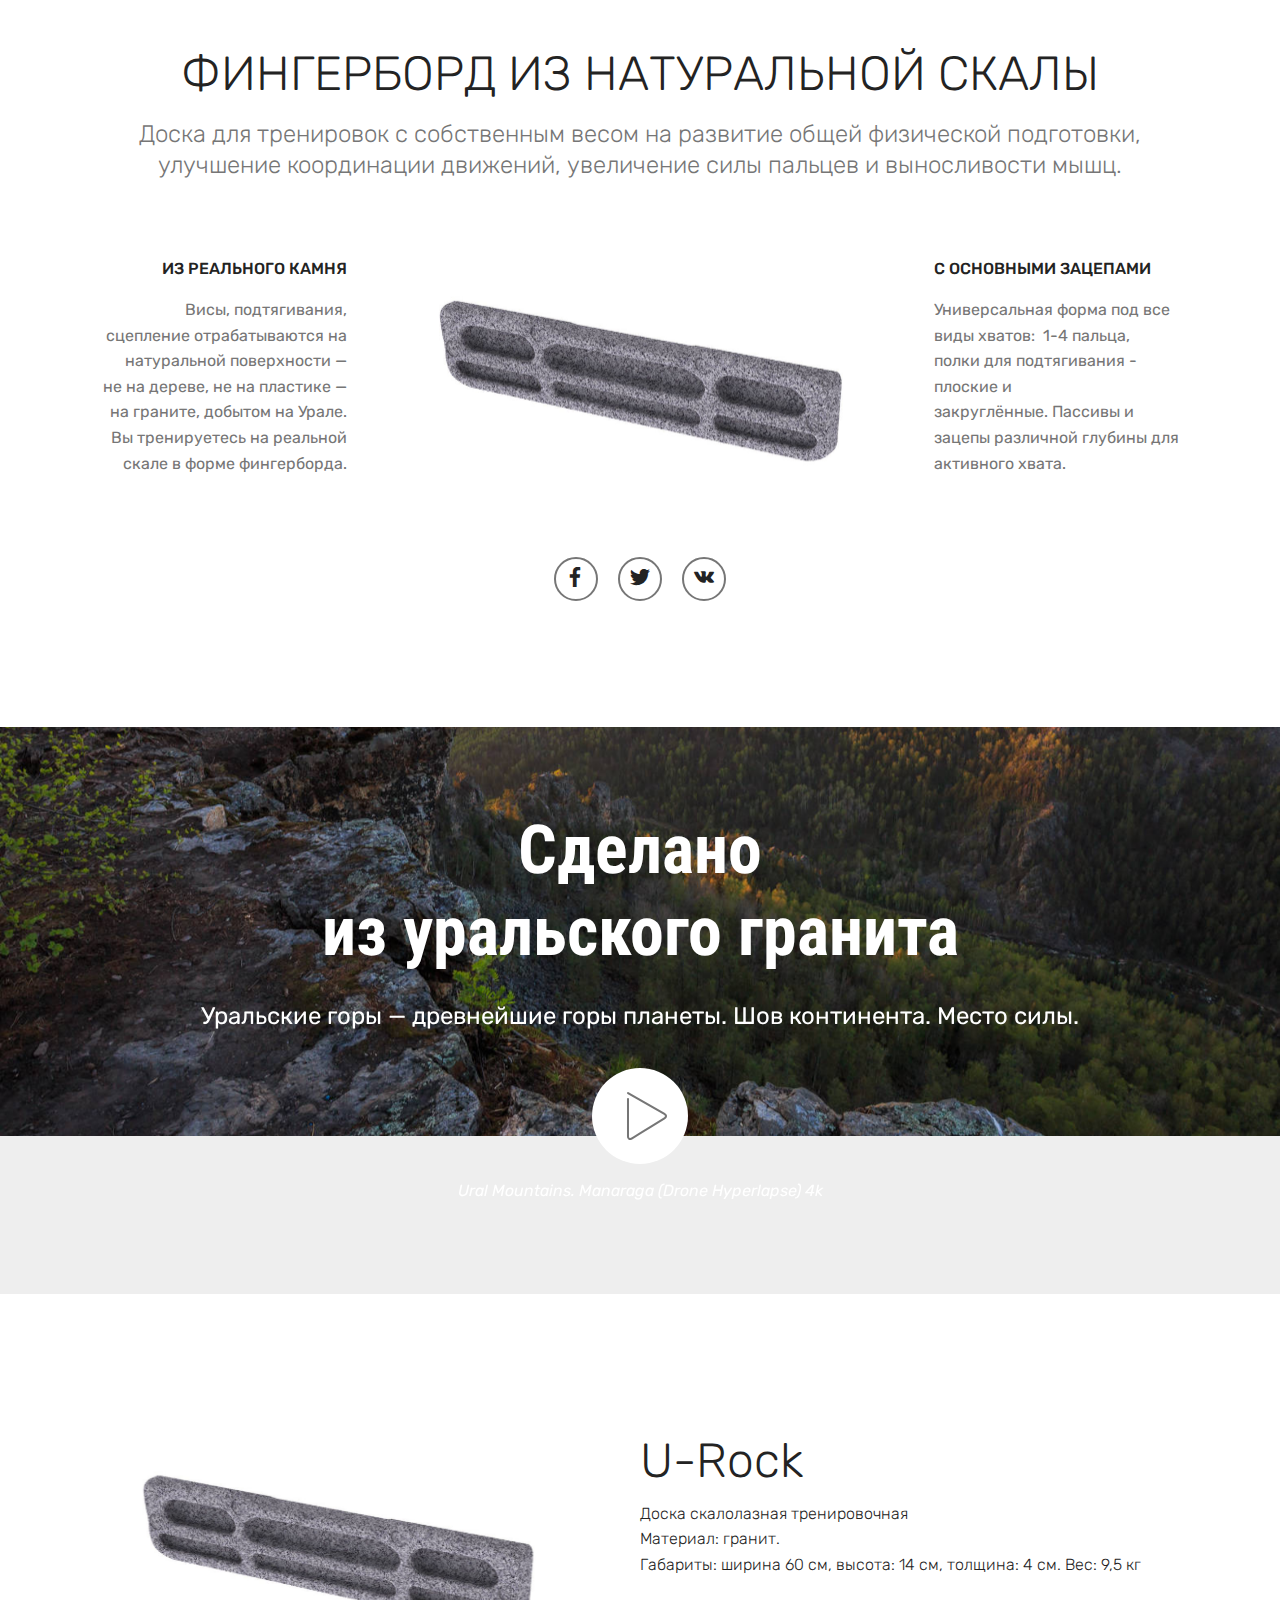
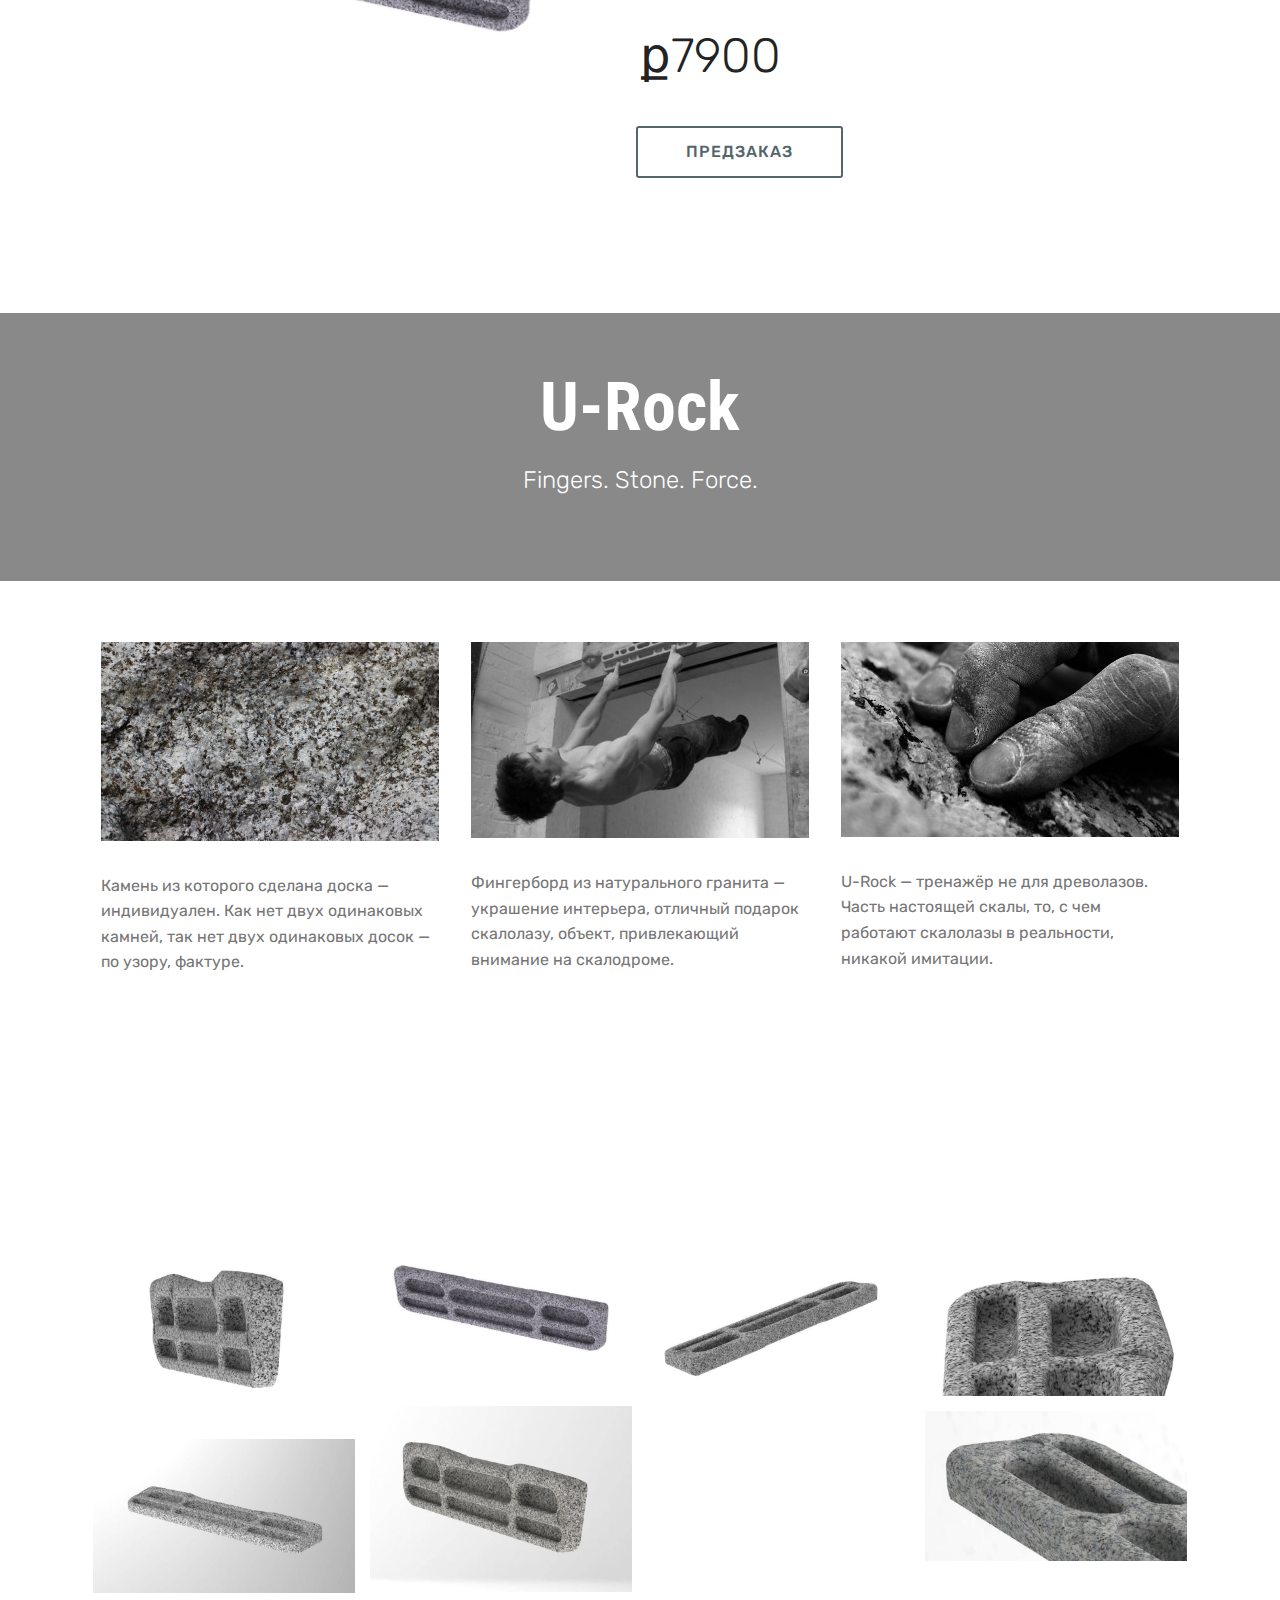
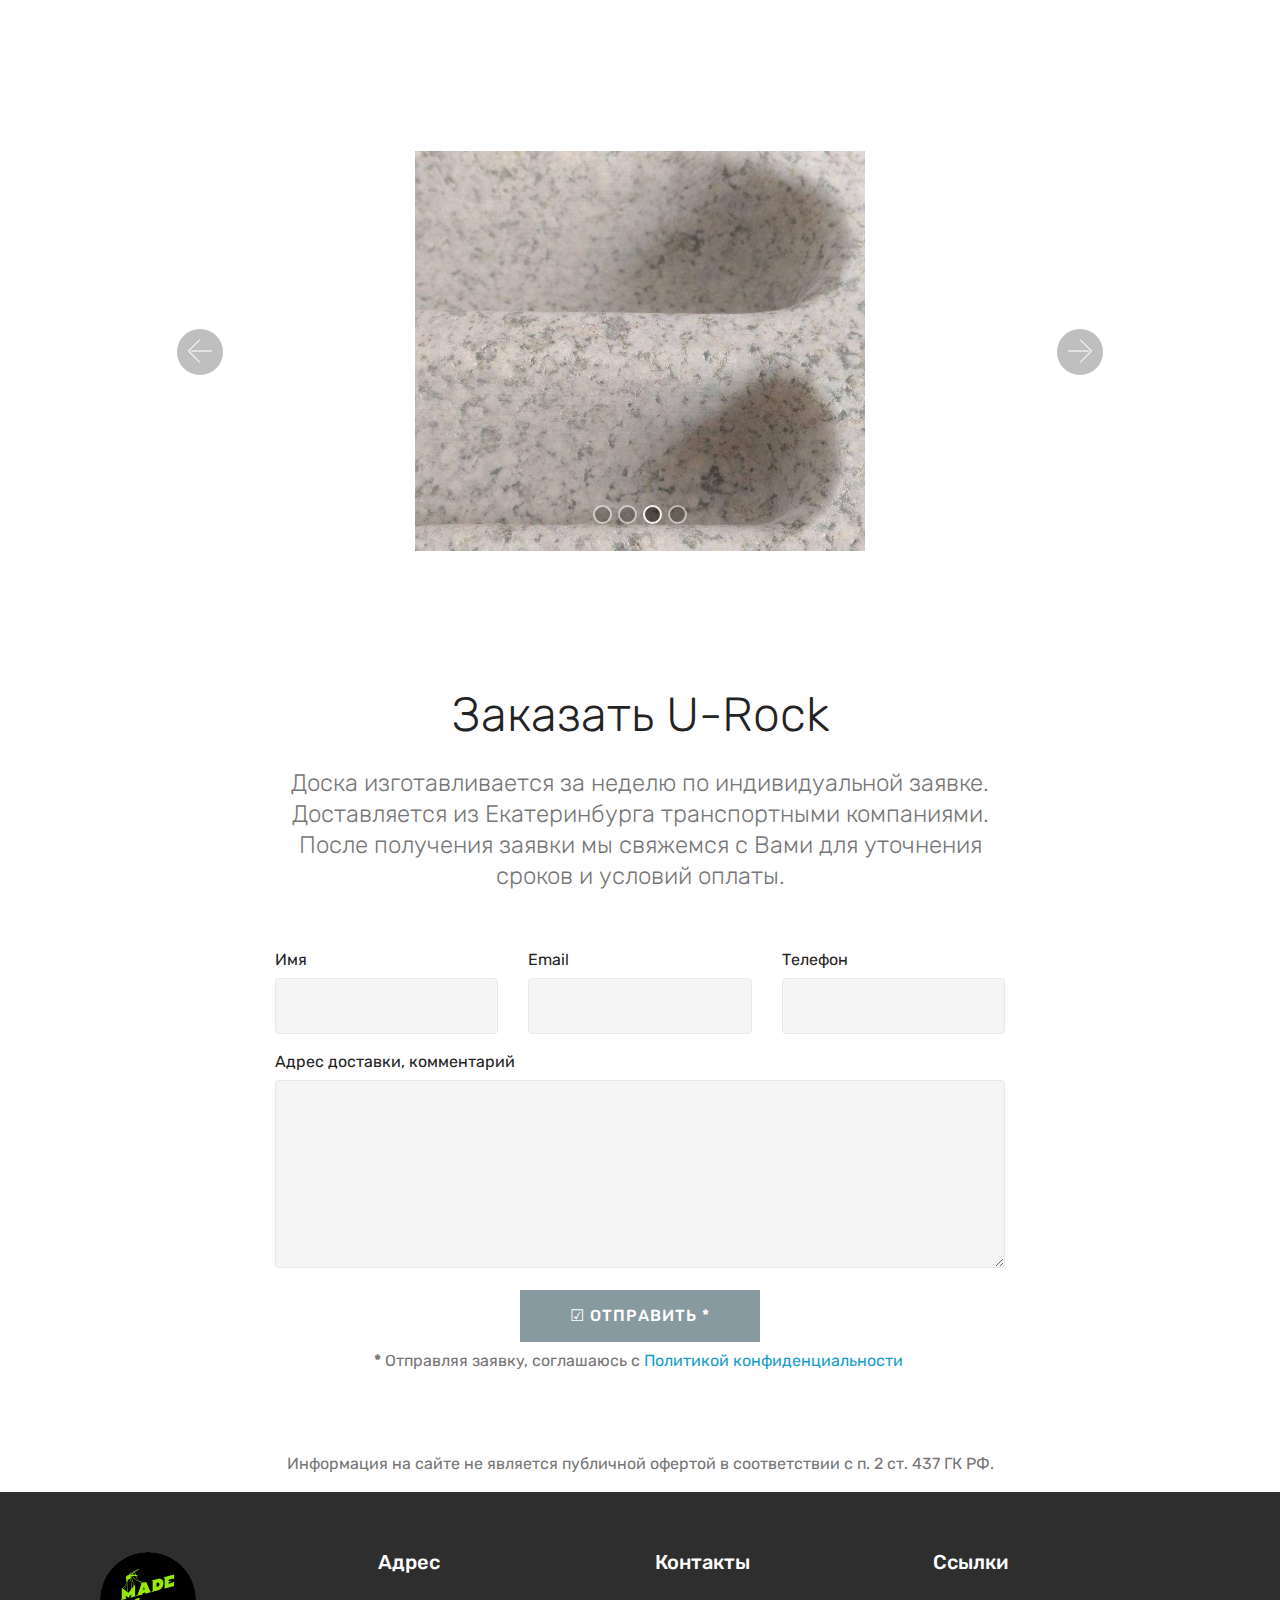
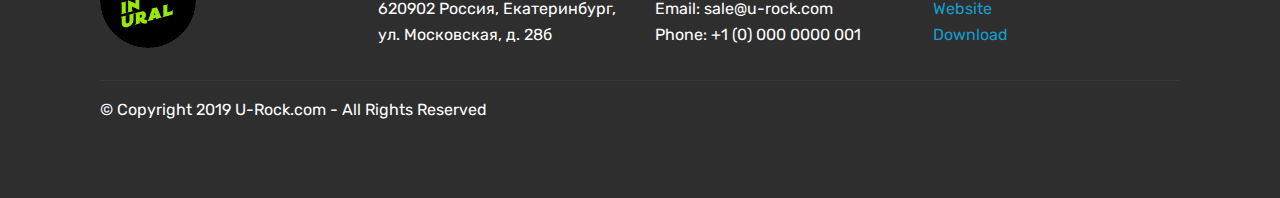
==== index.html @ f7dd7301 "create github pages" ====
<!DOCTYPE html>
<html >
<head>
  <!-- Site made with Mobirise Website Builder v4.9.4, https://mobirise.com -->
  <meta charset="UTF-8">
  <meta http-equiv="X-UA-Compatible" content="IE=edge">
  <meta name="generator" content="Mobirise v4.9.4, mobirise.com">
  <meta name="viewport" content="width=device-width, initial-scale=1, minimum-scale=1">
  <link rel="shortcut icon" href="assets/images/eqek1cvupa-128x128.png" type="image/x-icon">
  <meta name="description" content="Тренажёр для скалолазов из натурального камня">
  <title>Фингерборд U-Rock доска для скалолазания</title>
  <link rel="stylesheet" href="assets/web/assets/mobirise-icons/mobirise-icons.css">
  <link rel="stylesheet" href="assets/tether/tether.min.css">
  <link rel="stylesheet" href="assets/bootstrap/css/bootstrap.min.css">
  <link rel="stylesheet" href="assets/bootstrap/css/bootstrap-grid.min.css">
  <link rel="stylesheet" href="assets/bootstrap/css/bootstrap-reboot.min.css">
  <link rel="stylesheet" href="assets/socicon/css/styles.css">
  <link rel="stylesheet" href="assets/theme/css/style.css">
  <link rel="stylesheet" href="assets/gallery/style.css">
  <link rel="stylesheet" href="assets/mobirise/css/mbr-additional.css" type="text/css">
  
  
  
</head>
<body>
  <section class="features12 cid-rjCIY9oRBe" id="features12-a">
    
    

    

    <div class="container">
        <h2 class="mbr-section-title pb-2 mbr-fonts-style display-2">ФИНГЕРБОРД ИЗ НАТУРАЛЬНОЙ СКАЛЫ</h2>
        <h3 class="mbr-section-subtitle pb-3 mbr-fonts-style display-5">Доска для тренировок с собственным весом на развитие общей физической подготовки, 
<div>улучшение координации движений, увеличение силы пальцев и выносливости мышц.</div></h3>

        <div class="media-container-row pt-5">
            <div class="block-content align-right">
                <div class="card pl-3 pr-3">
                    <div class="mbr-card-img-title">
                        
                        <div class="mbr-crt-title">
                            <h4 class="card-title py-2 mbr-crt-title mbr-fonts-style display-7">ИЗ РЕАЛЬНОГО КАМНЯ</h4>
                        </div>
                    </div>                

                    <div class="card-box">
                        <p class="mbr-text mbr-section-text mbr-fonts-style display-7">Висы, подтягивания, сцепление отрабатываются на натуральной поверхности — <br>не на дереве, не на пластике — &nbsp;на граните, добытом на Урале.<br>Вы тренируетесь на реальной скале в форме фингерборда.</p>
                    </div>
                </div>

                
            </div>

            <div class="mbr-figure m-auto" style="width: 50%;">
                <a href="index.html#gallery1-l"><img src="assets/images/11-982x565.jpg" alt="Mobirise" title=""></a>
            </div>

            <div class="block-content align-left">
                <div class="card pl-3 pr-3">
                    <div class="mbr-card-img-title">
                        
                        <div class="mbr-crt-title">
                            <h4 class="card-title py-2 mbr-crt-title mbr-fonts-style display-7">С ОСНОВНЫМИ ЗАЦЕПАМИ</h4>
                        </div>
                    </div>                

                    <div class="card-box">
                        <p class="mbr-text mbr-section-text mbr-fonts-style display-7">
                            Универсальная форма под все виды хватов: &nbsp;1-4 пальца, полки для подтягивания - плоские и закруглённые.&nbsp;Пассивы и зацепы различной глубины для активного хвата.<br></p>
                    </div>
                </div>

                
            </div>
        </div>
    </div>
</section>

<section class="engine"><a href="https://mobirise.info/a">online site builder</a></section><section class="cid-rlIThKLIRO" id="social-buttons1-r">
    
    

    

    <div class="container">
        <div class="media-container-row">
            <div class="col-md-8 align-center">
                
                <div>
                    <div class="mbr-social-likes" data-counters="false">
                        <span class="btn btn-social facebook mx-2" title="Поделиться в Facebook">
                            <i class="socicon socicon-facebook"></i>
                        </span>
                        <span class="btn btn-social twitter mx-2" title="Поделиться в Twitter">
                            <i class="socicon socicon-twitter"></i>
                        </span>
                        
                        <span class="btn btn-social vkontakte mx-2" title="Поделиться в VK">
                            <i class="socicon socicon-vkontakte"></i>
                        </span>
                        
                    </div>
                </div>
            </div>
        </div>
    </div>
</section>

<section class="header8 cid-rlOv8eDmkd mbr-parallax-background" id="header8-t">

    

    

    <div class="container align-center">
        <div class="row justify-content-md-center">
            <div class="mbr-white col-md-10">
                <h1 class="mbr-section-title align-center py-2 mbr-bold mbr-fonts-style display-1">Сделано <br>из уральского гранита</h1>
                <p class="mbr-text align-center py-2 mbr-fonts-style display-5">
                        Уральские горы — древнейшие горы планеты. Шов континента. Место силы.
                </p>
                <div class="mbr-media show-modal align-center py-2" data-modal=".modalWindow">
                         <span class="mbr-iconfont mbri-play" style="color: rgb(118, 118, 118); fill: rgb(118, 118, 118);"></span>
                </div>
                <div class="icon-description align-center font-italic pb-3 mbr-fonts-style display-7">Ural Mountains. Manaraga (Drone Hyperlapse) 4k</div>
                
            </div>
        </div>
    </div>
    <div>
        <div class="modalWindow" style="display: none;">
            <div class="modalWindow-container">
                <div class="modalWindow-video-container">
                    <div class="modalWindow-video">
                        <iframe width="100%" height="100%" frameborder="0" allowfullscreen="1" data-src="https://youtu.be/Gb4LoctiYuw"></iframe>
                    </div>
                    <a class="close" role="button" data-dismiss="modal">
                        <span aria-hidden="true" class="mbri-close mbr-iconfont closeModal"></span>
                        <span class="sr-only">Закрыть</span>
                    </a>
                </div>
            </div>
        </div>
    </div>
</section>

<section class="services2 cid-rjCJx2klhV" id="services2-b">
    <!---->
    
    <!---->
    <!--Overlay-->
    
    <!--Container-->
    <div class="container">
        <div class="col-md-12">
            <div class="media-container-row">
                <div class="mbr-figure" style="width: 50%;">
                    <a href="index.html#gallery1-l"><img src="assets/images/11-982x565.jpg" alt="Mobirise" title=""></a>
                </div>
                <div class="align-left aside-content">
                    <h2 class="mbr-title pt-2 mbr-fonts-style display-2">
                        U-Rock</h2>
                    <div class="mbr-section-text">
                        <p class="mbr-text text1 pt-2 mbr-light mbr-fonts-style display-7">
                            Доска скалолазная тренировочная
                        <br>Материал: гранит. <br>Габариты:&nbsp;ширина 60 см, высота: 14 см, толщина: 4 см.&nbsp;Вес: 9,5 кг<br></p>
                        <p class="mbr-text text2 pt-4 mbr-light mbr-fonts-style display-2">
                            ք7900</p>
                    </div>
                    <!--Btn-->
                    <div class="mbr-section-btn pt-3 align-left"><a href="index.html#form1-n" class="btn btn-warning-outline display-4">ПРЕДЗАКАЗ</a></div>
                </div>
            </div>
        </div>
    </div>
</section>

<section class="mbr-section content5 cid-rlOvCUlDDU mbr-parallax-background" id="content5-u">

    

    <div class="mbr-overlay" style="opacity: 0.5; background-color: rgb(35, 35, 35);">
    </div>

    <div class="container">
        <div class="media-container-row">
            <div class="title col-12 col-md-8">
                <h2 class="align-center mbr-bold mbr-white pb-3 mbr-fonts-style display-1">
                    U-Rock
                </h2>
                <h3 class="mbr-section-subtitle align-center mbr-light mbr-white pb-3 mbr-fonts-style display-5">Fingers. Stone. Force.</h3>
                
                
            </div>
        </div>
    </div>
</section>

<section class="features2 cid-rjDGRn5zdU" id="features2-p">

    

    
    
    <div class="container">
        <div class="media-container-row">
            <div class="card p-3 col-12 col-md-6 col-lg-4">
                <div class="card-wrapper">
                    <div class="card-img">
                        <a href="https://c.pxhere.com/photos/d2/7c/stone_granite_background_texture_structure_pattern-929060.jpg!d"><img src="assets/images/stone-granite-background-texture-structure-pattern-929063-676x451.jpg" alt="Mobirise" title=""></a>
                    </div>
                    <div class="card-box">
                        
                        <p class="mbr-text mbr-fonts-style display-7">Камень из которого сделана доска — индивидуален. Как нет двух одинаковых камней, так нет двух одинаковых досок —по узору, фактуре.</p>
                    </div>
                </div>
            </div>

            <div class="card p-3 col-12 col-md-6 col-lg-4">
                <div class="card-wrapper">
                    <div class="card-img">
                        <img src="assets/images/rlyumimh4wk-7-676x368.jpg" alt="Mobirise" title="">
                    </div>
                    <div class="card-box ">
                        
                        <p class="mbr-text mbr-fonts-style display-7">Фингерборд из натурального гранита — украшение интерьера, отличный подарок скалолазу, объект, привлекающий внимание на скалодроме.</p>
                    </div>
                </div>
            </div>

            <div class="card p-3 col-12 col-md-6 col-lg-4">
                <div class="card-wrapper">
                    <div class="card-img">
                        <img src="assets/images/ff6d46e617af-7-600x900.jpg" alt="Mobirise" title="">
                    </div>
                    <div class="card-box">
                        
                        <p class="mbr-text mbr-fonts-style display-7">U-Rock — тренажёр не для древолазов. Часть настоящей скалы, то, с чем работают скалолазы в реальности, никакой имитации.</p>
                    </div>
                </div>
            </div>

            
        </div>
    </div>
</section>

<section class="mbr-gallery mbr-slider-carousel cid-rjDwxfAgJ0" id="gallery1-l">

    

    <div class="container">
        <div><!-- Filter --><!-- Gallery --><div class="mbr-gallery-row"><div class="mbr-gallery-layout-default"><div><div><div class="mbr-gallery-item mbr-gallery-item--p1" data-video-url="false" data-tags="Потрясающие"><div href="#lb-gallery1-l" data-slide-to="0" data-toggle="modal"><img src="assets/images/6-1169x820-800x561.jpg" alt="" title=""><span class="icon-focus"></span></div></div><div class="mbr-gallery-item mbr-gallery-item--p1" data-video-url="false" data-tags="Отзывчивый"><div href="#lb-gallery1-l" data-slide-to="1" data-toggle="modal"><img src="assets/images/11-982x565-800x460.jpg" alt="" title=""><span class="icon-focus"></span></div></div><div class="mbr-gallery-item mbr-gallery-item--p1" data-video-url="false" data-tags="Творческий"><div href="#lb-gallery1-l" data-slide-to="2" data-toggle="modal"><img src="assets/images/10-1214x811-800x534.jpg" alt="" title=""><span class="icon-focus"></span></div></div><div class="mbr-gallery-item mbr-gallery-item--p1" data-video-url="false" data-tags="Анимированный"><div href="#lb-gallery1-l" data-slide-to="3" data-toggle="modal"><img src="assets/images/7-1322x788-800x477.jpg" alt="" title=""><span class="icon-focus"></span></div></div><div class="mbr-gallery-item mbr-gallery-item--p1" data-video-url="false" data-tags="Потрясающие"><div href="#lb-gallery1-l" data-slide-to="4" data-toggle="modal"><img src="assets/images/1-1100x781-800x568.jpg" alt="" title=""><span class="icon-focus"></span></div></div><div class="mbr-gallery-item mbr-gallery-item--p1" data-video-url="false" data-tags="Потрясающие"><div href="#lb-gallery1-l" data-slide-to="5" data-toggle="modal"><img src="assets/images/14-1439x827-800x460.jpg" alt="" title=""><span class="icon-focus"></span></div></div><div class="mbr-gallery-item mbr-gallery-item--p1" data-video-url="false" data-tags="Отзывчивый"><div href="#lb-gallery1-l" data-slide-to="6" data-toggle="modal"><img src="assets/images/13-1348x786-800x466.jpg" alt="" title=""><span class="icon-focus"></span></div></div><div class="mbr-gallery-item mbr-gallery-item--p1" data-video-url="false" data-tags="Анимированный"><div href="#lb-gallery1-l" data-slide-to="7" data-toggle="modal"><img src="assets/images/3-1373x806-800x470.jpg" alt="" title=""><span class="icon-focus"></span></div></div></div></div><div class="clearfix"></div></div></div><!-- Lightbox --><div data-app-prevent-settings="" class="mbr-slider modal fade carousel slide" tabindex="-1" data-keyboard="true" data-interval="false" id="lb-gallery1-l"><div class="modal-dialog"><div class="modal-content"><div class="modal-body"><div class="carousel-inner"><div class="carousel-item"><img src="assets/images/6-1169x820.jpg" alt="" title=""></div><div class="carousel-item active"><img src="assets/images/11-982x565.jpg" alt="" title=""></div><div class="carousel-item"><img src="assets/images/10-1214x811.jpg" alt="" title=""></div><div class="carousel-item"><img src="assets/images/7-1322x788.jpg" alt="" title=""></div><div class="carousel-item"><img src="assets/images/1-1100x781.jpg" alt="" title=""></div><div class="carousel-item"><img src="assets/images/14-1439x827.jpg" alt="" title=""></div><div class="carousel-item"><img src="assets/images/13-1348x786.jpg" alt="" title=""></div><div class="carousel-item"><img src="assets/images/3-1373x806.jpg" alt="" title=""></div></div><a class="carousel-control carousel-control-prev" role="button" data-slide="prev" href="#lb-gallery1-l"><span class="mbri-left mbr-iconfont" aria-hidden="true"></span><span class="sr-only">Previous</span></a><a class="carousel-control carousel-control-next" role="button" data-slide="next" href="#lb-gallery1-l"><span class="mbri-right mbr-iconfont" aria-hidden="true"></span><span class="sr-only">Next</span></a><a class="close" href="#" role="button" data-dismiss="modal"><span class="sr-only">Close</span></a></div></div></div></div></div>
    </div>

</section>

<section class="carousel slide cid-rlJm0CAAXv" data-interval="false" id="slider2-s">

    
    <div class="container content-slider">
        <div class="content-slider-wrap">
            <div><div class="mbr-slider slide carousel" data-pause="true" data-keyboard="false" data-ride="false" data-interval="false"><ol class="carousel-indicators"><li data-app-prevent-settings="" data-target="#slider2-s" data-slide-to="0"></li><li data-app-prevent-settings="" data-target="#slider2-s" data-slide-to="1"></li><li data-app-prevent-settings="" data-target="#slider2-s" class=" active" data-slide-to="2"></li><li data-app-prevent-settings="" data-target="#slider2-s" data-slide-to="3"></li></ol><div class="carousel-inner" role="listbox"><div class="carousel-item slider-fullscreen-image" data-bg-video-slide="false" style="background-image: url(assets/images/1-1158x683.jpg);"><div class="container container-slide"><div class="image_wrapper"><img src="assets/images/1-1158x683.jpg"><div class="carousel-caption justify-content-center"><div class="col-10 align-center"></div></div></div></div></div><div class="carousel-item slider-fullscreen-image" data-bg-video-slide="false" style="background-image: url(assets/images/3-1090x874.jpg);"><div class="container container-slide"><div class="image_wrapper"><img src="assets/images/3-1090x874.jpg"><div class="carousel-caption justify-content-center"><div class="col-10 align-center"></div></div></div></div></div><div class="carousel-item slider-fullscreen-image active" data-bg-video-slide="false" style="background-image: url(assets/images/2-648x575.jpg);"><div class="container container-slide"><div class="image_wrapper"><img src="assets/images/2-648x575.jpg"><div class="carousel-caption justify-content-center"><div class="col-10 align-center"></div></div></div></div></div><div class="carousel-item slider-fullscreen-image" data-bg-video-slide="false" style="background-image: url(assets/images/4-888x726.jpg);"><div class="container container-slide"><div class="image_wrapper"><img src="assets/images/4-888x726.jpg"><div class="carousel-caption justify-content-center"><div class="col-10 align-center"></div></div></div></div></div></div><a data-app-prevent-settings="" class="carousel-control carousel-control-prev" role="button" data-slide="prev" href="#slider2-s"><span aria-hidden="true" class="mbri-left mbr-iconfont"></span><span class="sr-only">Previous</span></a><a data-app-prevent-settings="" class="carousel-control carousel-control-next" role="button" data-slide="next" href="#slider2-s"><span aria-hidden="true" class="mbri-right mbr-iconfont"></span><span class="sr-only">Next</span></a></div></div> 
        </div>
    </div>
</section>

<section class="mbr-section form1 cid-rjDAlFY3mJ" id="form1-n">

    

    
    <div class="container">
        <div class="row justify-content-center">
            <div class="title col-12 col-lg-8">
                <h2 class="mbr-section-title align-center pb-3 mbr-fonts-style display-2">
                    Заказать U-Rock</h2>
                <h3 class="mbr-section-subtitle align-center mbr-light pb-3 mbr-fonts-style display-5">Доска изготавливается за неделю по индивидуальной заявке. 
<div>Доставляется из Екатеринбурга транспортными компаниями. 
</div><div>После получения заявки мы свяжемся с Вами для уточнения сроков и условий оплаты.</div></h3>
            </div>
        </div>
    </div>
    <div class="container">
        <div class="row justify-content-center">
            <div class="media-container-column col-lg-8" data-form-type="formoid">
                <!---Formbuilder Form--->
                <form action="https://mobirise.com/" method="POST" class="mbr-form form-with-styler" data-form-title="Mobirise Form"><input type="hidden" name="email" data-form-email="true" value="JxGirA7bw1Luc2XuiJw+IdvyEyB4jkURFoH6mDUwfmGyvxmytQxWtgiIov+I/SIk0CwPXapeFGJHGjE0HiJAcp0wxJLMmYMVmgrHOZBZPFWlQQLZJvquJoOpDiBG85uH">
                    <div class="row row-sm-offset">
                        <div hidden="hidden" data-form-alert="" class="alert alert-success col-12">Спасибо! Заявка получена.
В ближайшее время свяжемся с Вами.</div>
                        <div hidden="hidden" data-form-alert-danger="" class="alert alert-danger col-12">
                        </div>
                    </div>
                    <div class="dragArea row row-sm-offset">
                        <div class="col-md-4  form-group" data-for="name">
                            <label for="name-form1-n" class="form-control-label mbr-fonts-style display-7">Имя</label>
                            <input type="text" name="name" data-form-field="Name" required="required" class="form-control display-7" id="name-form1-n">
                        </div>
                        <div class="col-md-4  form-group" data-for="email">
                            <label for="email-form1-n" class="form-control-label mbr-fonts-style display-7">Email</label>
                            <input type="email" name="email" data-form-field="Email" required="required" class="form-control display-7" id="email-form1-n">
                        </div>
                        <div data-for="phone" class="col-md-4  form-group">
                            <label for="phone-form1-n" class="form-control-label mbr-fonts-style display-7">Телефон</label>
                            <input type="tel" name="phone" data-form-field="Phone" class="form-control display-7" id="phone-form1-n">
                        </div>
                        <div data-for="message" class="col-md-12 form-group">
                            <label for="message-form1-n" class="form-control-label mbr-fonts-style display-7">Адрес доставки, комментарий</label>
                            <textarea name="message" data-form-field="Message" class="form-control display-7" id="message-form1-n"></textarea>
                        </div>
                        <div class="col-md-12 input-group-btn align-center"><button type="submit" class="btn btn-form btn-warning display-4">☑ ОТПРАВИТЬ *</button></div>
                    </div>
                </form><!---Formbuilder Form--->
            </div>
        </div>
    </div>
</section>

<section class="mbr-section article content1 cid-rjDFwRYTpT" id="content1-o">
    
     

    <div class="container">
        <div class="media-container-row">
            <div class="mbr-text col-12 mbr-fonts-style display-7 col-md-8"><p><strong>*</strong>&nbsp;Отправляя заявку, соглашаюсь с <a href="page1.html">Политикой конфиденциальности&nbsp;</a><br><br><br><br>Информация на сайте не является публичной офертой в соответствии с п. 2 ст. 437 ГК РФ.</p></div>
        </div>
    </div>
</section>

<section class="cid-qTkAaeaxX5" id="footer1-2">

    

    

    <div class="container">
        <div class="media-container-row content text-white">
            <div class="col-12 col-md-3">
                <div class="media-wrap">
                    <a href="index.html">
                        <img src="assets/images/eqek1cvupa-164x164.png" alt="Mobirise" title="">
                    </a>
                </div>
            </div>
            <div class="col-12 col-md-3 mbr-fonts-style display-7">
                <h5 class="pb-3">
                    Адрес</h5>
                <p class="mbr-text">
                    620902 Россия, Екатеринбург, ул. Московская, д. 28б</p>
            </div>
            <div class="col-12 col-md-3 mbr-fonts-style display-7">
                <h5 class="pb-3">
                    Контакты</h5>
                <p class="mbr-text">
                    Email: sale@u-rock.com
                    <br>Phone: +1 (0) 000 0000 001
<br></p>
            </div>
            <div class="col-12 col-md-3 mbr-fonts-style display-7">
                <h5 class="pb-3">
                    Ccылки</h5>
                <p class="mbr-text"><a href="http://www.roofaso.ru/" target="_blank">
                    Website</a><br><a class="text-primary" href="https://ur-rock.github.io/assets/images/11-1433x825.jpg" target="_blank">Download</a><br></p>
            </div>
        </div>
        <div class="footer-lower">
            <div class="media-container-row">
                <div class="col-sm-12">
                    <hr>
                </div>
            </div>
            <div class="media-container-row mbr-white">
                <div class="col-sm-6 copyright">
                    <p class="mbr-text mbr-fonts-style display-7">
                        © Copyright 2019 U-Rock.com - All Rights Reserved 
                    </p>
                </div>
                <div class="col-md-6">
                    
                </div>
            </div>
        </div>
    </div>
</section>


  <script src="assets/web/assets/jquery/jquery.min.js"></script>
  <script src="assets/popper/popper.min.js"></script>
  <script src="assets/tether/tether.min.js"></script>
  <script src="assets/bootstrap/js/bootstrap.min.js"></script>
  <script src="assets/smoothscroll/smooth-scroll.js"></script>
  <script src="assets/sociallikes/social-likes.js"></script>
  <script src="assets/playervimeo/vimeo_player.js"></script>
  <script src="assets/parallax/jarallax.min.js"></script>
  <script src="assets/masonry/masonry.pkgd.min.js"></script>
  <script src="assets/imagesloaded/imagesloaded.pkgd.min.js"></script>
  <script src="assets/bootstrapcarouselswipe/bootstrap-carousel-swipe.js"></script>
  <script src="assets/vimeoplayer/jquery.mb.vimeo_player.js"></script>
  <script src="assets/ytplayer/jquery.mb.ytplayer.min.js"></script>
  <script src="assets/theme/js/script.js"></script>
  <script src="assets/slidervideo/script.js"></script>
  <script src="assets/gallery/player.min.js"></script>
  <script src="assets/gallery/script.js"></script>
  <script src="assets/formoid/formoid.min.js"></script>
  
  
</body>
</html>
---- assets/web/assets/mobirise-icons/mobirise-icons.css ----
@font-face {
  font-family: 'MobiriseIcons';
  src:  url('mobirise-icons.eot?spat4u');
  src:  url('mobirise-icons.eot?spat4u#iefix') format('embedded-opentype'),
    url('mobirise-icons.ttf?spat4u') format('truetype'),
    url('mobirise-icons.woff?spat4u') format('woff'),
    url('mobirise-icons.svg?spat4u#MobiriseIcons') format('svg');
  font-weight: normal;
  font-style: normal;
}

[class^="mbri-"], [class*=" mbri-"] {
  /* use !important to prevent issues with browser extensions that change fonts */
  font-family: MobiriseIcons !important;
  speak: none;
  font-style: normal;
  font-weight: normal;
  font-variant: normal;
  text-transform: none;
  line-height: 1;

  /* Better Font Rendering =========== */
  -webkit-font-smoothing: antialiased;
  -moz-osx-font-smoothing: grayscale;
}

.mbri-add-submenu:before {
  content: "\e900";
}
.mbri-alert:before {
  content: "\e901";
}
.mbri-align-center:before {
  content: "\e902";
}
.mbri-align-justify:before {
  content: "\e903";
}
.mbri-align-left:before {
  content: "\e904";
}
.mbri-align-right:before {
  content: "\e905";
}
.mbri-android:before {
  content: "\e906";
}
.mbri-apple:before {
  content: "\e907";
}
.mbri-arrow-down:before {
  content: "\e908";
}
.mbri-arrow-next:before {
  content: "\e909";
}
.mbri-arrow-prev:before {
  content: "\e90a";
}
.mbri-arrow-up:before {
  content: "\e90b";
}
.mbri-bold:before {
  content: "\e90c";
}
.mbri-bookmark:before {
  content: "\e90d";
}
.mbri-bootstrap:before {
  content: "\e90e";
}
.mbri-briefcase:before {
  content: "\e90f";
}
.mbri-browse:before {
  content: "\e910";
}
.mbri-bulleted-list:before {
  content: "\e911";
}
.mbri-calendar:before {
  content: "\e912";
}
.mbri-camera:before {
  content: "\e913";
}
.mbri-cart-add:before {
  content: "\e914";
}
.mbri-cart-full:before {
  content: "\e915";
}
.mbri-cash:before {
  content: "\e916";
}
.mbri-change-style:before {
  content: "\e917";
}
.mbri-chat:before {
  content: "\e918";
}
.mbri-clock:before {
  content: "\e919";
}
.mbri-close:before {
  content: "\e91a";
}
.mbri-cloud:before {
  content: "\e91b";
}
.mbri-code:before {
  content: "\e91c";
}
.mbri-contact-form:before {
  content: "\e91d";
}
.mbri-credit-card:before {
  content: "\e91e";
}
.mbri-cursor-click:before {
  content: "\e91f";
}
.mbri-cust-feedback:before {
  content: "\e920";
}
.mbri-database:before {
  content: "\e921";
}
.mbri-delivery:before {
  content: "\e922";
}
.mbri-desktop:before {
  content: "\e923";
}
.mbri-devices:before {
  content: "\e924";
}
.mbri-down:before {
  content: "\e925";
}
.mbri-download:before {
  content: "\e989";
}
.mbri-drag-n-drop:before {
  content: "\e927";
}
.mbri-drag-n-drop2:before {
  content: "\e928";
}
.mbri-edit:before {
  content: "\e929";
}
.mbri-edit2:before {
  content: "\e92a";
}
.mbri-error:before {
  content: "\e92b";
}
.mbri-extension:before {
  content: "\e92c";
}
.mbri-features:before {
  content: "\e92d";
}
.mbri-file:before {
  content: "\e92e";
}
.mbri-flag:before {
  content: "\e92f";
}
.mbri-folder:before {
  content: "\e930";
}
.mbri-gift:before {
  content: "\e931";
}
.mbri-github:before {
  content: "\e932";
}
.mbri-globe:before {
  content: "\e933";
}
.mbri-globe-2:before {
  content: "\e934";
}
.mbri-growing-chart:before {
  content: "\e935";
}
.mbri-hearth:before {
  content: "\e936";
}
.mbri-help:before {
  content: "\e937";
}
.mbri-home:before {
  content: "\e938";
}
.mbri-hot-cup:before {
  content: "\e939";
}
.mbri-idea:before {
  content: "\e93a";
}
.mbri-image-gallery:before {
  content: "\e93b";
}
.mbri-image-slider:before {
  content: "\e93c";
}
.mbri-info:before {
  content: "\e93d";
}
.mbri-italic:before {
  content: "\e93e";
}
.mbri-key:before {
  content: "\e93f";
}
.mbri-laptop:before {
  content: "\e940";
}
.mbri-layers:before {
  content: "\e941";
}
.mbri-left-right:before {
  content: "\e942";
}
.mbri-left:before {
  content: "\e943";
}
.mbri-letter:before {
  content: "\e944";
}
.mbri-like:before {
  content: "\e945";
}
.mbri-link:before {
  content: "\e946";
}
.mbri-lock:before {
  content: "\e947";
}
.mbri-login:before {
  content: "\e948";
}
.mbri-logout:before {
  content: "\e949";
}
.mbri-magic-stick:before {
  content: "\e94a";
}
.mbri-map-pin:before {
  content: "\e94b";
}
.mbri-menu:before {
  content: "\e94c";
}
.mbri-mobile:before {
  content: "\e94d";
}
.mbri-mobile2:before {
  content: "\e94e";
}
.mbri-mobirise:before {
  content: "\e94f";
}
.mbri-more-horizontal:before {
  content: "\e950";
}
.mbri-more-vertical:before {
  content: "\e951";
}
.mbri-music:before {
  content: "\e952";
}
.mbri-new-file:before {
  content: "\e953";
}
.mbri-numbered-list:before {
  content: "\e954";
}
.mbri-opened-folder:before {
  content: "\e955";
}
.mbri-pages:before {
  content: "\e956";
}
.mbri-paper-plane:before {
  content: "\e957";
}
.mbri-paperclip:before {
  content: "\e958";
}
.mbri-photo:before {
  content: "\e959";
}
.mbri-photos:before {
  content: "\e95a";
}
.mbri-pin:before {
  content: "\e95b";
}
.mbri-play:before {
  content: "\e95c";
}
.mbri-plus:before {
  content: "\e95d";
}
.mbri-preview:before {
  content: "\e95e";
}
.mbri-print:before {
  content: "\e95f";
}
.mbri-protect:before {
  content: "\e960";
}
.mbri-question:before {
  content: "\e961";
}
.mbri-quote-left:before {
  content: "\e962";
}
.mbri-quote-right:before {
  content: "\e963";
}
.mbri-refresh:before {
  content: "\e964";
}
.mbri-responsive:before {
  content: "\e965";
}
.mbri-right:before {
  content: "\e966";
}
.mbri-rocket:before {
  content: "\e967";
}
.mbri-sad-face:before {
  content: "\e968";
}
.mbri-sale:before {
  content: "\e969";
}
.mbri-save:before {
  content: "\e96a";
}
.mbri-search:before {
  content: "\e96b";
}
.mbri-setting:before {
  content: "\e96c";
}
.mbri-setting2:before {
  content: "\e96d";
}
.mbri-setting3:before {
  content: "\e96e";
}
.mbri-share:before {
  content: "\e96f";
}
.mbri-shopping-bag:before {
  content: "\e970";
}
.mbri-shopping-basket:before {
  content: "\e971";
}
.mbri-shopping-cart:before {
  content: "\e972";
}
.mbri-sites:before {
  content: "\e973";
}
.mbri-smile-face:before {
  content: "\e974";
}
.mbri-speed:before {
  content: "\e975";
}
.mbri-star:before {
  content: "\e976";
}
.mbri-success:before {
  content: "\e977";
}
.mbri-sun:before {
  content: "\e978";
}
.mbri-sun2:before {
  content: "\e979";
}
.mbri-tablet:before {
  content: "\e97a";
}
.mbri-tablet-vertical:before {
  content: "\e97b";
}
.mbri-target:before {
  content: "\e97c";
}
.mbri-timer:before {
  content: "\e97d";
}
.mbri-to-ftp:before {
  content: "\e97e";
}
.mbri-to-local-drive:before {
  content: "\e97f";
}
.mbri-touch-swipe:before {
  content: "\e980";
}
.mbri-touch:before {
  content: "\e981";
}
.mbri-trash:before {
  content: "\e982";
}
.mbri-underline:before {
  content: "\e983";
}
.mbri-unlink:before {
  content: "\e984";
}
.mbri-unlock:before {
  content: "\e985";
}
.mbri-up-down:before {
  content: "\e986";
}
.mbri-up:before {
  content: "\e987";
}
.mbri-update:before {
  content: "\e988";
}
.mbri-upload:before {
 content: "\e926"; 
}
.mbri-user:before {
  content: "\e98a";
}
.mbri-user2:before {
  content: "\e98b";
}
.mbri-users:before {
  content: "\e98c";
}
.mbri-video:before {
  content: "\e98d";
}
.mbri-video-play:before {
  content: "\e98e";
}
.mbri-watch:before {
  content: "\e98f";
}
.mbri-website-theme:before {
  content: "\e990";
}
.mbri-wifi:before {
  content: "\e991";
}
.mbri-windows:before {
  content: "\e992";
}
.mbri-zoom-out:before {
  content: "\e993";
}
.mbri-redo:before {
  content: "\e994";
}
.mbri-undo:before {
  content: "\e995";
}
---- assets/socicon/css/styles.css ----
@charset "UTF-8";

@font-face {
  font-family: "socicon";
  src:url("../fonts/socicon.eot");
  src:url("../fonts/socicon.eot?#iefix") format("embedded-opentype"),
    url("../fonts/socicon.woff") format("woff"),
    url("../fonts/socicon.ttf") format("truetype"),
    url("../fonts/socicon.svg#socicon") format("svg");
  font-weight: normal;
  font-style: normal;

}

[data-icon]:before {
  font-family: "socicon" !important;
  content: attr(data-icon);
  font-style: normal !important;
  font-weight: normal !important;
  font-variant: normal !important;
  text-transform: none !important;
  speak: none;
  line-height: 1;
  -webkit-font-smoothing: antialiased;
  -moz-osx-font-smoothing: grayscale;
}

[class^="socicon-"]:before,
[class*=" socicon-"]:before {
  font-family: "socicon" !important;
  font-style: normal !important;
  font-weight: normal !important;
  font-variant: normal !important;
  text-transform: none !important;
  speak: none;
  line-height: 1;
  -webkit-font-smoothing: antialiased;
  -moz-osx-font-smoothing: grayscale;
}

.socicon-modelmayhem:before {
  content: "\e000";
}
.socicon-mixcloud:before {
  content: "\e001";
}
.socicon-drupal:before {
  content: "\e002";
}
.socicon-swarm:before {
  content: "\e003";
}
.socicon-istock:before {
  content: "\e004";
}
.socicon-yammer:before {
  content: "\e005";
}
.socicon-ello:before {
  content: "\e006";
}
.socicon-stackoverflow:before {
  content: "\e007";
}
.socicon-persona:before {
  content: "\e008";
}
.socicon-triplej:before {
  content: "\e009";
}
.socicon-houzz:before {
  content: "\e00a";
}
.socicon-rss:before {
  content: "\e00b";
}
.socicon-paypal:before {
  content: "\e00c";
}
.socicon-odnoklassniki:before {
  content: "\e00d";
}
.socicon-airbnb:before {
  content: "\e00e";
}
.socicon-periscope:before {
  content: "\e00f";
}
.socicon-outlook:before {
  content: "\e010";
}
.socicon-coderwall:before {
  content: "\e011";
}
.socicon-tripadvisor:before {
  content: "\e012";
}
.socicon-appnet:before {
  content: "\e013";
}
.socicon-goodreads:before {
  content: "\e014";
}
.socicon-tripit:before {
  content: "\e015";
}
.socicon-lanyrd:before {
  content: "\e016";
}
.socicon-slideshare:before {
  content: "\e017";
}
.socicon-buffer:before {
  content: "\e018";
}
.socicon-disqus:before {
  content: "\e019";
}
.socicon-vkontakte:before {
  content: "\e01a";
}
.socicon-whatsapp:before {
  content: "\e01b";
}
.socicon-patreon:before {
  content: "\e01c";
}
.socicon-storehouse:before {
  content: "\e01d";
}
.socicon-pocket:before {
  content: "\e01e";
}
.socicon-mail:before {
  content: "\e01f";
}
.socicon-blogger:before {
  content: "\e020";
}
.socicon-technorati:before {
  content: "\e021";
}
.socicon-reddit:before {
  content: "\e022";
}
.socicon-dribbble:before {
  content: "\e023";
}
.socicon-stumbleupon:before {
  content: "\e024";
}
.socicon-digg:before {
  content: "\e025";
}
.socicon-envato:before {
  content: "\e026";
}
.socicon-behance:before {
  content: "\e027";
}
.socicon-delicious:before {
  content: "\e028";
}
.socicon-deviantart:before {
  content: "\e029";
}
.socicon-forrst:before {
  content: "\e02a";
}
.socicon-play:before {
  content: "\e02b";
}
.socicon-zerply:before {
  content: "\e02c";
}
.socicon-wikipedia:before {
  content: "\e02d";
}
.socicon-apple:before {
  content: "\e02e";
}
.socicon-flattr:before {
  content: "\e02f";
}
.socicon-github:before {
  content: "\e030";
}
.socicon-renren:before {
  content: "\e031";
}
.socicon-friendfeed:before {
  content: "\e032";
}
.socicon-newsvine:before {
  content: "\e033";
}
.socicon-identica:before {
  content: "\e034";
}
.socicon-bebo:before {
  content: "\e035";
}
.socicon-zynga:before {
  content: "\e036";
}
.socicon-steam:before {
  content: "\e037";
}
.socicon-xbox:before {
  content: "\e038";
}
.socicon-windows:before {
  content: "\e039";
}
.socicon-qq:before {
  content: "\e03a";
}
.socicon-douban:before {
  content: "\e03b";
}
.socicon-meetup:before {
  content: "\e03c";
}
.socicon-playstation:before {
  content: "\e03d";
}
.socicon-android:before {
  content: "\e03e";
}
.socicon-snapchat:before {
  content: "\e03f";
}
.socicon-twitter:before {
  content: "\e040";
}
.socicon-facebook:before {
  content: "\e041";
}
.socicon-googleplus:before {
  content: "\e042";
}
.socicon-pinterest:before {
  content: "\e043";
}
.socicon-foursquare:before {
  content: "\e044";
}
.socicon-yahoo:before {
  content: "\e045";
}
.socicon-skype:before {
  content: "\e046";
}
.socicon-yelp:before {
  content: "\e047";
}
.socicon-feedburner:before {
  content: "\e048";
}
.socicon-linkedin:before {
  content: "\e049";
}
.socicon-viadeo:before {
  content: "\e04a";
}
.socicon-xing:before {
  content: "\e04b";
}
.socicon-myspace:before {
  content: "\e04c";
}
.socicon-soundcloud:before {
  content: "\e04d";
}
.socicon-spotify:before {
  content: "\e04e";
}
.socicon-grooveshark:before {
  content: "\e04f";
}
.socicon-lastfm:before {
  content: "\e050";
}
.socicon-youtube:before {
  content: "\e051";
}
.socicon-vimeo:before {
  content: "\e052";
}
.socicon-dailymotion:before {
  content: "\e053";
}
.socicon-vine:before {
  content: "\e054";
}
.socicon-flickr:before {
  content: "\e055";
}
.socicon-500px:before {
  content: "\e056";
}
.socicon-wordpress:before {
  content: "\e058";
}
.socicon-tumblr:before {
  content: "\e059";
}
.socicon-twitch:before {
  content: "\e05a";
}
.socicon-8tracks:before {
  content: "\e05b";
}
.socicon-amazon:before {
  content: "\e05c";
}
.socicon-icq:before {
  content: "\e05d";
}
.socicon-smugmug:before {
  content: "\e05e";
}
.socicon-ravelry:before {
  content: "\e05f";
}
.socicon-weibo:before {
  content: "\e060";
}
.socicon-baidu:before {
  content: "\e061";
}
.socicon-angellist:before {
  content: "\e062";
}
.socicon-ebay:before {
  content: "\e063";
}
.socicon-imdb:before {
  content: "\e064";
}
.socicon-stayfriends:before {
  content: "\e065";
}
.socicon-residentadvisor:before {
  content: "\e066";
}
.socicon-google:before {
  content: "\e067";
}
.socicon-yandex:before {
  content: "\e068";
}
.socicon-sharethis:before {
  content: "\e069";
}
.socicon-bandcamp:before {
  content: "\e06a";
}
.socicon-itunes:before {
  content: "\e06b";
}
.socicon-deezer:before {
  content: "\e06c";
}
.socicon-telegram:before {
  content: "\e06e";
}
.socicon-openid:before {
  content: "\e06f";
}
.socicon-amplement:before {
  content: "\e070";
}
.socicon-viber:before {
  content: "\e071";
}
.socicon-zomato:before {
  content: "\e072";
}
.socicon-draugiem:before {
  content: "\e074";
}
.socicon-endomodo:before {
  content: "\e075";
}
.socicon-filmweb:before {
  content: "\e076";
}
.socicon-stackexchange:before {
  content: "\e077";
}
.socicon-wykop:before {
  content: "\e078";
}
.socicon-teamspeak:before {
  content: "\e079";
}
.socicon-teamviewer:before {
  content: "\e07a";
}
.socicon-ventrilo:before {
  content: "\e07b";
}
.socicon-younow:before {
  content: "\e07c";
}
.socicon-raidcall:before {
  content: "\e07d";
}
.socicon-mumble:before {
  content: "\e07e";
}
.socicon-medium:before {
  content: "\e06d";
}
.socicon-bebee:before {
  content: "\e07f";
}
.socicon-hitbox:before {
  content: "\e080";
}
.socicon-reverbnation:before {
  content: "\e081";
}
.socicon-formulr:before {
  content: "\e082";
}
.socicon-instagram:before {
  content: "\e057";
}
.socicon-battlenet:before {
  content: "\e083";
}
.socicon-chrome:before {
  content: "\e084";
}
.socicon-discord:before {
  content: "\e086";
}
.socicon-issuu:before {
  content: "\e087";
}
.socicon-macos:before {
  content: "\e088";
}
.socicon-firefox:before {
  content: "\e089";
}
.socicon-opera:before {
  content: "\e08d";
}
.socicon-keybase:before {
  content: "\e090";
}
.socicon-alliance:before {
  content: "\e091";
}
.socicon-livejournal:before {
  content: "\e092";
}
.socicon-googlephotos:before {
  content: "\e093";
}
.socicon-horde:before {
  content: "\e094";
}
.socicon-etsy:before {
  content: "\e095";
}
.socicon-zapier:before {
  content: "\e096";
}
.socicon-google-scholar:before {
  content: "\e097";
}
.socicon-researchgate:before {
  content: "\e098";
}
.socicon-wechat:before {
  content: "\e099";
}
.socicon-strava:before {
  content: "\e09a";
}
.socicon-line:before {
  content: "\e09b";
}
.socicon-lyft:before {
  content: "\e09c";
}
.socicon-uber:before {
  content: "\e09d";
}
.socicon-songkick:before {
  content: "\e09e";
}
.socicon-viewbug:before {
  content: "\e09f";
}
.socicon-googlegroups:before {
  content: "\e0a0";
}
.socicon-quora:before {
  content: "\e073";
}
.socicon-diablo:before {
  content: "\e085";
}
.socicon-blizzard:before {
  content: "\e0a1";
}
.socicon-hearthstone:before {
  content: "\e08b";
}
.socicon-heroes:before {
  content: "\e08a";
}
.socicon-overwatch:before {
  content: "\e08c";
}
.socicon-warcraft:before {
  content: "\e08e";
}
.socicon-starcraft:before {
  content: "\e08f";
}
.socicon-beam:before {
  content: "\e0a2";
}
.socicon-curse:before {
  content: "\e0a3";
}
.socicon-player:before {
  content: "\e0a4";
}
.socicon-streamjar:before {
  content: "\e0a5";
}
.socicon-nintendo:before {
  content: "\e0a6";
}
.socicon-hellocoton:before {
  content: "\e0a7";
}
---- assets/theme/css/style.css ----
/*!
 * Mobirise v4 theme (https://mobirise.com/)
 * Copyright 2017 Mobirise
 */
section {
  background-color: #eeeeee; }

section,
.container,
.container-fluid {
  position: relative;
  word-wrap: break-word; }

a.mbr-iconfont:hover {
  text-decoration: none; }

.article .lead p, .article .lead ul, .article .lead ol, .article .lead pre, .article .lead blockquote {
  margin-bottom: 0; }

a {
  font-style: normal;
  font-weight: 400;
  cursor: pointer; }
  a, a:hover {
    text-decoration: none; }

figure {
  margin-bottom: 0; }

body {
  color: #232323; }

h1, h2, h3, h4, h5, h6,
.h1, .h2, .h3, .h4, .h5, .h6,
.display-1, .display-2, .display-3, .display-4 {
  line-height: 1;
  word-break: break-word;
  word-wrap: break-word; }

b, strong {
  font-weight: bold; }

blockquote {
  padding: 10px 0 10px 20px;
  position: relative;
  border-left: 2px solid;
  border-color: #ff3366; }

input:-webkit-autofill, input:-webkit-autofill:hover, input:-webkit-autofill:focus, input:-webkit-autofill:active {
  transition-delay: 9999s;
  transition-property: background-color, color; }

textarea[type="hidden"] {
  display: none; }

body {
  position: relative; }

section {
  background-position: 50% 50%;
  background-repeat: no-repeat;
  background-size: cover; }
  section .mbr-background-video,
  section .mbr-background-video-preview {
    position: absolute;
    bottom: 0;
    left: 0;
    right: 0;
    top: 0; }

.hidden {
  visibility: hidden; }

.mbr-z-index20 {
  z-index: 20; }

/*! Base colors */
.mbr-white {
  color: #ffffff; }

.mbr-black {
  color: #000000; }

.mbr-bg-white {
  background-color: #ffffff; }

.mbr-bg-black {
  background-color: #000000; }

/*! Text-aligns */
.align-left {
  text-align: left; }

.align-center {
  text-align: center; }

.align-right {
  text-align: right; }

@media (max-width: 767px) {
  .align-left, .align-center, .align-right, .mbr-section-btn, .mbr-section-title {
    text-align: center; } }
/*! Font-weight  */
.mbr-light {
  font-weight: 300; }

.mbr-regular {
  font-weight: 400; }

.mbr-semibold {
  font-weight: 500; }

.mbr-bold {
  font-weight: 700; }

/*! Media  */
.media-size-item {
  -webkit-flex: 1 1 auto;
  -moz-flex: 1 1 auto;
  -ms-flex: 1 1 auto;
  -o-flex: 1 1 auto;
  flex: 1 1 auto; }

.media-content {
  -webkit-flex-basis: 100%;
  flex-basis: 100%; }

.media-container-row {
  display: -ms-flexbox;
  display: -webkit-flex;
  display: flex;
  -webkit-flex-direction: row;
  -ms-flex-direction: row;
  flex-direction: row;
  -webkit-flex-wrap: wrap;
  -ms-flex-wrap: wrap;
  flex-wrap: wrap;
  -webkit-justify-content: center;
  -ms-flex-pack: center;
  justify-content: center;
  -webkit-align-content: center;
  -ms-flex-line-pack: center;
  align-content: center;
  -webkit-align-items: start;
  -ms-flex-align: start;
  align-items: start; }
  .media-container-row .media-size-item {
    width: 400px; }

.media-container-column {
  display: -ms-flexbox;
  display: -webkit-flex;
  display: flex;
  -webkit-flex-direction: column;
  -ms-flex-direction: column;
  flex-direction: column;
  -webkit-flex-wrap: wrap;
  -ms-flex-wrap: wrap;
  flex-wrap: wrap;
  -webkit-justify-content: center;
  -ms-flex-pack: center;
  justify-content: center;
  -webkit-align-content: center;
  -ms-flex-line-pack: center;
  align-content: center;
  -webkit-align-items: stretch;
  -ms-flex-align: stretch;
  align-items: stretch; }
  .media-container-column > * {
    width: 100%; }

@media (min-width: 992px) {
  .media-container-row {
    -webkit-flex-wrap: nowrap;
    -ms-flex-wrap: nowrap;
    flex-wrap: nowrap; } }
figure {
  overflow: hidden; }

figure[mbr-media-size] {
  transition: width 0.1s; }

.mbr-figure img, .mbr-figure iframe {
  display: block;
  width: 100%; }

.card {
  background-color: transparent;
  border: none; }

.card-img {
  text-align: center;
  flex-shrink: 0;
  -webkit-flex-shrink: 0; }

.media {
  max-width: 100%;
  margin: 0 auto; }

.mbr-figure {
  -ms-flex-item-align: center;
  -ms-grid-row-align: center;
  -webkit-align-self: center;
  align-self: center; }

.media-container > div {
  max-width: 100%; }

.mbr-figure img, .card-img img {
  width: 100%; }

@media (max-width: 991px) {
  .media-size-item {
    width: auto !important; }

  .media {
    width: auto; }

  .mbr-figure {
    width: 100% !important; } }
/*! Buttons */
.mbr-section-btn {
  margin-left: -.25rem;
  margin-right: -.25rem;
  font-size: 0; }

nav .mbr-section-btn {
  margin-left: 0rem;
  margin-right: 0rem; }

/*! Btn icon margin */
.btn .mbr-iconfont, .btn.btn-sm .mbr-iconfont {
  cursor: pointer;
  margin-right: 0.5rem; }

.btn.btn-md .mbr-iconfont, .btn.btn-md .mbr-iconfont {
  margin-right: 0.8rem; }

.mbr-regular {
  font-weight: 400; }

.mbr-semibold {
  font-weight: 500; }

.mbr-bold {
  font-weight: 700; }

[type="submit"] {
  -webkit-appearance: none; }

/*! Full-screen */
.mbr-fullscreen .mbr-overlay {
  min-height: 100vh; }

.mbr-fullscreen {
  display: flex;
  display: -webkit-flex;
  display: -moz-flex;
  display: -ms-flex;
  display: -o-flex;
  align-items: center;
  -webkit-align-items: center;
  min-height: 100vh;
  padding-top: 3rem;
  padding-bottom: 3rem; }

/*! Map */
.map {
  height: 25rem;
  position: relative; }
  .map iframe {
    width: 100%;
    height: 100%; }

/* Form */
.form-asterisk {
  font-family: initial;
  position: absolute;
  top: -2px;
  font-weight: normal; }

/*! Scroll to top arrow */
.mbr-arrow-up {
  bottom: 25px;
  right: 90px;
  position: fixed;
  text-align: right;
  z-index: 5000;
  color: #ffffff;
  font-size: 32px;
  transform: rotate(180deg);
  -webkit-transform: rotate(180deg); }

.mbr-arrow-up a {
  background: rgba(0, 0, 0, 0.2);
  border-radius: 3px;
  color: #fff;
  display: inline-block;
  height: 60px;
  width: 60px;
  outline-style: none !important;
  position: relative;
  text-decoration: none;
  transition: all .3s ease-in-out;
  cursor: pointer;
  text-align: center; }
  .mbr-arrow-up a:hover {
    background-color: rgba(0, 0, 0, 0.4); }
  .mbr-arrow-up a i {
    line-height: 60px; }

.mbr-arrow-up-icon {
  display: block;
  color: #fff; }

.mbr-arrow-up-icon::before {
  content: "\203a";
  display: inline-block;
  font-family: serif;
  font-size: 32px;
  line-height: 1;
  font-style: normal;
  position: relative;
  top: 6px;
  left: -4px;
  -webkit-transform: rotate(-90deg);
  transform: rotate(-90deg); }

/*! Arrow Down */
.mbr-arrow {
  position: absolute;
  bottom: 45px;
  left: 50%;
  width: 60px;
  height: 60px;
  cursor: pointer;
  background-color: rgba(80, 80, 80, 0.5);
  border-radius: 50%;
  -webkit-transform: translateX(-50%);
  transform: translateX(-50%); }
  .mbr-arrow > a {
    display: inline-block;
    text-decoration: none;
    outline-style: none;
    -webkit-animation: arrowdown 1.7s ease-in-out infinite;
    animation: arrowdown 1.7s ease-in-out infinite; }
    .mbr-arrow > a > i {
      position: absolute;
      top: -2px;
      left: 15px;
      font-size: 2rem; }

@keyframes arrowdown {
  0% {
    transform: translateY(0px);
    -webkit-transform: translateY(0px); }
  50% {
    transform: translateY(-5px);
    -webkit-transform: translateY(-5px); }
  100% {
    transform: translateY(0px);
    -webkit-transform: translateY(0px); } }
@-webkit-keyframes arrowdown {
  0% {
    transform: translateY(0px);
    -webkit-transform: translateY(0px); }
  50% {
    transform: translateY(-5px);
    -webkit-transform: translateY(-5px); }
  100% {
    transform: translateY(0px);
    -webkit-transform: translateY(0px); } }
@media (max-width: 500px) {
  .mbr-arrow-up {
    left: 50%;
    right: auto;
    transform: translateX(-50%) rotate(180deg);
    -webkit-transform: translateX(-50%) rotate(180deg); } }
/*Gradients animation*/
@keyframes gradient-animation {
  from {
    background-position: 0% 100%;
    animation-timing-function: ease-in-out; }
  to {
    background-position: 100% 0%;
    animation-timing-function: ease-in-out; } }
@-webkit-keyframes gradient-animation {
  from {
    background-position: 0% 100%;
    animation-timing-function: ease-in-out; }
  to {
    background-position: 100% 0%;
    animation-timing-function: ease-in-out; } }
.bg-gradient {
  background-size: 200% 200%;
  animation: gradient-animation 5s infinite alternate;
  -webkit-animation: gradient-animation 5s infinite alternate; }

.menu .navbar-brand {
  display: -webkit-flex; }
  .menu .navbar-brand span {
    display: flex;
    display: -webkit-flex; }
  .menu .navbar-brand .navbar-caption-wrap {
    display: -webkit-flex; }
  .menu .navbar-brand .navbar-logo img {
    display: -webkit-flex; }
@media (min-width: 768px) and (max-width: 991px) {
  .menu .navbar-toggleable-sm .navbar-nav {
    display: -webkit-box;
    display: -webkit-flex;
    display: -ms-flexbox; } }
@media (min-width: 992px) {
  .menu .navbar-nav.nav-dropdown {
    display: -webkit-flex; }
  .menu .navbar-toggleable-sm .navbar-collapse {
    display: -webkit-flex !important; } }
@media (max-width: 767px) {
  .menu .navbar-collapse {
    max-height: 80vh; }
  .menu .dropdown-menu {
    max-height: 60vh; } }

.navbar {
  display: -webkit-flex;
  -webkit-flex-wrap: wrap;
  -webkit-align-items: center;
  -webkit-justify-content: space-between; }

.navbar-collapse {
  -webkit-flex-basis: 100%;
  -webkit-flex-grow: 1;
  -webkit-align-items: center; }

.nav-dropdown .link {
  padding: .667em 1.667em !important;
  margin: 0 !important; }

.nav {
  display: -webkit-flex;
  -webkit-flex-wrap: wrap; }

.row {
  display: -webkit-flex;
  -webkit-flex-wrap: wrap; }

.justify-content-center {
  -webkit-justify-content: center; }

.form-inline {
  display: -webkit-flex;
  -webkit-flex-flow: row wrap;
  -webkit-align-items: center; }

.card-wrapper {
  -webkit-flex: 1; }

.carousel-control {
  z-index: 10;
  display: -webkit-flex;
  -webkit-align-items: center;
  -webkit-justify-content: center; }

.carousel-controls {
  display: -webkit-flex; }

.media {
  display: -webkit-flex; }

.jq-selectbox__select {
  padding: 1.07em .5em;
  position: absolute;
  top: 0;
  left: 0;
  width: 100%; }

.jq-selectbox__dropdown {
  position: absolute;
  top: 100% !important;
  left: 0 !important;
  width: 100% !important; }

.jq-selectbox__trigger-arrow {
  transform: translateY(-50%); }

.jq-selectbox li {
  padding: 1.07em .5em; }

/*# sourceMappingURL=style.css.map */
.engine {
	position: absolute;
	text-indent: -2400px;
	text-align: center;
	padding: 0;
	top: 0;
	left: -2400px;
}
---- assets/gallery/style.css ----
/*-------

   Gallery

-------*/
.mbr-gallery .mbr-gallery-item {
  position: relative;
  display: inline-block;
  width: 25%;
  cursor: pointer; }

@media (max-width: 768px) {
  .mbr-gallery .mbr-gallery-item {
    width: 50%; } }
@media (max-width: 400px) {
  .mbr-gallery .mbr-gallery-item {
    width: 100%; } }
.mbr-gallery .icon-focus,
.mbr-gallery .icon-video {
  position: absolute;
  top: calc(50% - 32px);
  left: calc(50% - 24px);
  font-family: 'MobiriseIcons' !important;
  font-size: 3rem !important;
  color: #fff;
  opacity: 0;
  transition: .2s opacity ease-in-out;
  z-index: 5; }

.mbr-gallery .icon-focus::before {
  content: '\e96b'; }

.mbr-gallery .icon-video::before {
  content: '\e95c'; }

.mbr-gallery .mbr-gallery-item > div:hover .icon-focus,
.mbr-gallery .mbr-gallery-item > div:hover .icon-video {
  opacity: 1; }

.mbr-gallery .mbr-gallery-item img {
  width: 100%;
  opacity: 1;
  -webkit-transition: .2s opacity ease-in-out;
  transition: .2s opacity ease-in-out; }

.mbr-gallery .mbr-gallery-item > div:hover img {
  opacity: 1; }

.mbr-gallery .mbr-gallery-item > div {
  background: #fff;
  display: block;
  outline: none;
  position: relative; }

.mbr-gallery .mbr-gallery-item .icon {
  -webkit-transform: translateX(-50%) translateY(-50%);
  -webkit-transition: .2s opacity ease-in-out;
  color: #000;
  font-size: 30px;
  height: 69px;
  left: 50%;
  opacity: 0;
  position: absolute;
  top: 50%;
  transform: translateX(-50%) translateY(-50%);
  transition: .2s opacity ease-in-out;
  width: 69px; }

.mbr-gallery .mbr-gallery-item .icon::after,
.mbr-gallery .mbr-gallery-item .icon::before {
  content: '';
  display: block;
  position: absolute;
  height: 69px;
  width: 1px;
  margin-left: 34.5px;
  background-color: #fff; }

.mbr-gallery .mbr-gallery-item .icon::after {
  width: 69px;
  height: 1px;
  margin-left: 0;
  margin-top: 34.5px; }

.mbr-gallery .mbr-gallery-item > div:hover .icon {
  opacity: 1; }

.mbr-gallery .mbr-gallery-item > div:hover::before {
  opacity: .9; }

.mbr-gallery .mbr-gallery-item > div:hover .mbr-gallery-title {
  background: transparent !important; }

/* remove spacing */
.mbr-gallery .mbr-gallery-row.no-gutter {
  margin: 0; }

.mbr-gallery .mbr-gallery-row.no-gutter .mbr-gallery-item {
  padding: 0; }

/* container */
.mbr-gallery .container.mbr-gallery-layout-default {
  padding: 93px 0; }

/* fix horizontal scrollbar */
.mbr-gallery .mbr-gallery-layout-article,
.mbr-gallery .mbr-gallery-layout-default {
  overflow: hidden; }

/* lightbox */
.mbr-gallery .modal {
  position: fixed;
  overflow: hidden;
  padding-right: 0 !important; }

.mbr-gallery .modal-content {
  border-radius: 0;
  border: none;
  background: transparent; }

.mbr-gallery .modal-body {
  padding: 0; }

.mbr-gallery .modal-body img {
  width: 100%; }

.mbr-gallery .modal .close {
  position: fixed;
  background: #1b1b1b;
  opacity: .5;
  font-size: 35px;
  font-weight: 300;
  width: 70px;
  height: 70px;
  border-radius: 50%;
  color: #fff;
  top: 2.5rem;
  right: 2.5rem;
  line-height: 70px;
  border: none;
  text-align: center;
  text-shadow: none;
  z-index: 5;
  -webkit-transition: opacity .3s ease;
  -moz-transition: opacity .3s ease;
  -o-transition: opacity .3s ease;
  transition: opacity .3s ease;
  font-family: 'MobiriseIcons'; }
  .mbr-gallery .modal .close::before {
    content: '\e91a'; }

.mbr-gallery .modal .close:hover {
  opacity: 1;
  background: #000;
  color: #fff; }

.mbr-gallery .modal-dialog {
  max-width: 100% !important; }

.mbr-gallery .modal.in .modal-dialog {
  margin: 0 auto; }

/* modal back color opacity */
.modal-backdrop.in {
  opacity: .8;
  filter: alpha(opacity=80); }

@media (max-width: 768px) {
  .mbr-gallery .carousel-control,
  .mbr-gallery .carousel-indicators,
  .mbr-gallery .modal .close {
    position: fixed; } }
/* fix fade in effect */
.mbr-gallery .modal.fade .modal-dialog {
  -webkit-transition: margin-top .3s ease-out;
  -moz-transition: margin-top .3s ease-out;
  -o-transition: margin-top .3s ease-out;
  transition: margin-top .3s ease-out; }

.mbr-gallery .modal.fade .modal-dialog,
.mbr-gallery .modal.in .modal-dialog {
  -webkit-transform: none;
  -ms-transform: none;
  -o-transform: none;
  transform: none; }

/*-------

   Slider

-------*/
.mbr-slider .carousel-inner > .active,
.mbr-slider .carousel-inner > .next,
.mbr-slider .carousel-inner > .prev {
  display: table; }

.mbr-slider .carousel-control {
  position: absolute;
  width: 70px;
  height: 70px;
  top: 50%;
  margin-top: -35px;
  line-height: 70px;
  border-radius: 50%;
  font-size: 35px;
  border: 0;
  opacity: .5;
  text-shadow: none;
  z-index: 5;
  color: #fff;
  -webkit-transition: all .2s ease-in-out 0s;
  -o-transition: all .2s ease-in-out 0s;
  transition: all .2s ease-in-out 0s; }

.mbr-gallery .mbr-slider .carousel-control {
  position: fixed; }

@media (max-width: 991px) {
  .mbr-gallery .mbr-slider .carousel-control {
    bottom: 2.5rem;
    margin-top: 0;
    top: auto;
    z-index: 17; } }
.mbr-gallery .mbr-slider .carousel-inner > .active {
  display: block; }

.mbr-slider .carousel-control.left {
  left: 0;
  margin-left: 2.5rem; }

.mbr-slider .carousel-control.right {
  right: 0;
  margin-right: 2.5rem; }

.mbr-slider .carousel-control .icon-next,
.mbr-slider .carousel-control .icon-prev {
  margin-top: -18px;
  font-size: 40px;
  line-height: 27px; }

.mbr-slider .carousel-control:hover {
  background: #1b1b1b;
  color: #fff;
  opacity: 1; }

.mbr-slider .carousel-indicators {
  position: absolute;
  bottom: 0;
  margin-bottom: 1.5rem !important; }

@media (max-width: 543px) {
  .mbr-slider .carousel-indicators {
    display: none; } }
.carousel-indicators .active,
.carousel-indicators li {
  width: 15px;
  height: 15px;
  margin: 3px;
  background: #1b1b1b;
  border: 0;
  opacity: .5; }

.carousel-indicators .active {
  border: 4px solid #1b1b1b;
  background: #fff; }

.carousel-indicators li {
  max-width: 15px;
  max-height: 15px;
  margin: 3px;
  background: #1b1b1b;
  border: 0;
  border-radius: 50%;
  opacity: .5; }

.carousel-indicators li.active {
  border: 4px solid #1b1b1b;
  background: #fff; }

.container .carousel-indicators {
  margin-bottom: 3px; }

.mbr-gallery .mbr-slider .carousel-indicators {
  position: fixed;
  margin-bottom: 2.5rem !important; }

@media (max-width: 991px) {
  .mbr-gallery .mbr-slider .carousel-indicators {
    margin-bottom: 3.625rem !important;
    padding-left: 2.5rem;
    padding-right: 2.5rem; } }
.mbr-slider .carousel-indicators .active,
.mbr-slider .carousel-indicators li {
  width: 20px;
  height: 20px;
  margin: 3px;
  background: #1b1b1b;
  border: 0;
  opacity: .5; }

.mbr-slider .carousel-indicators .active {
  border: 4px solid #1b1b1b;
  background: #fff; }

@media (max-width: 767px) {
  .mbr-slider .carousel-control {
    top: auto;
    bottom: 20px; }

  .mbr-slider > .container .carousel-control {
    margin-bottom: 0; } }
/* boxed slider */
.mbr-slider > .boxed-slider {
  position: relative;
  padding: 93px 0; }

.mbr-slider > .boxed-slider > div {
  position: relative; }

.mbr-slider > .container img {
  width: 100%; }

.mbr-slider > .container img + .row {
  position: absolute;
  top: 50%;
  left: 0;
  right: 0;
  -webkit-transform: translateY(-50%);
  -moz-transform: translateY(-50%);
  transform: translateY(-50%);
  z-index: 2; }

.mbr-slider .mbr-section {
  padding: 0;
  background-attachment: scroll; }

.mbr-slider .mbr-table-cell {
  padding: 0; }

.mbr-slider > .container .carousel-indicators {
  margin-bottom: 3px; }

/* article slider */
.mbr-slider > .article-slider .mbr-section,
.mbr-slider > .article-slider .mbr-section .mbr-table-cell {
  padding-top: 0;
  padding-bottom: 0; }

.modal-backdrop.show {
  opacity: .7; }

.video-container .mbr-background-video iframe {
  width: 100%;
  height: 100%; }

.mbr-gallery-item__hided {
  position: absolute !important;
  left: 0 !important;
  width: 0 !important;
  height: 0;
  padding: 0 !important; }

.mbr-gallery-item__hided img {
  display: none !important; }

.mbr-gallery-item__hided span {
  display: none !important; }

.mbr-gallery-filter {
  padding-top: 30px;
  padding-bottom: 30px;
  text-align: center; }
  .mbr-gallery-filter li {
    display: inline-block;
    padding: 5px 0;
    transition: all .3s ease-out; }
    .mbr-gallery-filter li .btn {
      cursor: pointer; }
  .mbr-gallery-filter.gallery-filter__bg li {
    color: #fff; }
  .mbr-gallery-filter.gallery-filter__bg .active {
    color: #000;
    background-color: #fff; }
  .mbr-gallery-filter ul {
    display: inline-block;
    width: 100%;
    padding-left: 0;
    margin-bottom: 0;
    list-style: none; }

.mbr-gallery-item > div {
  position: relative; }

.mbr-gallery-item--p1 {
  padding: 0.5rem; }

.mbr-gallery-item--p2 {
  padding: 1rem; }

.mbr-gallery-item--p3 {
  padding: 1.5rem; }

.mbr-gallery-item--p4 {
  padding: 2rem; }

.mbr-gallery-item--p5 {
  padding: 2.5rem; }

.mbr-gallery-item--p6 {
  padding: 3rem; }

.mbr-gallery .mbr-gallery-item--p4 {
  width: 33.333%; }

.mbr-gallery .mbr-gallery-item--p6, .mbr-gallery .mbr-gallery-item--p5 {
  width: 50%; }

@media (max-width: 992px) {
  .mbr-gallery-item--p1 {
    padding: 0.5rem; }

  .mbr-gallery-item--p2 {
    padding: 0.8rem; }

  .mbr-gallery-item--p3 {
    padding: 1rem; }

  .mbr-gallery-item--p4 {
    padding: 1.5rem; }

  .mbr-gallery-item--p5 {
    padding: 1.8rem; }

  .mbr-gallery-item--p6 {
    padding: 2rem; }

  .mbr-gallery .mbr-gallery-item--p2,
  .mbr-gallery .mbr-gallery-item--p3 {
    width: 50%; }

  .mbr-gallery .mbr-gallery-item--p6,
  .mbr-gallery .mbr-gallery-item--p5,
  .mbr-gallery .mbr-gallery-item--p4 {
    width: 100%; } }
@media (max-width: 400px) {
  .mbr-gallery .mbr-gallery-item--p3,
  .mbr-gallery .mbr-gallery-item--p2,
  .mbr-gallery .mbr-gallery-item--p1 {
    width: 100%; } }

/*# sourceMappingURL=style.css.map */
---- assets/mobirise/css/mbr-additional.css ----
@import url(https://fonts.googleapis.com/css?family=Roboto+Condensed:300,300i,400,400i,700,700i);
@import url(https://fonts.googleapis.com/css?family=Rubik:300,300i,400,400i,500,500i,700,700i,900,900i);





body {
  font-style: normal;
  line-height: 1.5;
}
.mbr-section-title {
  font-style: normal;
  line-height: 1.2;
}
.mbr-section-subtitle {
  line-height: 1.3;
}
.mbr-text {
  font-style: normal;
  line-height: 1.6;
}
.display-1 {
  font-family: 'Roboto Condensed', sans-serif;
  font-size: 4.25rem;
}
.display-1 > .mbr-iconfont {
  font-size: 6.8rem;
}
.display-2 {
  font-family: 'Rubik', sans-serif;
  font-size: 3rem;
}
.display-2 > .mbr-iconfont {
  font-size: 4.8rem;
}
.display-4 {
  font-family: 'Rubik', sans-serif;
  font-size: 1rem;
}
.display-4 > .mbr-iconfont {
  font-size: 1.6rem;
}
.display-5 {
  font-family: 'Rubik', sans-serif;
  font-size: 1.5rem;
}
.display-5 > .mbr-iconfont {
  font-size: 2.4rem;
}
.display-7 {
  font-family: 'Rubik', sans-serif;
  font-size: 1rem;
}
.display-7 > .mbr-iconfont {
  font-size: 1.6rem;
}
/* ---- Fluid typography for mobile devices ---- */
/* 1.4 - font scale ratio ( bootstrap == 1.42857 ) */
/* 100vw - current viewport width */
/* (48 - 20)  48 == 48rem == 768px, 20 == 20rem == 320px(minimal supported viewport) */
/* 0.65 - min scale variable, may vary */
@media (max-width: 768px) {
  .display-1 {
    font-size: 3.4rem;
    font-size: calc( 2.1374999999999997rem + (4.25 - 2.1374999999999997) * ((100vw - 20rem) / (48 - 20)));
    line-height: calc( 1.4 * (2.1374999999999997rem + (4.25 - 2.1374999999999997) * ((100vw - 20rem) / (48 - 20))));
  }
  .display-2 {
    font-size: 2.4rem;
    font-size: calc( 1.7rem + (3 - 1.7) * ((100vw - 20rem) / (48 - 20)));
    line-height: calc( 1.4 * (1.7rem + (3 - 1.7) * ((100vw - 20rem) / (48 - 20))));
  }
  .display-4 {
    font-size: 0.8rem;
    font-size: calc( 1rem + (1 - 1) * ((100vw - 20rem) / (48 - 20)));
    line-height: calc( 1.4 * (1rem + (1 - 1) * ((100vw - 20rem) / (48 - 20))));
  }
  .display-5 {
    font-size: 1.2rem;
    font-size: calc( 1.175rem + (1.5 - 1.175) * ((100vw - 20rem) / (48 - 20)));
    line-height: calc( 1.4 * (1.175rem + (1.5 - 1.175) * ((100vw - 20rem) / (48 - 20))));
  }
}
/* Buttons */
.btn {
  font-weight: 500;
  border-width: 2px;
  font-style: normal;
  letter-spacing: 1px;
  margin: .4rem .8rem;
  white-space: normal;
  -webkit-transition: all 0.3s ease-in-out;
  -moz-transition: all 0.3s ease-in-out;
  transition: all 0.3s ease-in-out;
  display: inline-flex;
  align-items: center;
  justify-content: center;
  word-break: break-word;
  -webkit-align-items: center;
  -webkit-justify-content: center;
  display: -webkit-inline-flex;
  padding: 1rem 3rem;
  border-radius: 3px;
}
.btn-sm {
  font-weight: 500;
  letter-spacing: 1px;
  -webkit-transition: all 0.3s ease-in-out;
  -moz-transition: all 0.3s ease-in-out;
  transition: all 0.3s ease-in-out;
  padding: 0.6rem 1.5rem;
  border-radius: 3px;
}
.btn-md {
  font-weight: 500;
  letter-spacing: 1px;
  margin: .4rem .8rem !important;
  -webkit-transition: all 0.3s ease-in-out;
  -moz-transition: all 0.3s ease-in-out;
  transition: all 0.3s ease-in-out;
  padding: 1rem 3rem;
  border-radius: 3px;
}
.btn-lg {
  font-weight: 500;
  letter-spacing: 1px;
  margin: .4rem .8rem !important;
  -webkit-transition: all 0.3s ease-in-out;
  -moz-transition: all 0.3s ease-in-out;
  transition: all 0.3s ease-in-out;
  padding: 1.2rem 3.2rem;
  border-radius: 3px;
}
.bg-primary {
  background-color: #149dcc !important;
}
.bg-success {
  background-color: #f7ed4a !important;
}
.bg-info {
  background-color: #82786e !important;
}
.bg-warning {
  background-color: #879a9f !important;
}
.bg-danger {
  background-color: #b1a374 !important;
}
.btn-primary,
.btn-primary:active {
  background-color: #149dcc !important;
  border-color: #149dcc !important;
  color: #ffffff !important;
}
.btn-primary:hover,
.btn-primary:focus,
.btn-primary.focus,
.btn-primary.active {
  color: #ffffff !important;
  background-color: #0d6786 !important;
  border-color: #0d6786 !important;
}
.btn-primary.disabled,
.btn-primary:disabled {
  color: #ffffff !important;
  background-color: #0d6786 !important;
  border-color: #0d6786 !important;
}
.btn-secondary,
.btn-secondary:active {
  background-color: #ff3366 !important;
  border-color: #ff3366 !important;
  color: #ffffff !important;
}
.btn-secondary:hover,
.btn-secondary:focus,
.btn-secondary.focus,
.btn-secondary.active {
  color: #ffffff !important;
  background-color: #e50039 !important;
  border-color: #e50039 !important;
}
.btn-secondary.disabled,
.btn-secondary:disabled {
  color: #ffffff !important;
  background-color: #e50039 !important;
  border-color: #e50039 !important;
}
.btn-info,
.btn-info:active {
  background-color: #82786e !important;
  border-color: #82786e !important;
  color: #ffffff !important;
}
.btn-info:hover,
.btn-info:focus,
.btn-info.focus,
.btn-info.active {
  color: #ffffff !important;
  background-color: #59524b !important;
  border-color: #59524b !important;
}
.btn-info.disabled,
.btn-info:disabled {
  color: #ffffff !important;
  background-color: #59524b !important;
  border-color: #59524b !important;
}
.btn-success,
.btn-success:active {
  background-color: #f7ed4a !important;
  border-color: #f7ed4a !important;
  color: #3f3c03 !important;
}
.btn-success:hover,
.btn-success:focus,
.btn-success.focus,
.btn-success.active {
  color: #3f3c03 !important;
  background-color: #eadd0a !important;
  border-color: #eadd0a !important;
}
.btn-success.disabled,
.btn-success:disabled {
  color: #3f3c03 !important;
  background-color: #eadd0a !important;
  border-color: #eadd0a !important;
}
.btn-warning,
.btn-warning:active {
  background-color: #879a9f !important;
  border-color: #879a9f !important;
  color: #ffffff !important;
}
.btn-warning:hover,
.btn-warning:focus,
.btn-warning.focus,
.btn-warning.active {
  color: #ffffff !important;
  background-color: #617479 !important;
  border-color: #617479 !important;
}
.btn-warning.disabled,
.btn-warning:disabled {
  color: #ffffff !important;
  background-color: #617479 !important;
  border-color: #617479 !important;
}
.btn-danger,
.btn-danger:active {
  background-color: #b1a374 !important;
  border-color: #b1a374 !important;
  color: #ffffff !important;
}
.btn-danger:hover,
.btn-danger:focus,
.btn-danger.focus,
.btn-danger.active {
  color: #ffffff !important;
  background-color: #8b7d4e !important;
  border-color: #8b7d4e !important;
}
.btn-danger.disabled,
.btn-danger:disabled {
  color: #ffffff !important;
  background-color: #8b7d4e !important;
  border-color: #8b7d4e !important;
}
.btn-white {
  color: #333333 !important;
}
.btn-white,
.btn-white:active {
  background-color: #ffffff !important;
  border-color: #ffffff !important;
  color: #808080 !important;
}
.btn-white:hover,
.btn-white:focus,
.btn-white.focus,
.btn-white.active {
  color: #808080 !important;
  background-color: #d9d9d9 !important;
  border-color: #d9d9d9 !important;
}
.btn-white.disabled,
.btn-white:disabled {
  color: #808080 !important;
  background-color: #d9d9d9 !important;
  border-color: #d9d9d9 !important;
}
.btn-black,
.btn-black:active {
  background-color: #333333 !important;
  border-color: #333333 !important;
  color: #ffffff !important;
}
.btn-black:hover,
.btn-black:focus,
.btn-black.focus,
.btn-black.active {
  color: #ffffff !important;
  background-color: #0d0d0d !important;
  border-color: #0d0d0d !important;
}
.btn-black.disabled,
.btn-black:disabled {
  color: #ffffff !important;
  background-color: #0d0d0d !important;
  border-color: #0d0d0d !important;
}
.btn-primary-outline,
.btn-primary-outline:active {
  background: none;
  border-color: #0b566f;
  color: #0b566f;
}
.btn-primary-outline:hover,
.btn-primary-outline:focus,
.btn-primary-outline.focus,
.btn-primary-outline.active {
  color: #ffffff;
  background-color: #149dcc;
  border-color: #149dcc;
}
.btn-primary-outline.disabled,
.btn-primary-outline:disabled {
  color: #ffffff !important;
  background-color: #149dcc !important;
  border-color: #149dcc !important;
}
.btn-secondary-outline,
.btn-secondary-outline:active {
  background: none;
  border-color: #cc0033;
  color: #cc0033;
}
.btn-secondary-outline:hover,
.btn-secondary-outline:focus,
.btn-secondary-outline.focus,
.btn-secondary-outline.active {
  color: #ffffff;
  background-color: #ff3366;
  border-color: #ff3366;
}
.btn-secondary-outline.disabled,
.btn-secondary-outline:disabled {
  color: #ffffff !important;
  background-color: #ff3366 !important;
  border-color: #ff3366 !important;
}
.btn-info-outline,
.btn-info-outline:active {
  background: none;
  border-color: #4b453f;
  color: #4b453f;
}
.btn-info-outline:hover,
.btn-info-outline:focus,
.btn-info-outline.focus,
.btn-info-outline.active {
  color: #ffffff;
  background-color: #82786e;
  border-color: #82786e;
}
.btn-info-outline.disabled,
.btn-info-outline:disabled {
  color: #ffffff !important;
  background-color: #82786e !important;
  border-color: #82786e !important;
}
.btn-success-outline,
.btn-success-outline:active {
  background: none;
  border-color: #d2c609;
  color: #d2c609;
}
.btn-success-outline:hover,
.btn-success-outline:focus,
.btn-success-outline.focus,
.btn-success-outline.active {
  color: #3f3c03;
  background-color: #f7ed4a;
  border-color: #f7ed4a;
}
.btn-success-outline.disabled,
.btn-success-outline:disabled {
  color: #3f3c03 !important;
  background-color: #f7ed4a !important;
  border-color: #f7ed4a !important;
}
.btn-warning-outline,
.btn-warning-outline:active {
  background: none;
  border-color: #55666b;
  color: #55666b;
}
.btn-warning-outline:hover,
.btn-warning-outline:focus,
.btn-warning-outline.focus,
.btn-warning-outline.active {
  color: #ffffff;
  background-color: #879a9f;
  border-color: #879a9f;
}
.btn-warning-outline.disabled,
.btn-warning-outline:disabled {
  color: #ffffff !important;
  background-color: #879a9f !important;
  border-color: #879a9f !important;
}
.btn-danger-outline,
.btn-danger-outline:active {
  background: none;
  border-color: #7a6e45;
  color: #7a6e45;
}
.btn-danger-outline:hover,
.btn-danger-outline:focus,
.btn-danger-outline.focus,
.btn-danger-outline.active {
  color: #ffffff;
  background-color: #b1a374;
  border-color: #b1a374;
}
.btn-danger-outline.disabled,
.btn-danger-outline:disabled {
  color: #ffffff !important;
  background-color: #b1a374 !important;
  border-color: #b1a374 !important;
}
.btn-black-outline,
.btn-black-outline:active {
  background: none;
  border-color: #000000;
  color: #000000;
}
.btn-black-outline:hover,
.btn-black-outline:focus,
.btn-black-outline.focus,
.btn-black-outline.active {
  color: #ffffff;
  background-color: #333333;
  border-color: #333333;
}
.btn-black-outline.disabled,
.btn-black-outline:disabled {
  color: #ffffff !important;
  background-color: #333333 !important;
  border-color: #333333 !important;
}
.btn-white-outline,
.btn-white-outline:active,
.btn-white-outline.active {
  background: none;
  border-color: #ffffff;
  color: #ffffff;
}
.btn-white-outline:hover,
.btn-white-outline:focus,
.btn-white-outline.focus {
  color: #333333;
  background-color: #ffffff;
  border-color: #ffffff;
}
.text-primary {
  color: #149dcc !important;
}
.text-secondary {
  color: #ff3366 !important;
}
.text-success {
  color: #f7ed4a !important;
}
.text-info {
  color: #82786e !important;
}
.text-warning {
  color: #879a9f !important;
}
.text-danger {
  color: #b1a374 !important;
}
.text-white {
  color: #ffffff !important;
}
.text-black {
  color: #000000 !important;
}
a.text-primary:hover,
a.text-primary:focus {
  color: #0b566f !important;
}
a.text-secondary:hover,
a.text-secondary:focus {
  color: #cc0033 !important;
}
a.text-success:hover,
a.text-success:focus {
  color: #d2c609 !important;
}
a.text-info:hover,
a.text-info:focus {
  color: #4b453f !important;
}
a.text-warning:hover,
a.text-warning:focus {
  color: #55666b !important;
}
a.text-danger:hover,
a.text-danger:focus {
  color: #7a6e45 !important;
}
a.text-white:hover,
a.text-white:focus {
  color: #b3b3b3 !important;
}
a.text-black:hover,
a.text-black:focus {
  color: #4d4d4d !important;
}
.alert-success {
  background-color: #70c770;
}
.alert-info {
  background-color: #82786e;
}
.alert-warning {
  background-color: #879a9f;
}
.alert-danger {
  background-color: #b1a374;
}
.mbr-section-btn a.btn:not(.btn-form):hover,
.mbr-section-btn a.btn:not(.btn-form):focus {
  box-shadow: none !important;
}
.mbr-gallery-filter li.active .btn {
  background-color: #149dcc;
  border-color: #149dcc;
  color: #ffffff;
}
.mbr-gallery-filter li.active .btn:focus {
  box-shadow: none;
}
.btn-form {
  border-radius: 0;
}
.btn-form:hover {
  cursor: pointer;
}
a,
a:hover {
  color: #149dcc;
}
.mbr-plan-header.bg-primary .mbr-plan-subtitle,
.mbr-plan-header.bg-primary .mbr-plan-price-desc {
  color: #b4e6f8;
}
.mbr-plan-header.bg-success .mbr-plan-subtitle,
.mbr-plan-header.bg-success .mbr-plan-price-desc {
  color: #ffffff;
}
.mbr-plan-header.bg-info .mbr-plan-subtitle,
.mbr-plan-header.bg-info .mbr-plan-price-desc {
  color: #beb8b2;
}
.mbr-plan-header.bg-warning .mbr-plan-subtitle,
.mbr-plan-header.bg-warning .mbr-plan-price-desc {
  color: #ced6d8;
}
.mbr-plan-header.bg-danger .mbr-plan-subtitle,
.mbr-plan-header.bg-danger .mbr-plan-price-desc {
  color: #dfd9c6;
}
/* Scroll to top button*/
.scrollToTop_wraper {
  display: none;
}
#scrollToTop a i:before {
  content: '';
  position: absolute;
  height: 40%;
  top: 25%;
  background: #fff;
  width: 2px;
  left: calc(50% - 1px);
}
#scrollToTop a i:after {
  content: '';
  position: absolute;
  display: block;
  border-top: 2px solid #fff;
  border-right: 2px solid #fff;
  width: 40%;
  height: 40%;
  left: 30%;
  bottom: 30%;
  transform: rotate(135deg);
  -webkit-transform: rotate(135deg);
}
/* Others*/
.note-check a[data-value=Rubik] {
  font-style: normal;
}
.mbr-arrow a {
  color: #ffffff;
}
@media (max-width: 767px) {
  .mbr-arrow {
    display: none;
  }
}
.form-control-label {
  position: relative;
  cursor: pointer;
  margin-bottom: .357em;
  padding: 0;
}
.alert {
  color: #ffffff;
  border-radius: 0;
  border: 0;
  font-size: .875rem;
  line-height: 1.5;
  margin-bottom: 1.875rem;
  padding: 1.25rem;
  position: relative;
}
.alert.alert-form::after {
  background-color: inherit;
  bottom: -7px;
  content: "";
  display: block;
  height: 14px;
  left: 50%;
  margin-left: -7px;
  position: absolute;
  transform: rotate(45deg);
  width: 14px;
  -webkit-transform: rotate(45deg);
}
.form-control {
  background-color: #f5f5f5;
  box-shadow: none;
  color: #565656;
  font-family: 'Rubik', sans-serif;
  font-size: 1rem;
  line-height: 1.43;
  min-height: 3.5em;
  padding: 1.07em .5em;
}
.form-control > .mbr-iconfont {
  font-size: 1.6rem;
}
.form-control,
.form-control:focus {
  border: 1px solid #e8e8e8;
}
.form-active .form-control:invalid {
  border-color: red;
}
.mbr-overlay {
  background-color: #000;
  bottom: 0;
  left: 0;
  opacity: .5;
  position: absolute;
  right: 0;
  top: 0;
  z-index: 0;
  pointer-events: none;
}
blockquote {
  font-style: italic;
  padding: 10px 0 10px 20px;
  font-size: 1.09rem;
  position: relative;
  border-color: #149dcc;
  border-width: 3px;
}
ul,
ol,
pre,
blockquote {
  margin-bottom: 2.3125rem;
}
pre {
  background: #f4f4f4;
  padding: 10px 24px;
  white-space: pre-wrap;
}
.inactive {
  -webkit-user-select: none;
  -moz-user-select: none;
  -ms-user-select: none;
  user-select: none;
  pointer-events: none;
  -webkit-user-drag: none;
  user-drag: none;
}
.mbr-section__comments .row {
  justify-content: center;
  -webkit-justify-content: center;
}
/* Forms */
.mbr-form .btn {
  margin: .4rem 0;
}
@media (max-width: 767px) {
  .btn {
    font-size: .75rem !important;
  }
  .btn .mbr-iconfont {
    font-size: 1rem !important;
  }
}
/* Social block */
.btn-social {
  font-size: 20px;
  border-radius: 50%;
  padding: 0;
  width: 44px;
  height: 44px;
  line-height: 44px;
  text-align: center;
  position: relative;
  border: 2px solid #c0a375;
  border-color: #149dcc;
  color: #232323;
  cursor: pointer;
}
.btn-social i {
  top: 0;
  line-height: 44px;
  width: 44px;
}
.btn-social:hover {
  color: #fff;
  background: #149dcc;
}
.btn-social + .btn {
  margin-left: .1rem;
}
/* Footer */
.mbr-footer-content li::before,
.mbr-footer .mbr-contacts li::before {
  background: #149dcc;
}
.mbr-footer-content li a:hover,
.mbr-footer .mbr-contacts li a:hover {
  color: #149dcc;
}
/* Headers*/
.offset-1 {
  margin-left: 8.33333%;
}
.offset-2 {
  margin-left: 16.66667%;
}
.offset-3 {
  margin-left: 25%;
}
.offset-4 {
  margin-left: 33.33333%;
}
.offset-5 {
  margin-left: 41.66667%;
}
.offset-6 {
  margin-left: 50%;
}
.offset-7 {
  margin-left: 58.33333%;
}
.offset-8 {
  margin-left: 66.66667%;
}
.offset-9 {
  margin-left: 75%;
}
.offset-10 {
  margin-left: 83.33333%;
}
.offset-11 {
  margin-left: 91.66667%;
}
@media (min-width: 576px) {
  .offset-sm-0 {
    margin-left: 0%;
  }
  .offset-sm-1 {
    margin-left: 8.33333%;
  }
  .offset-sm-2 {
    margin-left: 16.66667%;
  }
  .offset-sm-3 {
    margin-left: 25%;
  }
  .offset-sm-4 {
    margin-left: 33.33333%;
  }
  .offset-sm-5 {
    margin-left: 41.66667%;
  }
  .offset-sm-6 {
    margin-left: 50%;
  }
  .offset-sm-7 {
    margin-left: 58.33333%;
  }
  .offset-sm-8 {
    margin-left: 66.66667%;
  }
  .offset-sm-9 {
    margin-left: 75%;
  }
  .offset-sm-10 {
    margin-left: 83.33333%;
  }
  .offset-sm-11 {
    margin-left: 91.66667%;
  }
}
@media (min-width: 768px) {
  .offset-md-0 {
    margin-left: 0%;
  }
  .offset-md-1 {
    margin-left: 8.33333%;
  }
  .offset-md-2 {
    margin-left: 16.66667%;
  }
  .offset-md-3 {
    margin-left: 25%;
  }
  .offset-md-4 {
    margin-left: 33.33333%;
  }
  .offset-md-5 {
    margin-left: 41.66667%;
  }
  .offset-md-6 {
    margin-left: 50%;
  }
  .offset-md-7 {
    margin-left: 58.33333%;
  }
  .offset-md-8 {
    margin-left: 66.66667%;
  }
  .offset-md-9 {
    margin-left: 75%;
  }
  .offset-md-10 {
    margin-left: 83.33333%;
  }
  .offset-md-11 {
    margin-left: 91.66667%;
  }
}
@media (min-width: 992px) {
  .offset-lg-0 {
    margin-left: 0%;
  }
  .offset-lg-1 {
    margin-left: 8.33333%;
  }
  .offset-lg-2 {
    margin-left: 16.66667%;
  }
  .offset-lg-3 {
    margin-left: 25%;
  }
  .offset-lg-4 {
    margin-left: 33.33333%;
  }
  .offset-lg-5 {
    margin-left: 41.66667%;
  }
  .offset-lg-6 {
    margin-left: 50%;
  }
  .offset-lg-7 {
    margin-left: 58.33333%;
  }
  .offset-lg-8 {
    margin-left: 66.66667%;
  }
  .offset-lg-9 {
    margin-left: 75%;
  }
  .offset-lg-10 {
    margin-left: 83.33333%;
  }
  .offset-lg-11 {
    margin-left: 91.66667%;
  }
}
@media (min-width: 1200px) {
  .offset-xl-0 {
    margin-left: 0%;
  }
  .offset-xl-1 {
    margin-left: 8.33333%;
  }
  .offset-xl-2 {
    margin-left: 16.66667%;
  }
  .offset-xl-3 {
    margin-left: 25%;
  }
  .offset-xl-4 {
    margin-left: 33.33333%;
  }
  .offset-xl-5 {
    margin-left: 41.66667%;
  }
  .offset-xl-6 {
    margin-left: 50%;
  }
  .offset-xl-7 {
    margin-left: 58.33333%;
  }
  .offset-xl-8 {
    margin-left: 66.66667%;
  }
  .offset-xl-9 {
    margin-left: 75%;
  }
  .offset-xl-10 {
    margin-left: 83.33333%;
  }
  .offset-xl-11 {
    margin-left: 91.66667%;
  }
}
.navbar-toggler {
  -webkit-align-self: flex-start;
  -ms-flex-item-align: start;
  align-self: flex-start;
  padding: 0.25rem 0.75rem;
  font-size: 1.25rem;
  line-height: 1;
  background: transparent;
  border: 1px solid transparent;
  -webkit-border-radius: 0.25rem;
  border-radius: 0.25rem;
}
.navbar-toggler:focus,
.navbar-toggler:hover {
  text-decoration: none;
}
.navbar-toggler-icon {
  display: inline-block;
  width: 1.5em;
  height: 1.5em;
  vertical-align: middle;
  content: "";
  background: no-repeat center center;
  -webkit-background-size: 100% 100%;
  -o-background-size: 100% 100%;
  background-size: 100% 100%;
}
.navbar-toggler-left {
  position: absolute;
  left: 1rem;
}
.navbar-toggler-right {
  position: absolute;
  right: 1rem;
}
@media (max-width: 575px) {
  .navbar-toggleable .navbar-nav .dropdown-menu {
    position: static;
    float: none;
  }
  .navbar-toggleable > .container {
    padding-right: 0;
    padding-left: 0;
  }
}
@media (min-width: 576px) {
  .navbar-toggleable {
    -webkit-box-orient: horizontal;
    -webkit-box-direction: normal;
    -webkit-flex-direction: row;
    -ms-flex-direction: row;
    flex-direction: row;
    -webkit-flex-wrap: nowrap;
    -ms-flex-wrap: nowrap;
    flex-wrap: nowrap;
    -webkit-box-align: center;
    -webkit-align-items: center;
    -ms-flex-align: center;
    align-items: center;
  }
  .navbar-toggleable .navbar-nav {
    -webkit-box-orient: horizontal;
    -webkit-box-direction: normal;
    -webkit-flex-direction: row;
    -ms-flex-direction: row;
    flex-direction: row;
  }
  .navbar-toggleable .navbar-nav .nav-link {
    padding-right: .5rem;
    padding-left: .5rem;
  }
  .navbar-toggleable > .container {
    display: -webkit-box;
    display: -webkit-flex;
    display: -ms-flexbox;
    display: flex;
    -webkit-flex-wrap: nowrap;
    -ms-flex-wrap: nowrap;
    flex-wrap: nowrap;
    -webkit-box-align: center;
    -webkit-align-items: center;
    -ms-flex-align: center;
    align-items: center;
  }
  .navbar-toggleable .navbar-collapse {
    display: -webkit-box !important;
    display: -webkit-flex !important;
    display: -ms-flexbox !important;
    display: flex !important;
    width: 100%;
  }
  .navbar-toggleable .navbar-toggler {
    display: none;
  }
}
@media (max-width: 767px) {
  .navbar-toggleable-sm .navbar-nav .dropdown-menu {
    position: static;
    float: none;
  }
  .navbar-toggleable-sm > .container {
    padding-right: 0;
    padding-left: 0;
  }
}
@media (min-width: 768px) {
  .navbar-toggleable-sm {
    -webkit-box-orient: horizontal;
    -webkit-box-direction: normal;
    -webkit-flex-direction: row;
    -ms-flex-direction: row;
    flex-direction: row;
    -webkit-flex-wrap: nowrap;
    -ms-flex-wrap: nowrap;
    flex-wrap: nowrap;
    -webkit-box-align: center;
    -webkit-align-items: center;
    -ms-flex-align: center;
    align-items: center;
  }
  .navbar-toggleable-sm .navbar-nav {
    -webkit-box-orient: horizontal;
    -webkit-box-direction: normal;
    -webkit-flex-direction: row;
    -ms-flex-direction: row;
    flex-direction: row;
  }
  .navbar-toggleable-sm .navbar-nav .nav-link {
    padding-right: .5rem;
    padding-left: .5rem;
  }
  .navbar-toggleable-sm > .container {
    display: -webkit-box;
    display: -webkit-flex;
    display: -ms-flexbox;
    display: flex;
    -webkit-flex-wrap: nowrap;
    -ms-flex-wrap: nowrap;
    flex-wrap: nowrap;
    -webkit-box-align: center;
    -webkit-align-items: center;
    -ms-flex-align: center;
    align-items: center;
  }
  .navbar-toggleable-sm .navbar-collapse {
    display: none;
    width: 100%;
  }
  .navbar-toggleable-sm .navbar-toggler {
    display: none;
  }
}
@media (max-width: 991px) {
  .navbar-toggleable-md .navbar-nav .dropdown-menu {
    position: static;
    float: none;
  }
  .navbar-toggleable-md > .container {
    padding-right: 0;
    padding-left: 0;
  }
}
@media (min-width: 992px) {
  .navbar-toggleable-md {
    -webkit-box-orient: horizontal;
    -webkit-box-direction: normal;
    -webkit-flex-direction: row;
    -ms-flex-direction: row;
    flex-direction: row;
    -webkit-flex-wrap: nowrap;
    -ms-flex-wrap: nowrap;
    flex-wrap: nowrap;
    -webkit-box-align: center;
    -webkit-align-items: center;
    -ms-flex-align: center;
    align-items: center;
  }
  .navbar-toggleable-md .navbar-nav {
    -webkit-box-orient: horizontal;
    -webkit-box-direction: normal;
    -webkit-flex-direction: row;
    -ms-flex-direction: row;
    flex-direction: row;
  }
  .navbar-toggleable-md .navbar-nav .nav-link {
    padding-right: .5rem;
    padding-left: .5rem;
  }
  .navbar-toggleable-md > .container {
    display: -webkit-box;
    display: -webkit-flex;
    display: -ms-flexbox;
    display: flex;
    -webkit-flex-wrap: nowrap;
    -ms-flex-wrap: nowrap;
    flex-wrap: nowrap;
    -webkit-box-align: center;
    -webkit-align-items: center;
    -ms-flex-align: center;
    align-items: center;
  }
  .navbar-toggleable-md .navbar-collapse {
    display: -webkit-box !important;
    display: -webkit-flex !important;
    display: -ms-flexbox !important;
    display: flex !important;
    width: 100%;
  }
  .navbar-toggleable-md .navbar-toggler {
    display: none;
  }
}
@media (max-width: 1199px) {
  .navbar-toggleable-lg .navbar-nav .dropdown-menu {
    position: static;
    float: none;
  }
  .navbar-toggleable-lg > .container {
    padding-right: 0;
    padding-left: 0;
  }
}
@media (min-width: 1200px) {
  .navbar-toggleable-lg {
    -webkit-box-orient: horizontal;
    -webkit-box-direction: normal;
    -webkit-flex-direction: row;
    -ms-flex-direction: row;
    flex-direction: row;
    -webkit-flex-wrap: nowrap;
    -ms-flex-wrap: nowrap;
    flex-wrap: nowrap;
    -webkit-box-align: center;
    -webkit-align-items: center;
    -ms-flex-align: center;
    align-items: center;
  }
  .navbar-toggleable-lg .navbar-nav {
    -webkit-box-orient: horizontal;
    -webkit-box-direction: normal;
    -webkit-flex-direction: row;
    -ms-flex-direction: row;
    flex-direction: row;
  }
  .navbar-toggleable-lg .navbar-nav .nav-link {
    padding-right: .5rem;
    padding-left: .5rem;
  }
  .navbar-toggleable-lg > .container {
    display: -webkit-box;
    display: -webkit-flex;
    display: -ms-flexbox;
    display: flex;
    -webkit-flex-wrap: nowrap;
    -ms-flex-wrap: nowrap;
    flex-wrap: nowrap;
    -webkit-box-align: center;
    -webkit-align-items: center;
    -ms-flex-align: center;
    align-items: center;
  }
  .navbar-toggleable-lg .navbar-collapse {
    display: -webkit-box !important;
    display: -webkit-flex !important;
    display: -ms-flexbox !important;
    display: flex !important;
    width: 100%;
  }
  .navbar-toggleable-lg .navbar-toggler {
    display: none;
  }
}
.navbar-toggleable-xl {
  -webkit-box-orient: horizontal;
  -webkit-box-direction: normal;
  -webkit-flex-direction: row;
  -ms-flex-direction: row;
  flex-direction: row;
  -webkit-flex-wrap: nowrap;
  -ms-flex-wrap: nowrap;
  flex-wrap: nowrap;
  -webkit-box-align: center;
  -webkit-align-items: center;
  -ms-flex-align: center;
  align-items: center;
}
.navbar-toggleable-xl .navbar-nav .dropdown-menu {
  position: static;
  float: none;
}
.navbar-toggleable-xl > .container {
  padding-right: 0;
  padding-left: 0;
}
.navbar-toggleable-xl .navbar-nav {
  -webkit-box-orient: horizontal;
  -webkit-box-direction: normal;
  -webkit-flex-direction: row;
  -ms-flex-direction: row;
  flex-direction: row;
}
.navbar-toggleable-xl .navbar-nav .nav-link {
  padding-right: .5rem;
  padding-left: .5rem;
}
.navbar-toggleable-xl > .container {
  display: -webkit-box;
  display: -webkit-flex;
  display: -ms-flexbox;
  display: flex;
  -webkit-flex-wrap: nowrap;
  -ms-flex-wrap: nowrap;
  flex-wrap: nowrap;
  -webkit-box-align: center;
  -webkit-align-items: center;
  -ms-flex-align: center;
  align-items: center;
}
.navbar-toggleable-xl .navbar-collapse {
  display: -webkit-box !important;
  display: -webkit-flex !important;
  display: -ms-flexbox !important;
  display: flex !important;
  width: 100%;
}
.navbar-toggleable-xl .navbar-toggler {
  display: none;
}
.card-img {
  width: auto;
}
.menu .navbar.collapsed:not(.beta-menu) {
  flex-direction: column;
  -webkit-flex-direction: column;
}
.carousel-item.active,
.carousel-item-next,
.carousel-item-prev {
  display: -webkit-box;
  display: -webkit-flex;
  display: -ms-flexbox;
  display: flex;
}
.note-air-layout .dropup .dropdown-menu,
.note-air-layout .navbar-fixed-bottom .dropdown .dropdown-menu {
  bottom: initial !important;
}
html,
body {
  height: auto;
  min-height: 100vh;
}
.dropup .dropdown-toggle::after {
  display: none;
}
@media screen and (-ms-high-contrast: active), (-ms-high-contrast: none) {
  .card-wrapper {
    flex: auto!important;
  }
}
.cid-rjCIY9oRBe {
  padding-top: 45px;
  padding-bottom: 0px;
  background-color: #ffffff;
}
.cid-rjCIY9oRBe h2 {
  text-align: center;
}
.cid-rjCIY9oRBe h3 {
  text-align: center;
  font-weight: 300;
}
.cid-rjCIY9oRBe p {
  color: #767676;
}
.cid-rjCIY9oRBe img {
  object-fit: cover;
}
.cid-rjCIY9oRBe .block-content {
  display: -webkit-flex;
  flex-direction: column;
  -webkit-flex-direction: column;
  flex-basis: 100%;
  -webkit-flex-basis: 100%;
}
.cid-rjCIY9oRBe .mbr-figure {
  align-self: flex-start;
  -webkit-align-self: flex-start;
  flex-shrink: 0;
  -webkit-flex-shrink: 0;
}
.cid-rjCIY9oRBe .media-container-row {
  word-wrap: break-word;
  word-break: break-word;
}
.cid-rjCIY9oRBe .mbr-section-subtitle {
  color: #767676;
}
.cid-rjCIY9oRBe .card-title {
  font-weight: 500;
}
.cid-rjCIY9oRBe .card-img {
  text-align: inherit;
}
.cid-rjCIY9oRBe .card-img span {
  font-size: 48px;
  color: #707070;
}
@media (min-width: 992px) {
  .cid-rjCIY9oRBe .mbr-figure {
    padding-right: 2rem;
    padding-left: 2rem;
    height: 100%;
  }
}
@media (max-width: 991px) {
  .cid-rjCIY9oRBe .mbr-figure {
    padding-bottom: 2rem;
    padding-top: 1rem;
  }
}
@media (max-width: 991px) and (min-width: 768px) {
  .cid-rjCIY9oRBe .block-content {
    flex-direction: row;
    -webkit-flex-direction: row;
    text-align: center;
  }
  .cid-rjCIY9oRBe .block-content .card {
    flex-basis: 100%;
    -webkit-flex-basis: 100%;
  }
}
.cid-rlIThKLIRO {
  padding-top: 15px;
  padding-bottom: 120px;
  background-color: #ffffff;
}
.cid-rlIThKLIRO [class^="socicon-"]:before,
.cid-rlIThKLIRO [class*=" socicon-"]:before {
  line-height: 44px;
}
.cid-rlIThKLIRO .btn-social {
  border-color: #767676;
}
.cid-rlIThKLIRO .btn-social:hover {
  background: #767676;
}
.cid-rlIThKLIRO .btn-social:hover i.socicon {
  color: #ffffff !important;
}
@media (max-width: 767px) {
  .cid-rlIThKLIRO .btn {
    font-size: 20px !important;
  }
}
.cid-rlOv8eDmkd {
  padding-top: 75px;
  padding-bottom: 75px;
  background-image: url("../../../assets/images/466b810a71c0f2a5a8484237dd9cd243-1572x1080.jpg");
}
.cid-rlOv8eDmkd .mbr-media span {
  font-size: 48px;
  cursor: pointer;
  background-color: #ffffff;
  border-radius: 50%;
  width: 6rem;
  height: 6rem;
  line-height: 6rem;
  position: relative;
  display: inline-block;
  transition: all 0.25s;
  color: #353535;
}
.cid-rlOv8eDmkd .mbr-media span.mbri-play:before {
  position: absolute;
  left: 50%;
  -webkit-transform: translateX(-35%);
  -moz-transform: translateX(-35%);
  -ms-transform: translateX(-35%);
  -o-transform: translateX(-35%);
  transform: translateX(-35%);
}
.cid-rlOv8eDmkd .modalWindow {
  position: fixed;
  z-index: 5000;
  left: 0;
  top: 0;
  background-color: rgba(61, 61, 61, 0.65);
  width: 100%;
  height: 100%;
}
.cid-rlOv8eDmkd .modalWindow .modalWindow-container {
  display: table-cell;
  vertical-align: middle;
}
.cid-rlOv8eDmkd .modalWindow .modalWindow-video {
  height: calc(44.9943757vw);
  width: 80vw;
  margin: 0 auto;
}
.cid-rlOv8eDmkd a.close {
  position: absolute;
  right: 4vw;
  top: 4vh;
  color: #ffffff;
  z-index: 5000000;
  font-size: 37px;
  background: #000;
  padding: 20px;
  border-radius: 50%;
}
.cid-rlOv8eDmkd a.close:hover {
  color: #ffffff;
}
.cid-rjCJx2klhV {
  padding-top: 135px;
  padding-bottom: 135px;
  background-color: #ffffff;
}
.cid-rjCJx2klhV .mbr-section-btn > * {
  margin: 0;
}
.cid-rjCJx2klhV h4 {
  font-weight: 500;
}
.cid-rjCJx2klhV p {
  color: #232323;
}
.cid-rjCJx2klhV .aside-content {
  -webkit-flex-basis: 100%;
  flex-basis: 100%;
  display: flex;
  flex-direction: column;
  justify-content: center;
}
.cid-rjCJx2klhV .block-content {
  display: -webkit-flex;
  flex-direction: column;
  -webkit-flex-direction: column;
  word-break: break-word;
}
.cid-rjCJx2klhV .media {
  margin: initial;
  align-items: center;
  -webkit-align-items: center;
}
.cid-rjCJx2klhV .mbr-figure {
  align-self: flex-start;
  -webkit-align-self: flex-start;
  -webkit-flex-shrink: 0;
  flex-shrink: 0;
}
.cid-rjCJx2klhV .card-img {
  padding-right: 2rem;
  width: auto;
}
.cid-rjCJx2klhV .card-img span {
  font-size: 72px;
  color: #707070;
}
@media (min-width: 992px) {
  .cid-rjCJx2klhV .mbr-figure {
    padding-right: 4rem;
  }
}
@media (max-width: 991px) {
  .cid-rjCJx2klhV .mbr-figure {
    padding-right: 0;
    padding-bottom: 1rem;
    margin-bottom: 2rem;
  }
}
@media (max-width: 300px) {
  .cid-rjCJx2klhV .card-img span {
    font-size: 40px !important;
  }
}
.cid-rjCJx2klhV .cost {
  text-decoration: line-through;
  color: #767676;
}
.cid-rlOvCUlDDU {
  padding-top: 60px;
  padding-bottom: 60px;
  background-image: url("../../../assets/images/setwalls.ru-61080-1280x720.jpg");
}
.cid-rjDGRn5zdU {
  padding-top: 45px;
  padding-bottom: 135px;
  background-color: #ffffff;
}
.cid-rjDGRn5zdU h4 {
  font-weight: 500;
  margin-bottom: 0;
  text-align: left;
}
.cid-rjDGRn5zdU p {
  color: #767676;
  text-align: left;
}
.cid-rjDGRn5zdU .card-box {
  padding-top: 2rem;
}
.cid-rjDGRn5zdU .card-wrapper {
  height: 100%;
}
.cid-rjDwxfAgJ0 {
  padding-top: 90px;
  padding-bottom: 45px;
  background-color: #ffffff;
}
.cid-rjDwxfAgJ0 .mbr-slider .carousel-control {
  background: #1b1b1b;
}
.cid-rjDwxfAgJ0 .mbr-slider .carousel-control-prev {
  left: 0;
  margin-left: 2.5rem;
}
.cid-rjDwxfAgJ0 .mbr-slider .carousel-control-next {
  right: 0;
  margin-right: 2.5rem;
}
.cid-rjDwxfAgJ0 .mbr-slider .modal-body .close {
  background: #1b1b1b;
}
.cid-rjDwxfAgJ0 .mbr-gallery-item > div::before {
  content: '';
  position: absolute;
  left: 0;
  top: 0;
  width: 100%;
  height: 100%;
  background: #767676;
  opacity: 0;
  -webkit-transition: 0.2s opacity ease-in-out;
  transition: 0.2s opacity ease-in-out;
  background: linear-gradient(to left, #767676, #cccccc) !important;
}
.cid-rjDwxfAgJ0 .mbr-gallery-item > div:hover .mbr-gallery-title::before {
  background: transparent !important;
}
.cid-rjDwxfAgJ0 .mbr-gallery-item > div:hover:before {
  opacity: 0.7 !important;
}
.cid-rjDwxfAgJ0 .mbr-gallery-title {
  font-size: .9em;
  position: absolute;
  display: block;
  width: 100%;
  bottom: 0;
  padding: 1rem;
  color: #fff;
  z-index: 2;
}
.cid-rjDwxfAgJ0 .mbr-gallery-title:before {
  content: " ";
  width: 100%;
  height: 100%;
  top: 0;
  left: 0;
  z-index: -1;
  position: absolute;
  background: #767676 !important;
  opacity: 0.7;
  -webkit-transition: 0.2s background ease-in-out;
  transition: 0.2s background ease-in-out;
  background: linear-gradient(to left, #767676, #cccccc) !important;
}
.cid-rlJm0CAAXv {
  padding-top: 105px;
  padding-bottom: 45px;
  background-color: #ffffff;
}
.cid-rlJm0CAAXv .content-slider {
  display: -webkit-flex;
  justify-content: center;
  -webkit-justify-content: center;
}
.cid-rlJm0CAAXv .modal-body .close {
  background: #1b1b1b;
}
.cid-rlJm0CAAXv .modal-body .close span {
  font-style: normal;
}
.cid-rlJm0CAAXv .carousel-inner > .active,
.cid-rlJm0CAAXv .carousel-inner > .next,
.cid-rlJm0CAAXv .carousel-inner > .prev {
  display: -webkit-flex;
}
.cid-rlJm0CAAXv .carousel-control .icon-next,
.cid-rlJm0CAAXv .carousel-control .icon-prev {
  margin-top: -18px;
  font-size: 40px;
  line-height: 27px;
}
.cid-rlJm0CAAXv .carousel-control:hover {
  background: #1b1b1b;
  color: #fff;
  opacity: 1;
}
@media (max-width: 767px) {
  .cid-rlJm0CAAXv .container .carousel-control {
    margin-bottom: 0;
  }
  .cid-rlJm0CAAXv .content-slider-wrap {
    width: 100%!important;
  }
}
.cid-rlJm0CAAXv .boxed-slider {
  position: relative;
  padding: 93px 0;
}
.cid-rlJm0CAAXv .boxed-slider > div {
  position: relative;
}
.cid-rlJm0CAAXv .container img {
  width: 100%;
}
.cid-rlJm0CAAXv .container img + .row {
  position: absolute;
  top: 50%;
  left: 0;
  right: 0;
  -webkit-transform: translateY(-50%);
  -moz-transform: translateY(-50%);
  transform: translateY(-50%);
  z-index: 2;
}
.cid-rlJm0CAAXv .mbr-section {
  padding: 0;
  background-attachment: scroll;
}
.cid-rlJm0CAAXv .mbr-table-cell {
  padding: 0;
}
.cid-rlJm0CAAXv .container .carousel-indicators {
  margin-bottom: 3px;
}
.cid-rlJm0CAAXv .carousel-caption {
  top: 50%;
  right: 0;
  bottom: auto;
  left: 0;
  display: -webkit-flex;
  align-items: center;
  -webkit-transform: translateY(-50%);
  transform: translateY(-50%);
  -webkit-align-items: center;
}
.cid-rlJm0CAAXv .mbr-overlay {
  z-index: 1;
}
.cid-rlJm0CAAXv .container-slide.container {
  width: 100%;
  min-height: 100vh;
  padding: 0;
}
.cid-rlJm0CAAXv .carousel-item {
  background-position: 50% 50%;
  background-repeat: no-repeat;
  background-size: cover;
  -o-transition: -o-transform 0.6s ease-in-out;
  -webkit-transition: -webkit-transform 0.6s ease-in-out;
  transition: transform 0.6s ease-in-out, -webkit-transform 0.6s ease-in-out, -o-transform 0.6s ease-in-out;
  -webkit-backface-visibility: hidden;
  backface-visibility: hidden;
  -webkit-perspective: 1000px;
  perspective: 1000px;
}
@media (max-width: 576px) {
  .cid-rlJm0CAAXv .carousel-item .container {
    width: 100%;
  }
}
.cid-rlJm0CAAXv .carousel-item-next.carousel-item-left,
.cid-rlJm0CAAXv .carousel-item-prev.carousel-item-right {
  -webkit-transform: translate3d(0, 0, 0);
  transform: translate3d(0, 0, 0);
}
.cid-rlJm0CAAXv .active.carousel-item-right,
.cid-rlJm0CAAXv .carousel-item-next {
  -webkit-transform: translate3d(100%, 0, 0);
  transform: translate3d(100%, 0, 0);
}
.cid-rlJm0CAAXv .active.carousel-item-left,
.cid-rlJm0CAAXv .carousel-item-prev {
  -webkit-transform: translate3d(-100%, 0, 0);
  transform: translate3d(-100%, 0, 0);
}
.cid-rlJm0CAAXv .mbr-slider .carousel-control {
  top: 50%;
  width: 50px;
  height: 50px;
  margin-top: -1.5rem;
  font-size: 35px;
  background-color: rgba(0, 0, 0, 0.5);
  border: 2px solid #fff;
  border-radius: 50%;
  transition: all .3s;
}
.cid-rlJm0CAAXv .mbr-slider .carousel-control.carousel-control-prev {
  left: 0;
  margin-left: 2.5rem;
}
.cid-rlJm0CAAXv .mbr-slider .carousel-control.carousel-control-next {
  right: 0;
  margin-right: 2.5rem;
}
.cid-rlJm0CAAXv .mbr-slider .carousel-control .mbr-iconfont {
  font-size: 1.5rem;
}
@media (max-width: 767px) {
  .cid-rlJm0CAAXv .mbr-slider .carousel-control {
    top: auto;
    bottom: 1rem;
  }
}
.cid-rlJm0CAAXv .mbr-slider .carousel-indicators {
  position: absolute;
  bottom: 0;
  margin-bottom: 1.5rem !important;
}
.cid-rlJm0CAAXv .mbr-slider .carousel-indicators li {
  max-width: 15px;
  height: 15px;
  max-height: 15px;
  margin: 3px;
  background-color: rgba(0, 0, 0, 0.5);
  border: 2px solid #fff;
  border-radius: 50%;
  opacity: .5;
  transition: all .3s;
}
.cid-rlJm0CAAXv .mbr-slider .carousel-indicators li.active,
.cid-rlJm0CAAXv .mbr-slider .carousel-indicators li:hover {
  opacity: .9;
}
.cid-rlJm0CAAXv .mbr-slider .carousel-indicators li::after,
.cid-rlJm0CAAXv .mbr-slider .carousel-indicators li::before {
  content: none;
}
.cid-rlJm0CAAXv .mbr-slider .carousel-indicators.ie-fix {
  left: 50%;
  display: block;
  width: 60%;
  margin-left: -30%;
  text-align: center;
}
@media (max-width: 576px) {
  .cid-rlJm0CAAXv .mbr-slider .carousel-indicators {
    display: none !important;
  }
}
.cid-rlJm0CAAXv .mbr-slider > .container img {
  width: 100%;
}
.cid-rlJm0CAAXv .mbr-slider > .container img + .row {
  position: absolute;
  top: 50%;
  right: 0;
  left: 0;
  z-index: 2;
  -moz-transform: translateY(-50%);
  -webkit-transform: translateY(-50%);
  transform: translateY(-50%);
}
.cid-rlJm0CAAXv .mbr-slider > .container .carousel-indicators {
  margin-bottom: 3px;
}
@media (max-width: 576px) {
  .cid-rlJm0CAAXv .mbr-slider > .container .carousel-control {
    margin-bottom: 0;
  }
}
.cid-rlJm0CAAXv .mbr-slider .mbr-section {
  padding: 0;
  background-attachment: scroll;
}
.cid-rlJm0CAAXv .mbr-slider .mbr-table-cell {
  padding: 0;
}
.cid-rlJm0CAAXv .carousel-item .container.container-slide {
  position: initial;
  width: auto;
  min-height: 0;
}
.cid-rlJm0CAAXv .full-screen .slider-fullscreen-image {
  min-height: 100vh;
  background-repeat: no-repeat;
  background-position: 50% 50%;
  background-size: cover;
}
.cid-rlJm0CAAXv .full-screen .slider-fullscreen-image.active {
  display: -o-flex;
}
.cid-rlJm0CAAXv .full-screen .container {
  width: auto;
  padding-right: 0;
  padding-left: 0;
}
.cid-rlJm0CAAXv .full-screen .carousel-item .container.container-slide {
  width: 100%;
  min-height: 100vh;
  padding: 0;
}
.cid-rlJm0CAAXv .full-screen .carousel-item .container.container-slide img {
  display: none;
}
.cid-rlJm0CAAXv .mbr-background-video-preview {
  position: absolute;
  top: 0;
  right: 0;
  bottom: 0;
  left: 0;
}
.cid-rlJm0CAAXv .mbr-overlay ~ .container-slide {
  z-index: auto;
}
.cid-rlJm0CAAXv .mbr-slider.slide .container {
  overflow: hidden;
  padding: 0;
}
.cid-rlJm0CAAXv .carousel-inner {
  height: 100%;
}
.cid-rlJm0CAAXv .slider-fullscreen-image {
  height: 100%;
  background: transparent !important;
}
.cid-rlJm0CAAXv .image_wrapper {
  height: 400px;
  width: 100%;
  position: relative;
  display: inline-block;
}
.cid-rlJm0CAAXv .image_wrapper img {
  width: auto !important;
  height: 100%;
}
.cid-rlJm0CAAXv .carousel-item .container-slide {
  text-align: center;
}
.cid-rlJm0CAAXv .content-slider-wrap {
  width: 91%;
}
.cid-rjDAlFY3mJ {
  padding-top: 90px;
  padding-bottom: 0px;
  background-color: #ffffff;
}
.cid-rjDAlFY3mJ .title {
  margin-bottom: 2rem;
}
.cid-rjDAlFY3mJ .mbr-section-subtitle {
  color: #767676;
}
.cid-rjDAlFY3mJ a:not([href]):not([tabindex]) {
  color: #fff;
  border-radius: 3px;
}
.cid-rjDAlFY3mJ a.btn-white:not([href]):not([tabindex]) {
  color: #333;
}
.cid-rjDAlFY3mJ textarea.form-control {
  min-height: 188px;
}
.cid-rjDFwRYTpT {
  padding-top: 0px;
  padding-bottom: 0px;
  background-color: #ffffff;
}
.cid-rjDFwRYTpT .mbr-text,
.cid-rjDFwRYTpT blockquote {
  color: #767676;
}
.cid-rjDFwRYTpT .mbr-text P {
  text-align: center;
}
.cid-qTkAaeaxX5 {
  padding-top: 60px;
  padding-bottom: 60px;
  background-color: #2e2e2e;
}
@media (max-width: 767px) {
  .cid-qTkAaeaxX5 .content {
    text-align: center;
  }
  .cid-qTkAaeaxX5 .content > div:not(:last-child) {
    margin-bottom: 2rem;
  }
}
@media (max-width: 767px) {
  .cid-qTkAaeaxX5 .media-wrap {
    margin-bottom: 1rem;
  }
}
.cid-qTkAaeaxX5 .media-wrap .mbr-iconfont-logo {
  font-size: 7.5rem;
  color: #f36;
}
.cid-qTkAaeaxX5 .media-wrap img {
  height: 6rem;
}
@media (max-width: 767px) {
  .cid-qTkAaeaxX5 .footer-lower .copyright {
    margin-bottom: 1rem;
    text-align: center;
  }
}
.cid-qTkAaeaxX5 .footer-lower hr {
  margin: 1rem 0;
  border-color: #fff;
  opacity: .05;
}
.cid-qTkAaeaxX5 .footer-lower .social-list {
  padding-left: 0;
  margin-bottom: 0;
  list-style: none;
  display: flex;
  flex-wrap: wrap;
  justify-content: flex-end;
  -webkit-justify-content: flex-end;
}
.cid-qTkAaeaxX5 .footer-lower .social-list .mbr-iconfont-social {
  font-size: 1.3rem;
  color: #fff;
}
.cid-qTkAaeaxX5 .footer-lower .social-list .soc-item {
  margin: 0 .5rem;
}
.cid-qTkAaeaxX5 .footer-lower .social-list a {
  margin: 0;
  opacity: .5;
  -webkit-transition: .2s linear;
  transition: .2s linear;
}
.cid-qTkAaeaxX5 .footer-lower .social-list a:hover {
  opacity: 1;
}
@media (max-width: 767px) {
  .cid-qTkAaeaxX5 .footer-lower .social-list {
    justify-content: center;
    -webkit-justify-content: center;
  }
}
.cid-rlJpI8PxFU {
  padding-top: 75px;
  padding-bottom: 60px;
  background-image: url("../../../assets/images/setwalls.ru-61080-1280x720.jpg");
}
.cid-rlJoAtFdq6 {
  padding-top: 60px;
  padding-bottom: 60px;
  background-color: #ffffff;
}
.cid-rlJoAtFdq6 .mbr-text {
  color: #767676;
}
.cid-rlJoCT7jj0 {
  padding-top: 60px;
  padding-bottom: 60px;
  background-color: #ffffff;
}
.cid-rlJoCT7jj0 .mbr-text,
.cid-rlJoCT7jj0 blockquote {
  color: #767676;
}
.cid-rlJpz1HQIS {
  padding-top: 60px;
  padding-bottom: 60px;
  background-color: #2e2e2e;
}
@media (max-width: 767px) {
  .cid-rlJpz1HQIS .content {
    text-align: center;
  }
  .cid-rlJpz1HQIS .content > div:not(:last-child) {
    margin-bottom: 2rem;
  }
}
@media (max-width: 767px) {
  .cid-rlJpz1HQIS .media-wrap {
    margin-bottom: 1rem;
  }
}
.cid-rlJpz1HQIS .media-wrap .mbr-iconfont-logo {
  font-size: 7.5rem;
  color: #f36;
}
.cid-rlJpz1HQIS .media-wrap img {
  height: 6rem;
}
@media (max-width: 767px) {
  .cid-rlJpz1HQIS .footer-lower .copyright {
    margin-bottom: 1rem;
    text-align: center;
  }
}
.cid-rlJpz1HQIS .footer-lower hr {
  margin: 1rem 0;
  border-color: #fff;
  opacity: .05;
}
.cid-rlJpz1HQIS .footer-lower .social-list {
  padding-left: 0;
  margin-bottom: 0;
  list-style: none;
  display: flex;
  flex-wrap: wrap;
  justify-content: flex-end;
  -webkit-justify-content: flex-end;
}
.cid-rlJpz1HQIS .footer-lower .social-list .mbr-iconfont-social {
  font-size: 1.3rem;
  color: #fff;
}
.cid-rlJpz1HQIS .footer-lower .social-list .soc-item {
  margin: 0 .5rem;
}
.cid-rlJpz1HQIS .footer-lower .social-list a {
  margin: 0;
  opacity: .5;
  -webkit-transition: .2s linear;
  transition: .2s linear;
}
.cid-rlJpz1HQIS .footer-lower .social-list a:hover {
  opacity: 1;
}
@media (max-width: 767px) {
  .cid-rlJpz1HQIS .footer-lower .social-list {
    justify-content: center;
    -webkit-justify-content: center;
  }
}
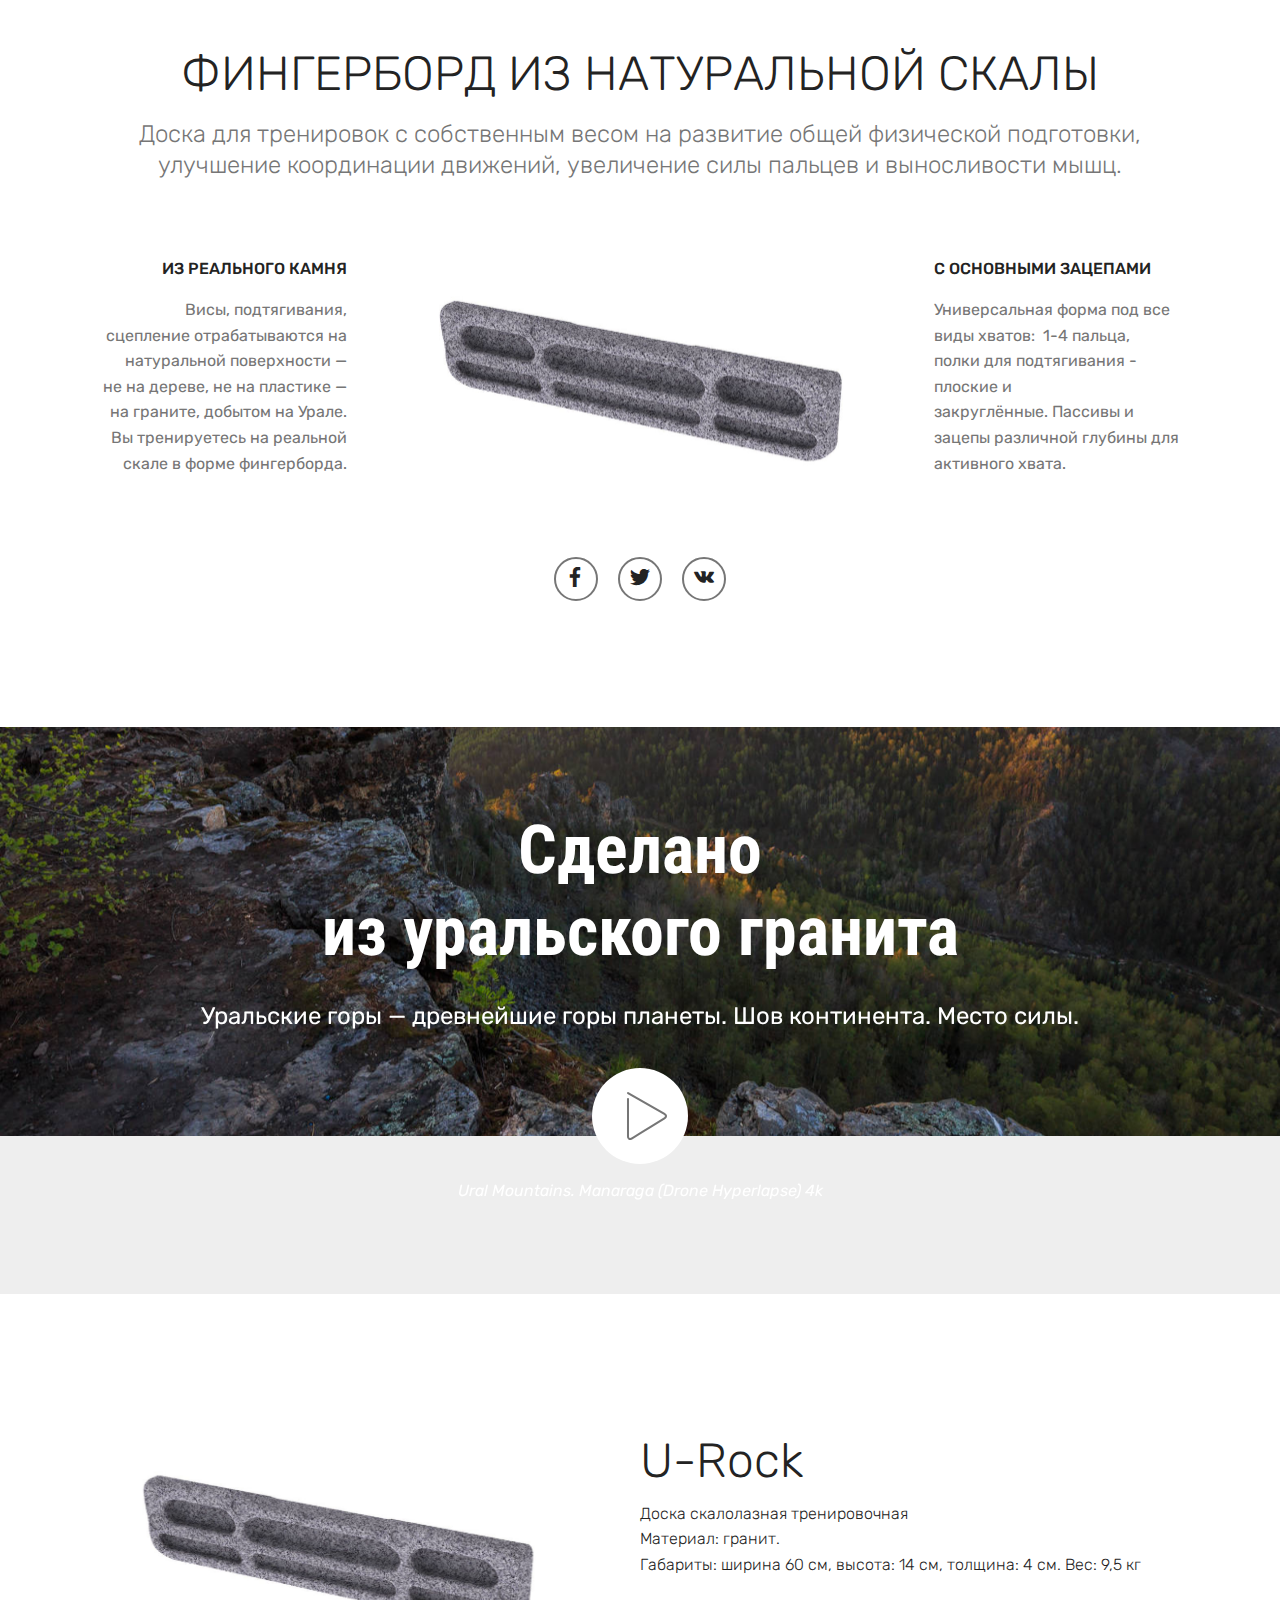
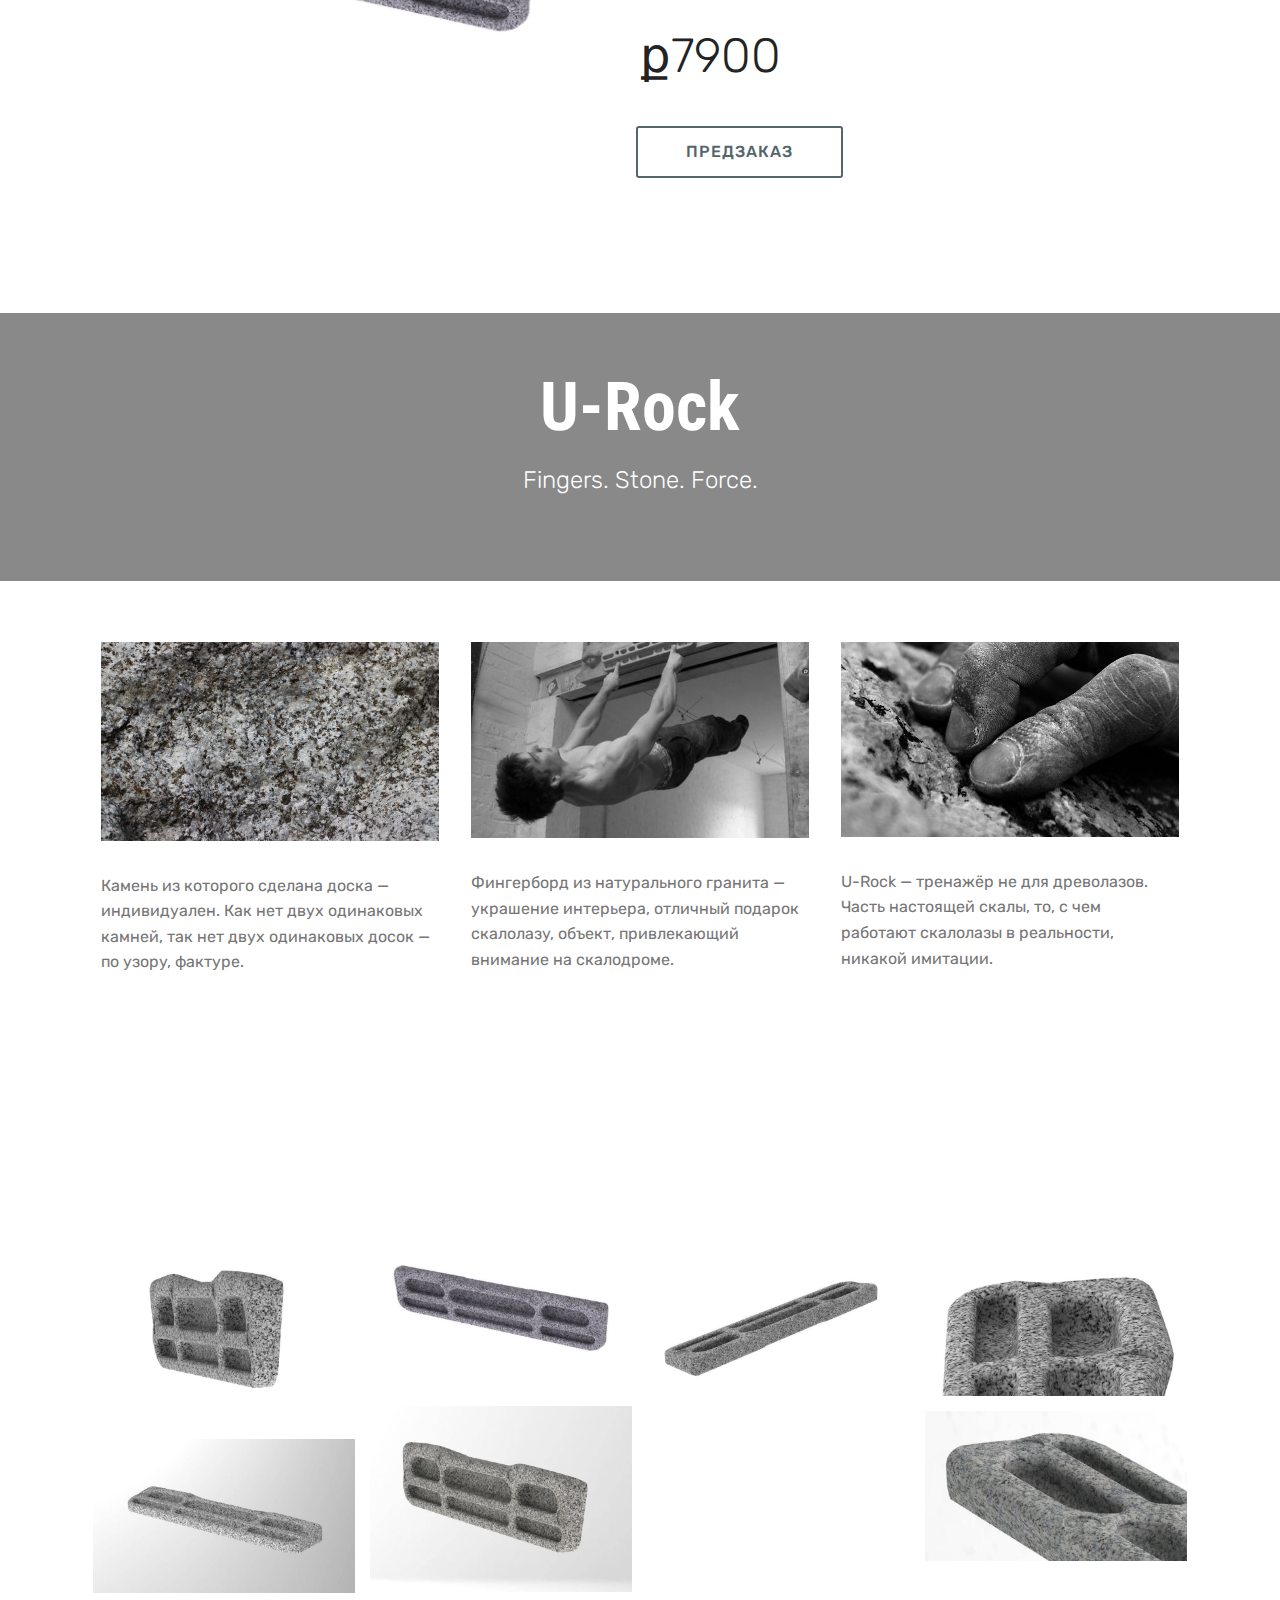
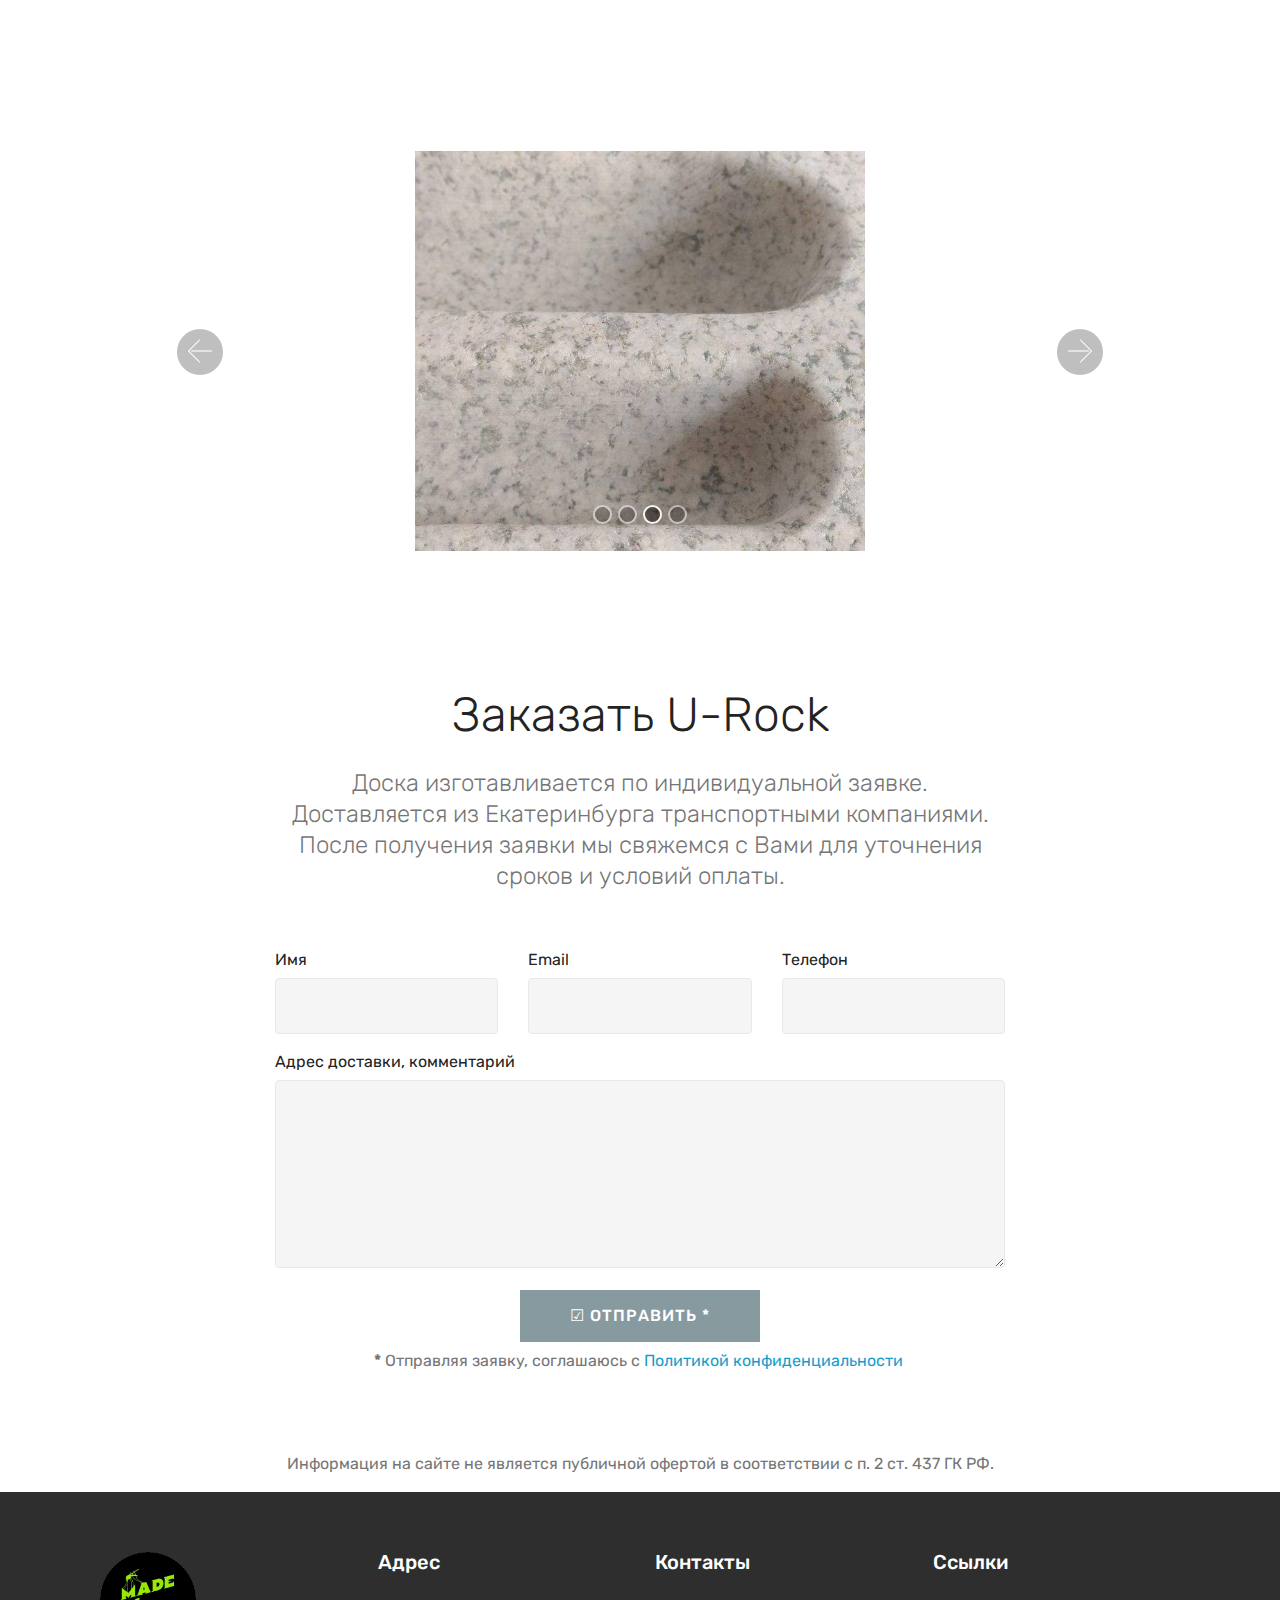
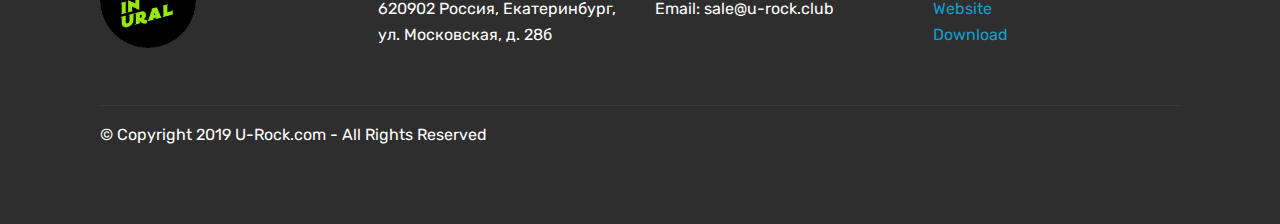
==== commit a2d9735f: "create github pages" ====
--- a/index.html
+++ b/index.html
@@ -77,7 +77,7 @@
     </div>
 </section>
 
-<section class="engine"><a href="https://mobirise.info/a">online site builder</a></section><section class="cid-rlIThKLIRO" id="social-buttons1-r">
+<section class="engine"><a href="https://mobirise.info/t">free amp templates</a></section><section class="cid-rlIThKLIRO" id="social-buttons1-r">
     
     
 
@@ -276,7 +276,7 @@
             <div class="title col-12 col-lg-8">
                 <h2 class="mbr-section-title align-center pb-3 mbr-fonts-style display-2">
                     Заказать U-Rock</h2>
-                <h3 class="mbr-section-subtitle align-center mbr-light pb-3 mbr-fonts-style display-5">Доска изготавливается за неделю по индивидуальной заявке. 
+                <h3 class="mbr-section-subtitle align-center mbr-light pb-3 mbr-fonts-style display-5">Доска изготавливается по индивидуальной заявке. 
 <div>Доставляется из Екатеринбурга транспортными компаниями. 
 </div><div>После получения заявки мы свяжемся с Вами для уточнения сроков и условий оплаты.</div></h3>
             </div>
@@ -286,7 +286,7 @@
         <div class="row justify-content-center">
             <div class="media-container-column col-lg-8" data-form-type="formoid">
                 <!---Formbuilder Form--->
-                <form action="https://mobirise.com/" method="POST" class="mbr-form form-with-styler" data-form-title="Mobirise Form"><input type="hidden" name="email" data-form-email="true" value="JxGirA7bw1Luc2XuiJw+IdvyEyB4jkURFoH6mDUwfmGyvxmytQxWtgiIov+I/SIk0CwPXapeFGJHGjE0HiJAcp0wxJLMmYMVmgrHOZBZPFWlQQLZJvquJoOpDiBG85uH">
+                <form action="https://mobirise.com/" method="POST" class="mbr-form form-with-styler" data-form-title="Mobirise Form"><input type="hidden" name="email" data-form-email="true" value="HTf33fQiL3P2/DP8hye6j/I2OtyFKZTRGqdaJseK2+j+O89C1hukmAatUN3PhGSLHjPc3uytlGuDI1gqERULQogcE3WgBdI0T1N3+oszZnOHdgT6+jw5qfMyY2AvqY/9">
                     <div class="row row-sm-offset">
                         <div hidden="hidden" data-form-alert="" class="alert alert-success col-12">Спасибо! Заявка получена.
 В ближайшее время свяжемся с Вами.</div>
@@ -354,9 +354,8 @@
                 <h5 class="pb-3">
                     Контакты</h5>
                 <p class="mbr-text">
-                    Email: sale@u-rock.com
-                    <br>Phone: +1 (0) 000 0000 001
-<br></p>
+                    Email: sale@u-rock.club
+                    <br><br><br></p>
             </div>
             <div class="col-12 col-md-3 mbr-fonts-style display-7">
                 <h5 class="pb-3">
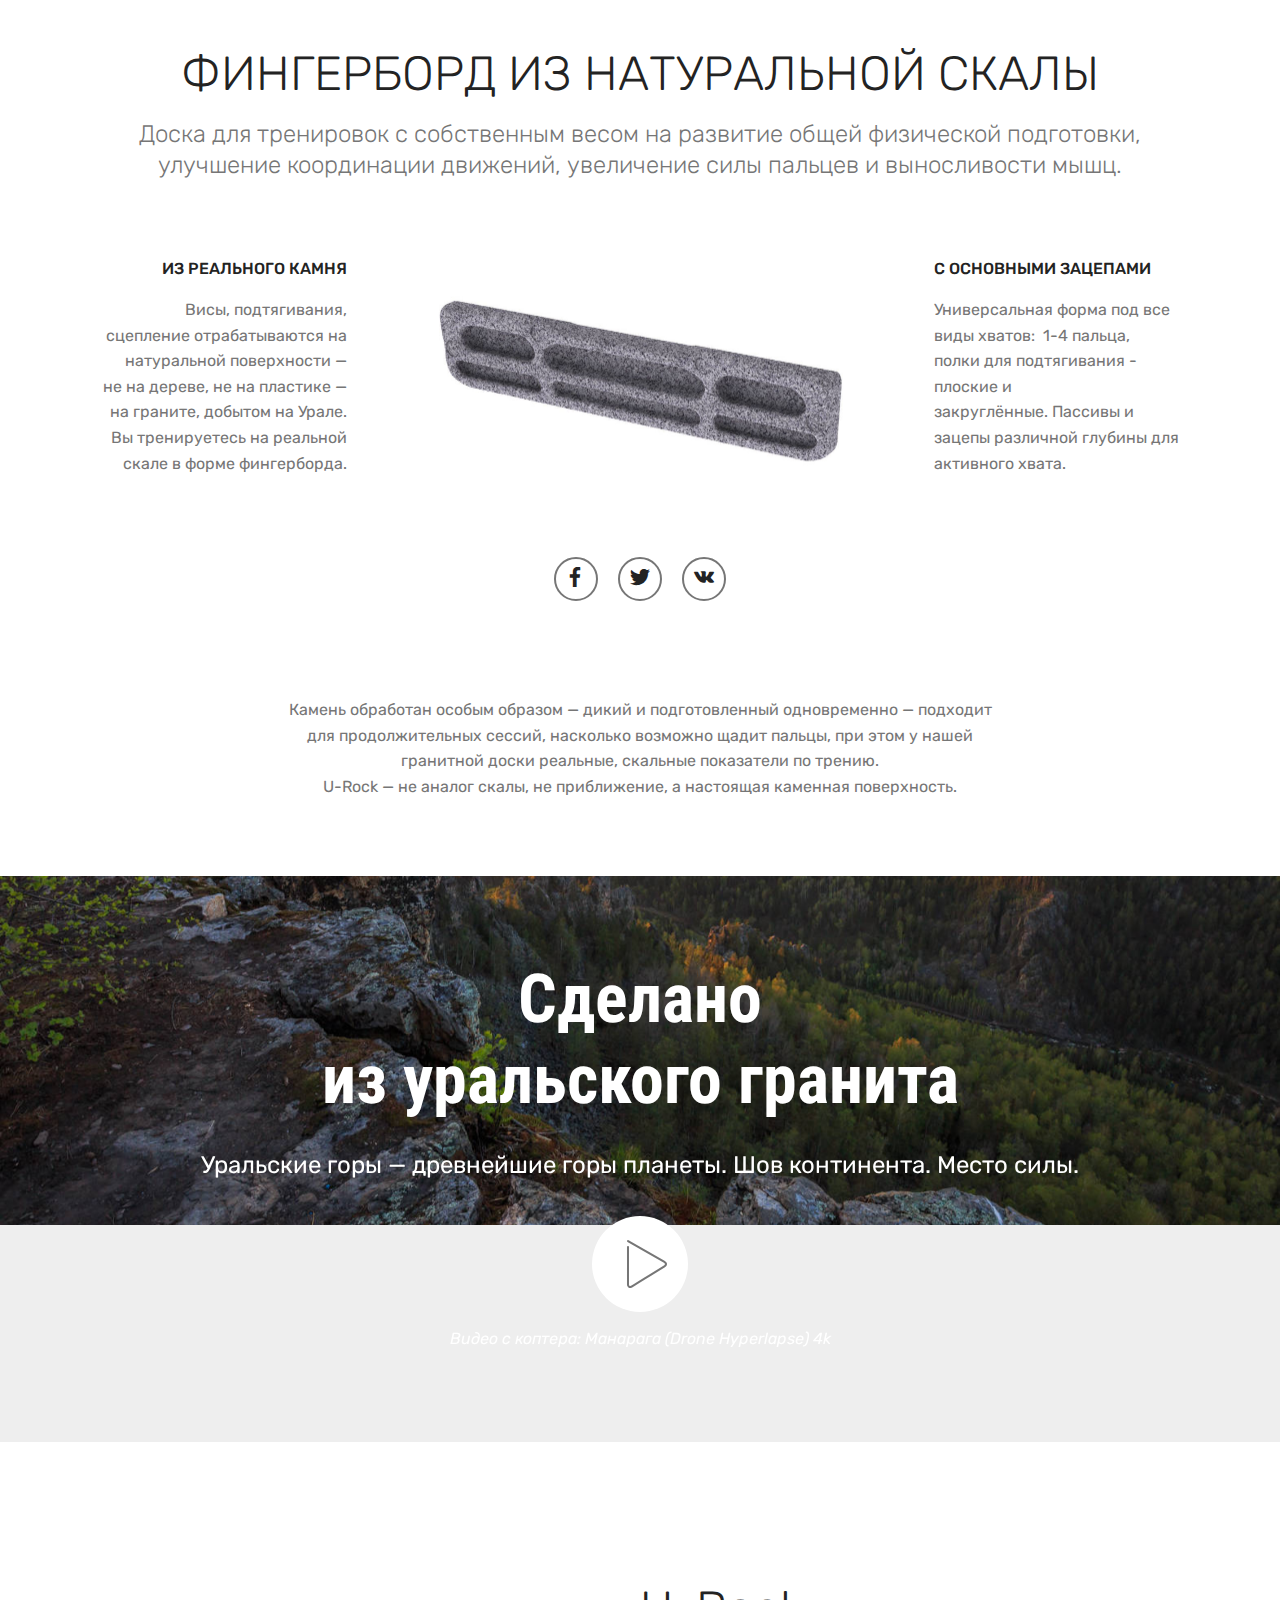
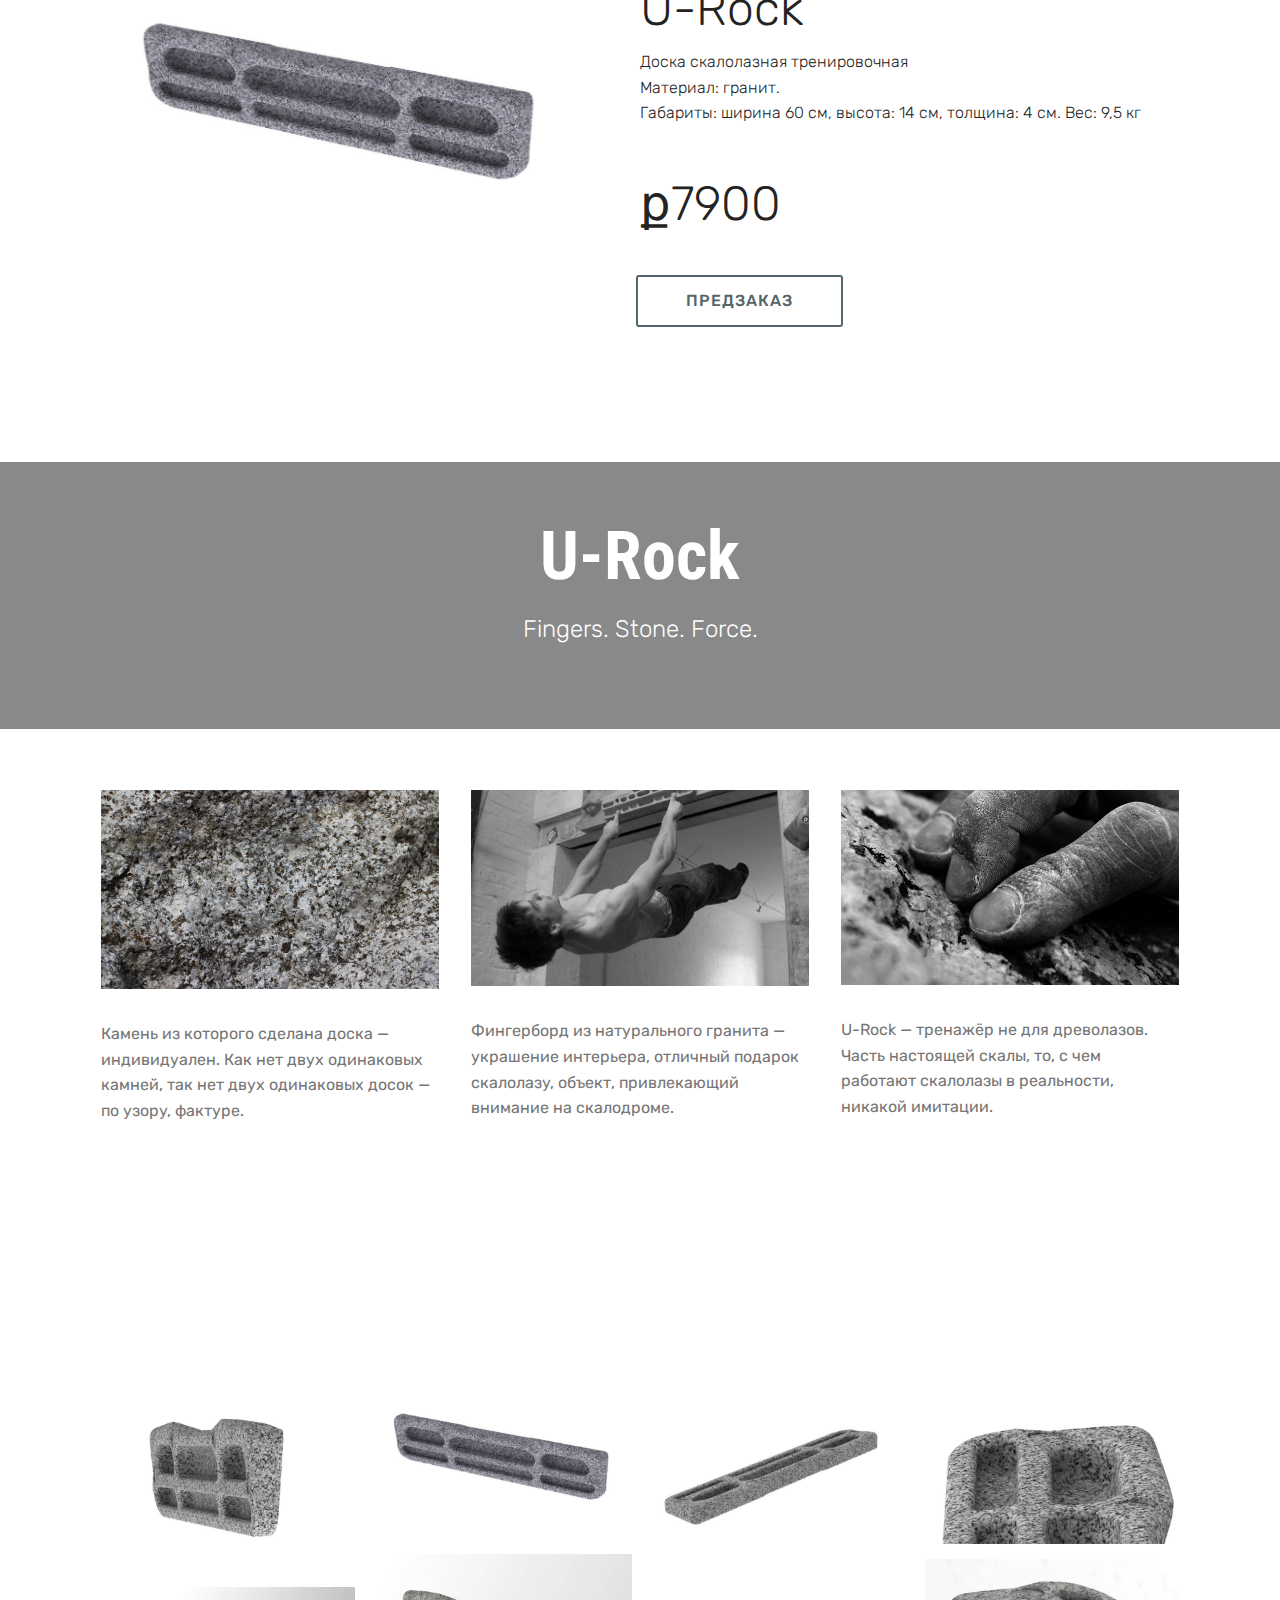
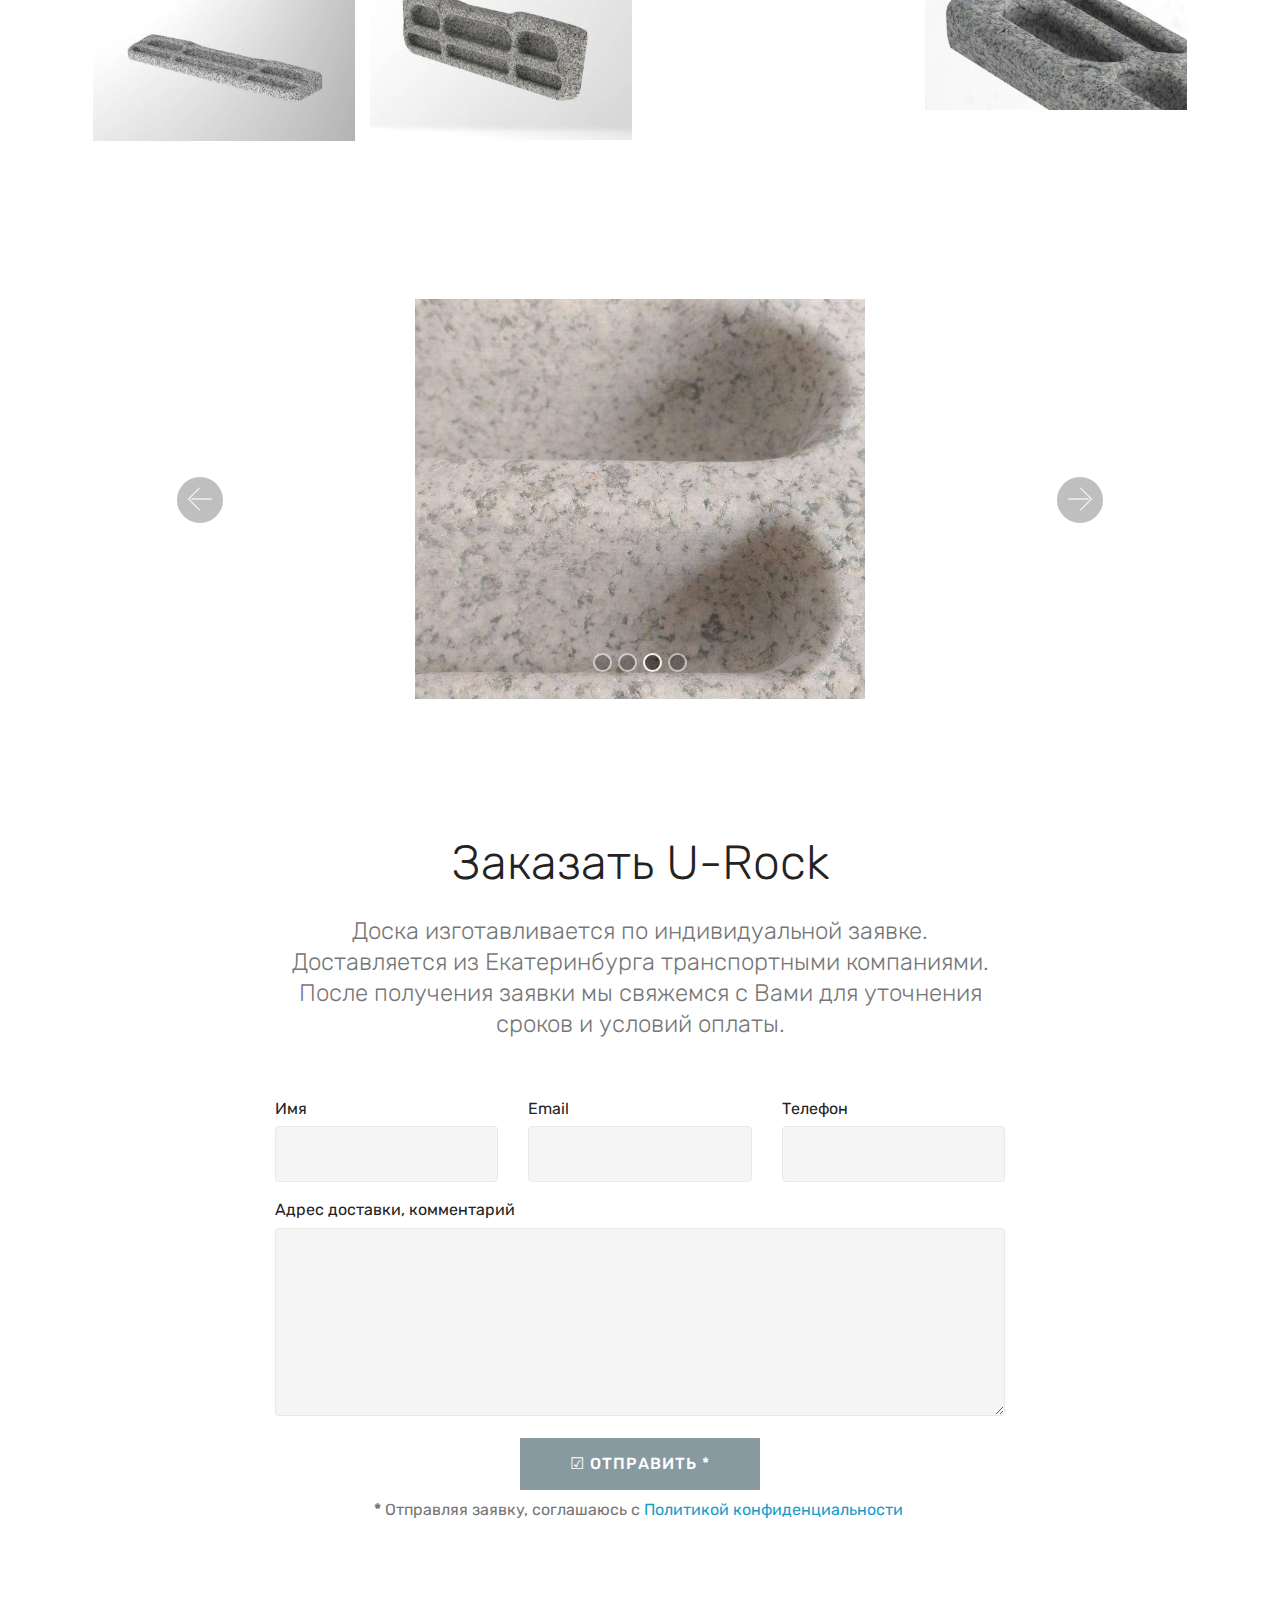
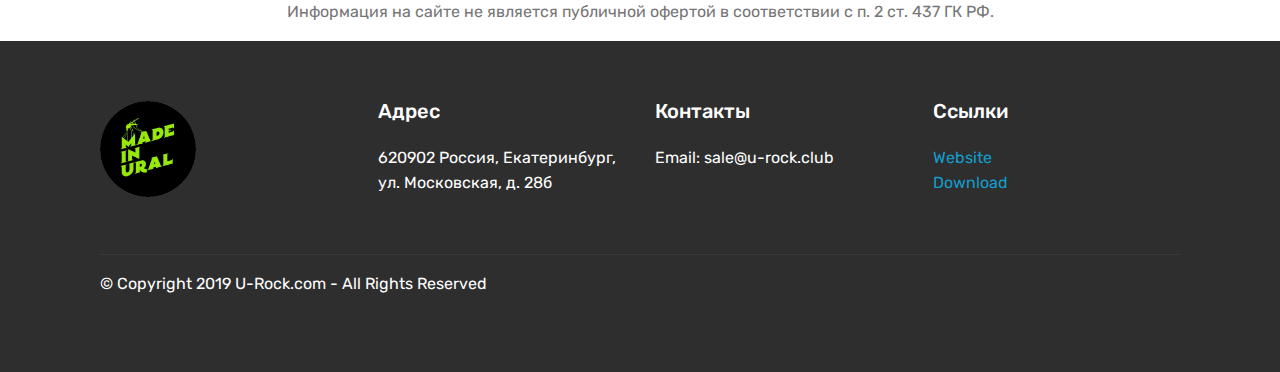
==== commit 6216fd03: "create github pages" ====
--- a/index.html
+++ b/index.html
@@ -45,7 +45,7 @@
                     </div>                
 
                     <div class="card-box">
-                        <p class="mbr-text mbr-section-text mbr-fonts-style display-7">Висы, подтягивания, сцепление отрабатываются на натуральной поверхности — <br>не на дереве, не на пластике — &nbsp;на граните, добытом на Урале.<br>Вы тренируетесь на реальной скале в форме фингерборда.</p>
+                        <p class="mbr-text mbr-section-text mbr-fonts-style display-7">Висы, подтягивания, сцепление отрабатываются на натуральной поверхности —<br>не на дереве, не на пластике — &nbsp;на граните, добытом на Урале.<br>Вы тренируетесь на реальной скале в форме фингерборда.</p>
                     </div>
                 </div>
 
@@ -77,7 +77,7 @@
     </div>
 </section>
 
-<section class="engine"><a href="https://mobirise.info/t">free amp templates</a></section><section class="cid-rlIThKLIRO" id="social-buttons1-r">
+<section class="engine"><a href="https://mobirise.info/w">html5 templates</a></section><section class="cid-rlIThKLIRO" id="social-buttons1-r">
     
     
 
@@ -103,6 +103,17 @@
                     </div>
                 </div>
             </div>
+        </div>
+    </div>
+</section>
+
+<section class="mbr-section article content1 cid-rmbRezzx0g" id="content1-v">
+    
+     
+
+    <div class="container">
+        <div class="media-container-row">
+            <div class="mbr-text col-12 mbr-fonts-style display-7 col-md-8"><p>Камень обработан особым образом — дикий и подготовленный одновременно — подходит для продолжительных сессий, насколько возможно щадит пальцы, при этом у нашей гранитной доски реальные, скальные показатели по трению.<br>U-Rock — не аналог скалы, не приближение, а настоящая каменная поверхность.</p></div>
         </div>
     </div>
 </section>
@@ -123,7 +134,7 @@
                 <div class="mbr-media show-modal align-center py-2" data-modal=".modalWindow">
                          <span class="mbr-iconfont mbri-play" style="color: rgb(118, 118, 118); fill: rgb(118, 118, 118);"></span>
                 </div>
-                <div class="icon-description align-center font-italic pb-3 mbr-fonts-style display-7">Ural Mountains. Manaraga (Drone Hyperlapse) 4k</div>
+                <div class="icon-description align-center font-italic pb-3 mbr-fonts-style display-7">Видео с коптера: Манарага (Drone Hyperlapse) 4k</div>
                 
             </div>
         </div>
@@ -162,8 +173,7 @@
                     <h2 class="mbr-title pt-2 mbr-fonts-style display-2">
                         U-Rock</h2>
                     <div class="mbr-section-text">
-                        <p class="mbr-text text1 pt-2 mbr-light mbr-fonts-style display-7">
-                            Доска скалолазная тренировочная
+                        <p class="mbr-text text1 pt-2 mbr-light mbr-fonts-style display-7">Доска скалолазная тренировочная
                         <br>Материал: гранит. <br>Габариты:&nbsp;ширина 60 см, высота: 14 см, толщина: 4 см.&nbsp;Вес: 9,5 кг<br></p>
                         <p class="mbr-text text2 pt-4 mbr-light mbr-fonts-style display-2">
                             ք7900</p>
@@ -286,7 +296,7 @@
         <div class="row justify-content-center">
             <div class="media-container-column col-lg-8" data-form-type="formoid">
                 <!---Formbuilder Form--->
-                <form action="https://mobirise.com/" method="POST" class="mbr-form form-with-styler" data-form-title="Mobirise Form"><input type="hidden" name="email" data-form-email="true" value="HTf33fQiL3P2/DP8hye6j/I2OtyFKZTRGqdaJseK2+j+O89C1hukmAatUN3PhGSLHjPc3uytlGuDI1gqERULQogcE3WgBdI0T1N3+oszZnOHdgT6+jw5qfMyY2AvqY/9">
+                <form action="https://mobirise.com/" method="POST" class="mbr-form form-with-styler" data-form-title="Mobirise Form"><input type="hidden" name="email" data-form-email="true" value="ba+R8LW/pkZZ7fhm2uLv8LHMRIblzBs0i7aBH9i83cg+3xWFkMV6yj4DtWdluua3kEKyU5rzaSjpw4gs3sJcXhdDGhokm9tvThGq0i/ikqKidRUpZ01Ci8IGMhvKdxbn">
                     <div class="row row-sm-offset">
                         <div hidden="hidden" data-form-alert="" class="alert alert-success col-12">Спасибо! Заявка получена.
 В ближайшее время свяжемся с Вами.</div>
--- a/assets/mobirise/css/mbr-additional.css
+++ b/assets/mobirise/css/mbr-additional.css
@@ -1372,7 +1372,7 @@
 }
 .cid-rlIThKLIRO {
   padding-top: 15px;
-  padding-bottom: 120px;
+  padding-bottom: 30px;
   background-color: #ffffff;
 }
 .cid-rlIThKLIRO [class^="socicon-"]:before,
@@ -1392,6 +1392,18 @@
   .cid-rlIThKLIRO .btn {
     font-size: 20px !important;
   }
+}
+.cid-rmbRezzx0g {
+  padding-top: 60px;
+  padding-bottom: 60px;
+  background-color: #ffffff;
+}
+.cid-rmbRezzx0g .mbr-text,
+.cid-rmbRezzx0g blockquote {
+  color: #767676;
+}
+.cid-rmbRezzx0g .mbr-text P {
+  text-align: center;
 }
 .cid-rlOv8eDmkd {
   padding-top: 75px;
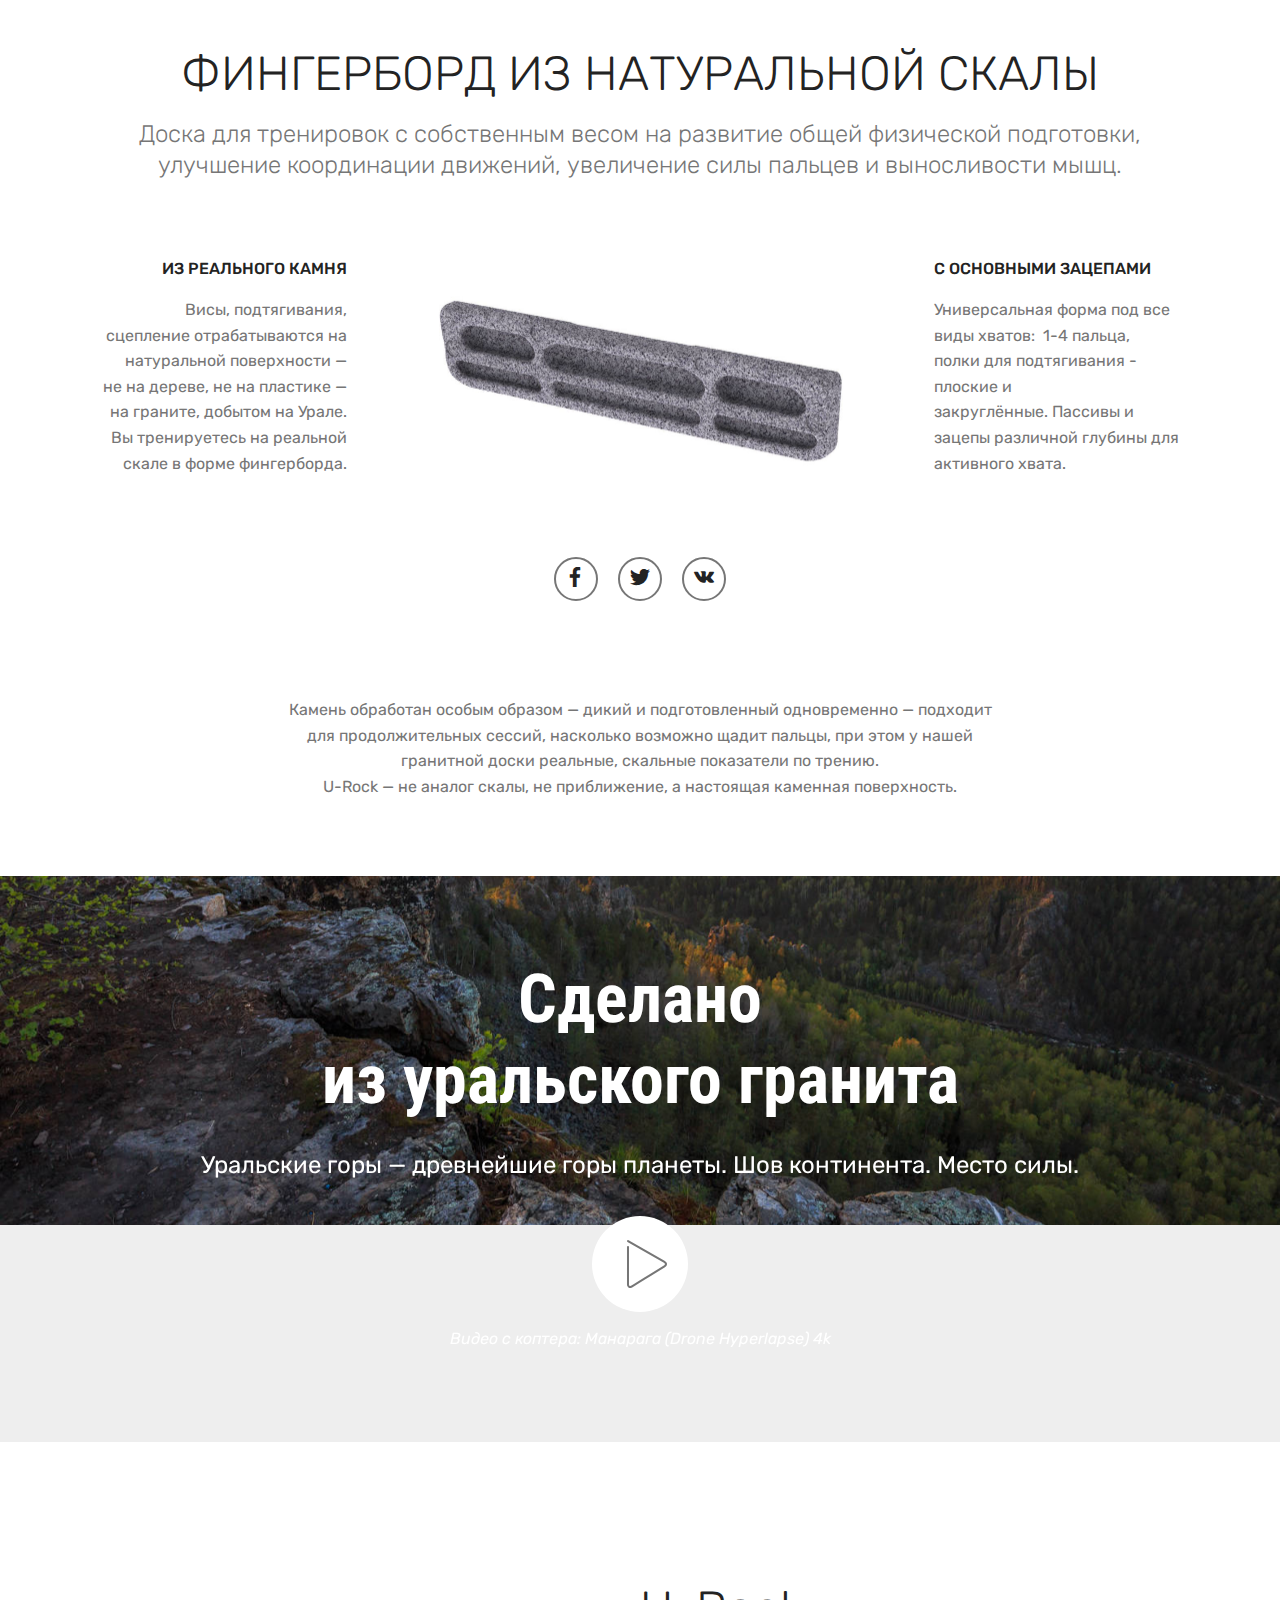
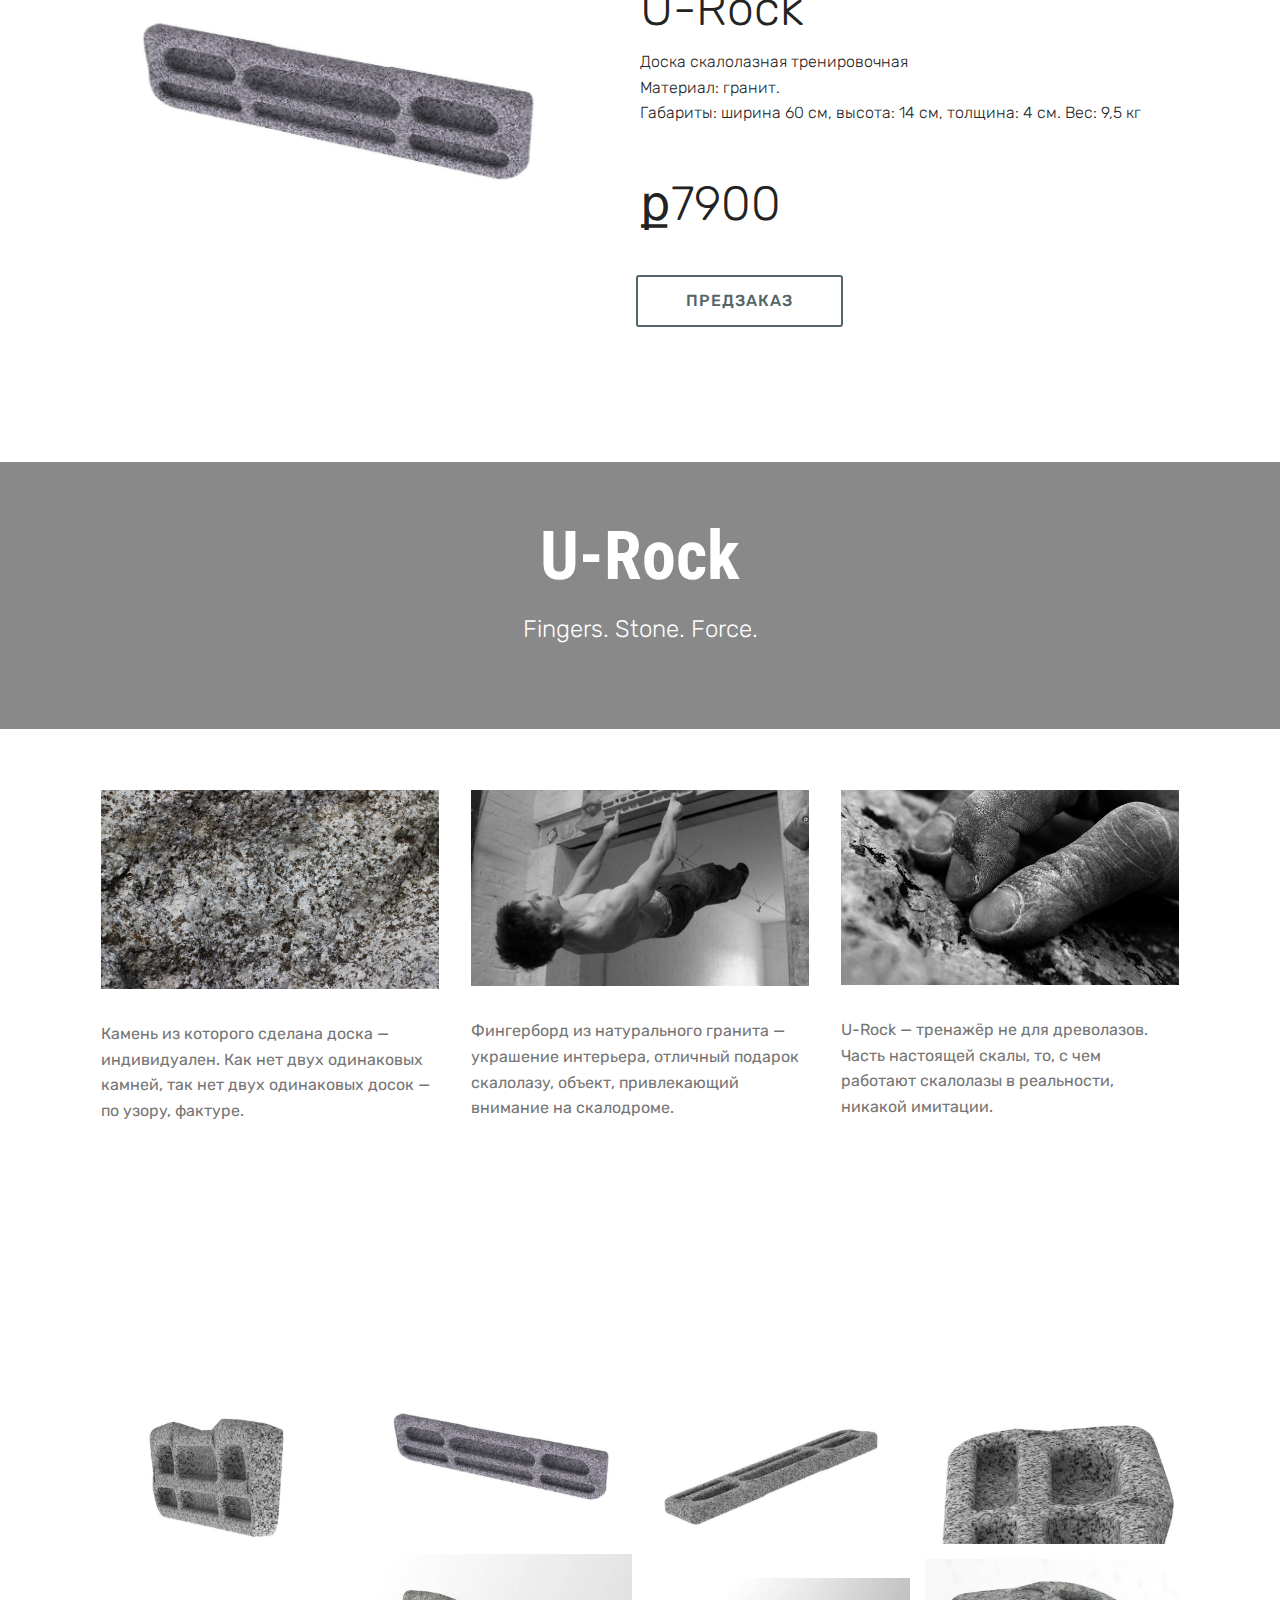
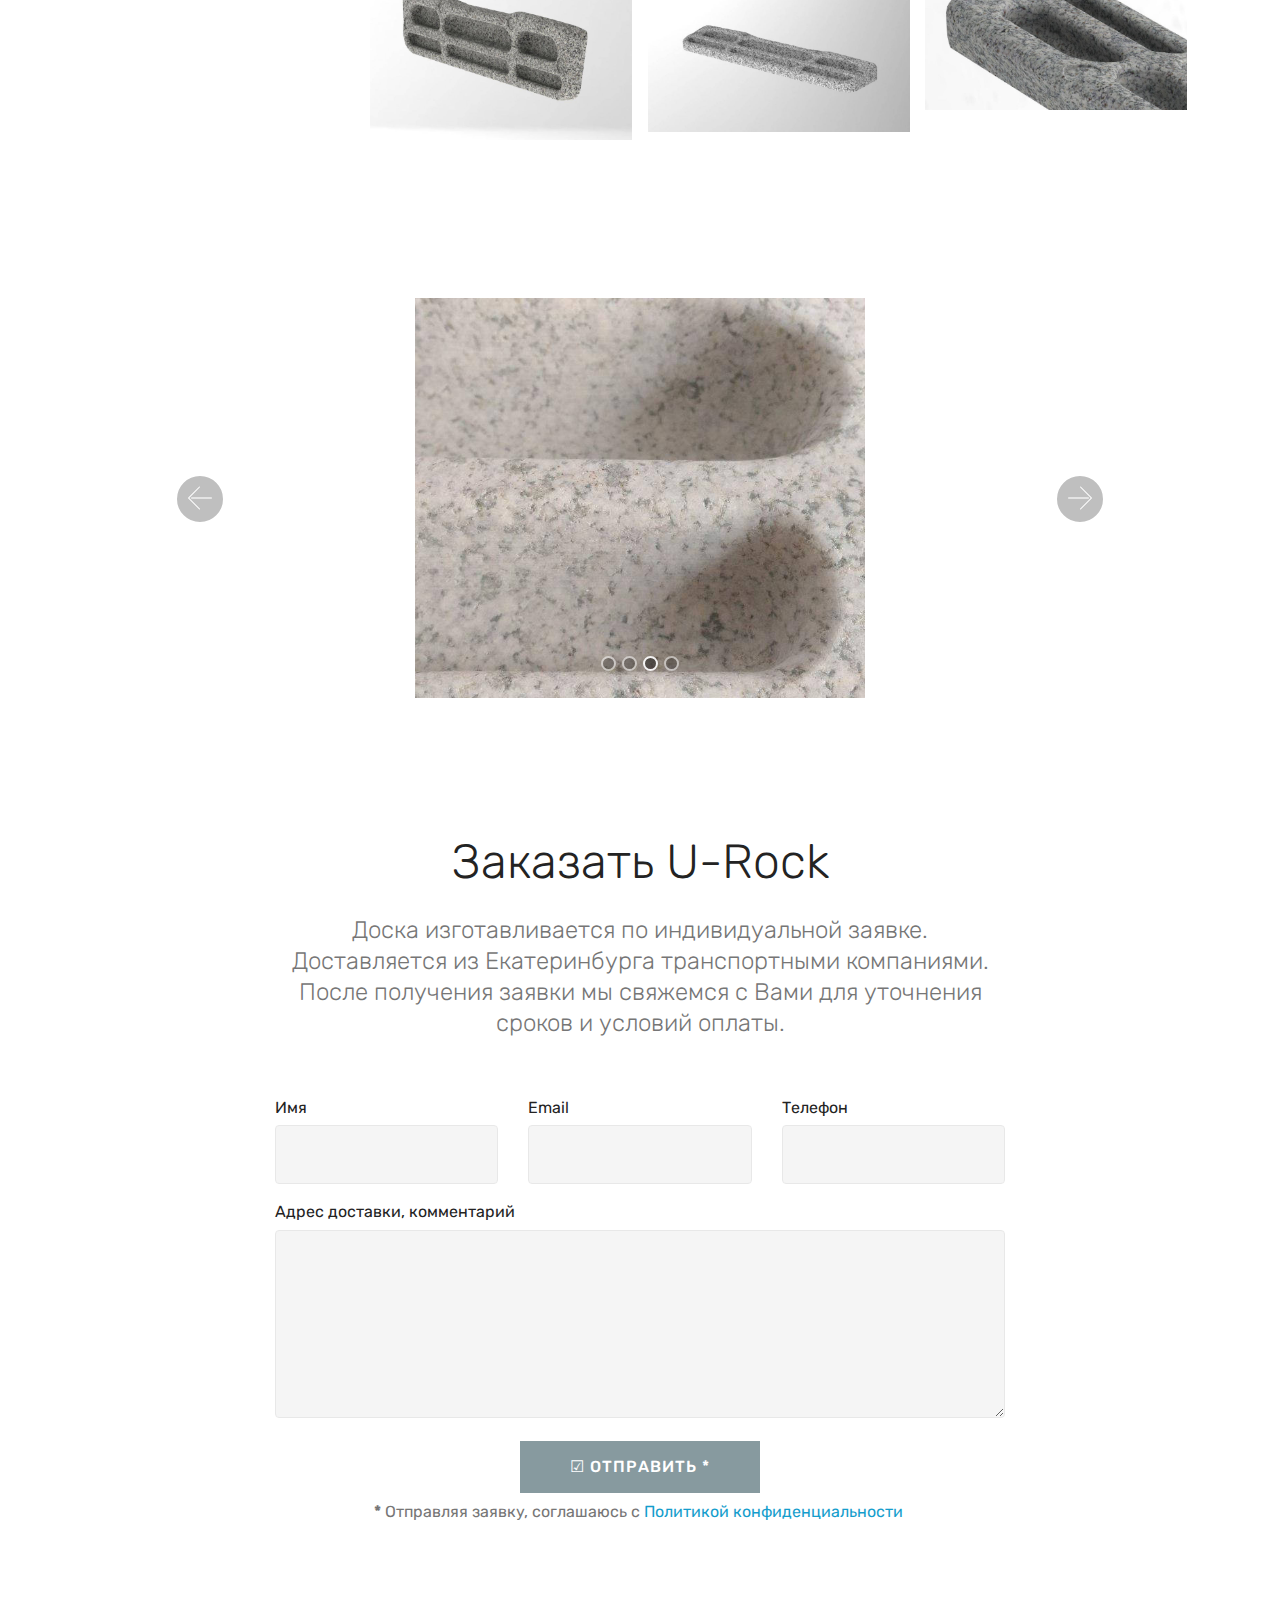
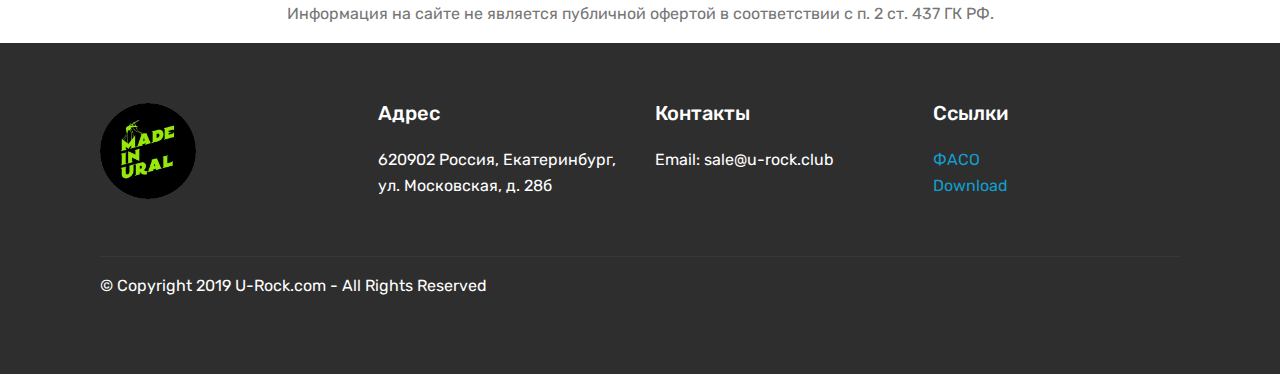
==== commit c082fa0a: "create github pages" ====
--- a/index.html
+++ b/index.html
@@ -1,10 +1,10 @@
 <!DOCTYPE html>
 <html >
 <head>
-  <!-- Site made with Mobirise Website Builder v4.9.4, https://mobirise.com -->
+  <!-- Site made with Mobirise Website Builder v4.8.10, https://mobirise.com -->
   <meta charset="UTF-8">
   <meta http-equiv="X-UA-Compatible" content="IE=edge">
-  <meta name="generator" content="Mobirise v4.9.4, mobirise.com">
+  <meta name="generator" content="Mobirise v4.8.10, mobirise.com">
   <meta name="viewport" content="width=device-width, initial-scale=1, minimum-scale=1">
   <link rel="shortcut icon" href="assets/images/eqek1cvupa-128x128.png" type="image/x-icon">
   <meta name="description" content="Тренажёр для скалолазов из натурального камня">
@@ -77,7 +77,7 @@
     </div>
 </section>
 
-<section class="engine"><a href="https://mobirise.info/w">html5 templates</a></section><section class="cid-rlIThKLIRO" id="social-buttons1-r">
+<section class="engine"><a href="https://mobirise.info/v">html templates</a></section><section class="cid-rlIThKLIRO" id="social-buttons1-r">
     
     
 
@@ -261,7 +261,7 @@
     
 
     <div class="container">
-        <div><!-- Filter --><!-- Gallery --><div class="mbr-gallery-row"><div class="mbr-gallery-layout-default"><div><div><div class="mbr-gallery-item mbr-gallery-item--p1" data-video-url="false" data-tags="Потрясающие"><div href="#lb-gallery1-l" data-slide-to="0" data-toggle="modal"><img src="assets/images/6-1169x820-800x561.jpg" alt="" title=""><span class="icon-focus"></span></div></div><div class="mbr-gallery-item mbr-gallery-item--p1" data-video-url="false" data-tags="Отзывчивый"><div href="#lb-gallery1-l" data-slide-to="1" data-toggle="modal"><img src="assets/images/11-982x565-800x460.jpg" alt="" title=""><span class="icon-focus"></span></div></div><div class="mbr-gallery-item mbr-gallery-item--p1" data-video-url="false" data-tags="Творческий"><div href="#lb-gallery1-l" data-slide-to="2" data-toggle="modal"><img src="assets/images/10-1214x811-800x534.jpg" alt="" title=""><span class="icon-focus"></span></div></div><div class="mbr-gallery-item mbr-gallery-item--p1" data-video-url="false" data-tags="Анимированный"><div href="#lb-gallery1-l" data-slide-to="3" data-toggle="modal"><img src="assets/images/7-1322x788-800x477.jpg" alt="" title=""><span class="icon-focus"></span></div></div><div class="mbr-gallery-item mbr-gallery-item--p1" data-video-url="false" data-tags="Потрясающие"><div href="#lb-gallery1-l" data-slide-to="4" data-toggle="modal"><img src="assets/images/1-1100x781-800x568.jpg" alt="" title=""><span class="icon-focus"></span></div></div><div class="mbr-gallery-item mbr-gallery-item--p1" data-video-url="false" data-tags="Потрясающие"><div href="#lb-gallery1-l" data-slide-to="5" data-toggle="modal"><img src="assets/images/14-1439x827-800x460.jpg" alt="" title=""><span class="icon-focus"></span></div></div><div class="mbr-gallery-item mbr-gallery-item--p1" data-video-url="false" data-tags="Отзывчивый"><div href="#lb-gallery1-l" data-slide-to="6" data-toggle="modal"><img src="assets/images/13-1348x786-800x466.jpg" alt="" title=""><span class="icon-focus"></span></div></div><div class="mbr-gallery-item mbr-gallery-item--p1" data-video-url="false" data-tags="Анимированный"><div href="#lb-gallery1-l" data-slide-to="7" data-toggle="modal"><img src="assets/images/3-1373x806-800x470.jpg" alt="" title=""><span class="icon-focus"></span></div></div></div></div><div class="clearfix"></div></div></div><!-- Lightbox --><div data-app-prevent-settings="" class="mbr-slider modal fade carousel slide" tabindex="-1" data-keyboard="true" data-interval="false" id="lb-gallery1-l"><div class="modal-dialog"><div class="modal-content"><div class="modal-body"><div class="carousel-inner"><div class="carousel-item"><img src="assets/images/6-1169x820.jpg" alt="" title=""></div><div class="carousel-item active"><img src="assets/images/11-982x565.jpg" alt="" title=""></div><div class="carousel-item"><img src="assets/images/10-1214x811.jpg" alt="" title=""></div><div class="carousel-item"><img src="assets/images/7-1322x788.jpg" alt="" title=""></div><div class="carousel-item"><img src="assets/images/1-1100x781.jpg" alt="" title=""></div><div class="carousel-item"><img src="assets/images/14-1439x827.jpg" alt="" title=""></div><div class="carousel-item"><img src="assets/images/13-1348x786.jpg" alt="" title=""></div><div class="carousel-item"><img src="assets/images/3-1373x806.jpg" alt="" title=""></div></div><a class="carousel-control carousel-control-prev" role="button" data-slide="prev" href="#lb-gallery1-l"><span class="mbri-left mbr-iconfont" aria-hidden="true"></span><span class="sr-only">Previous</span></a><a class="carousel-control carousel-control-next" role="button" data-slide="next" href="#lb-gallery1-l"><span class="mbri-right mbr-iconfont" aria-hidden="true"></span><span class="sr-only">Next</span></a><a class="close" href="#" role="button" data-dismiss="modal"><span class="sr-only">Close</span></a></div></div></div></div></div>
+        <div><!-- Filter --><!-- Gallery --><div class="mbr-gallery-row"><div class="mbr-gallery-layout-default"><div><div><div class="mbr-gallery-item mbr-gallery-item--p1" data-video-url="false" data-tags="Потрясающие"><div href="#lb-gallery1-l" data-slide-to="0" data-toggle="modal"><img src="assets/images/6-1169x820-800x561.jpg" alt="" title=""><span class="icon-focus"></span></div></div><div class="mbr-gallery-item mbr-gallery-item--p1" data-video-url="false" data-tags="Отзывчивый"><div href="#lb-gallery1-l" data-slide-to="1" data-toggle="modal"><img src="assets/images/11-982x565-800x460.jpg" alt="" title=""><span class="icon-focus"></span></div></div><div class="mbr-gallery-item mbr-gallery-item--p1" data-video-url="false" data-tags="Творческий"><div href="#lb-gallery1-l" data-slide-to="2" data-toggle="modal"><img src="assets/images/10-1214x811-800x534.jpg" alt="" title=""><span class="icon-focus"></span></div></div><div class="mbr-gallery-item mbr-gallery-item--p1" data-video-url="false" data-tags="Анимированный"><div href="#lb-gallery1-l" data-slide-to="3" data-toggle="modal"><img src="assets/images/7-1322x788-800x477.jpg" alt="" title=""><span class="icon-focus"></span></div></div><div class="mbr-gallery-item mbr-gallery-item--p1" data-video-url="false" data-tags="Потрясающие"><div href="#lb-gallery1-l" data-slide-to="4" data-toggle="modal"><img src="assets/images/1-1100x781-800x568.jpg" alt="" title=""><span class="icon-focus"></span></div></div><div class="mbr-gallery-item mbr-gallery-item--p1" data-video-url="false" data-tags="Потрясающие"><div href="#lb-gallery1-l" data-slide-to="5" data-toggle="modal"><img src="assets/images/14-1439x827-800x460.jpg" alt="" title=""><span class="icon-focus"></span></div></div><div class="mbr-gallery-item mbr-gallery-item--p1" data-video-url="false" data-tags="Анимированный"><div href="#lb-gallery1-l" data-slide-to="6" data-toggle="modal"><img src="assets/images/3-1373x806-800x470.jpg" alt="" title=""><span class="icon-focus"></span></div></div></div></div><div class="clearfix"></div></div></div><!-- Lightbox --><div data-app-prevent-settings="" class="mbr-slider modal fade carousel slide" tabindex="-1" data-keyboard="true" data-interval="false" id="lb-gallery1-l"><div class="modal-dialog"><div class="modal-content"><div class="modal-body"><div class="carousel-inner"><div class="carousel-item"><img src="assets/images/6-1169x820.jpg" alt="" title=""></div><div class="carousel-item"><img src="assets/images/11-982x565.jpg" alt="" title=""></div><div class="carousel-item"><img src="assets/images/10-1214x811.jpg" alt="" title=""></div><div class="carousel-item"><img src="assets/images/7-1322x788.jpg" alt="" title=""></div><div class="carousel-item"><img src="assets/images/1-1100x781.jpg" alt="" title=""></div><div class="carousel-item active"><img src="assets/images/14-1439x827.jpg" alt="" title=""></div><div class="carousel-item"><img src="assets/images/3-1373x806.jpg" alt="" title=""></div></div><a class="carousel-control carousel-control-prev" role="button" data-slide="prev" href="#lb-gallery1-l"><span class="mbri-left mbr-iconfont" aria-hidden="true"></span><span class="sr-only">Previous</span></a><a class="carousel-control carousel-control-next" role="button" data-slide="next" href="#lb-gallery1-l"><span class="mbri-right mbr-iconfont" aria-hidden="true"></span><span class="sr-only">Next</span></a><a class="close" href="#" role="button" data-dismiss="modal"><span class="sr-only">Close</span></a></div></div></div></div></div>
     </div>
 
 </section>
@@ -296,7 +296,7 @@
         <div class="row justify-content-center">
             <div class="media-container-column col-lg-8" data-form-type="formoid">
                 <!---Formbuilder Form--->
-                <form action="https://mobirise.com/" method="POST" class="mbr-form form-with-styler" data-form-title="Mobirise Form"><input type="hidden" name="email" data-form-email="true" value="ba+R8LW/pkZZ7fhm2uLv8LHMRIblzBs0i7aBH9i83cg+3xWFkMV6yj4DtWdluua3kEKyU5rzaSjpw4gs3sJcXhdDGhokm9tvThGq0i/ikqKidRUpZ01Ci8IGMhvKdxbn">
+                <form action="https://mobirise.com/" method="POST" class="mbr-form form-with-styler" data-form-title="Mobirise Form"><input type="hidden" name="email" data-form-email="true" value="opSicPJ5qkGIu35ck3IJ7qiZCh2VaJWm5oV8T30Ba2anZV8A8JQU9OXj8j+gtf4HUX8QZ6mZcuGc8sNKiv72G+8R6NcXI4gDuY0xLeWLhFh9+Mk8/RbddDDEum8oeoRn">
                     <div class="row row-sm-offset">
                         <div hidden="hidden" data-form-alert="" class="alert alert-success col-12">Спасибо! Заявка получена.
 В ближайшее время свяжемся с Вами.</div>
@@ -371,7 +371,7 @@
                 <h5 class="pb-3">
                     Ccылки</h5>
                 <p class="mbr-text"><a href="http://www.roofaso.ru/" target="_blank">
-                    Website</a><br><a class="text-primary" href="https://ur-rock.github.io/assets/images/11-1433x825.jpg" target="_blank">Download</a><br></p>
+                    ФАСО</a><br><a class="text-primary" href="https://cloud.mail.ru/public/jKgu/2vW8zKz3q" target="_blank">Download</a><br></p>
             </div>
         </div>
         <div class="footer-lower">
